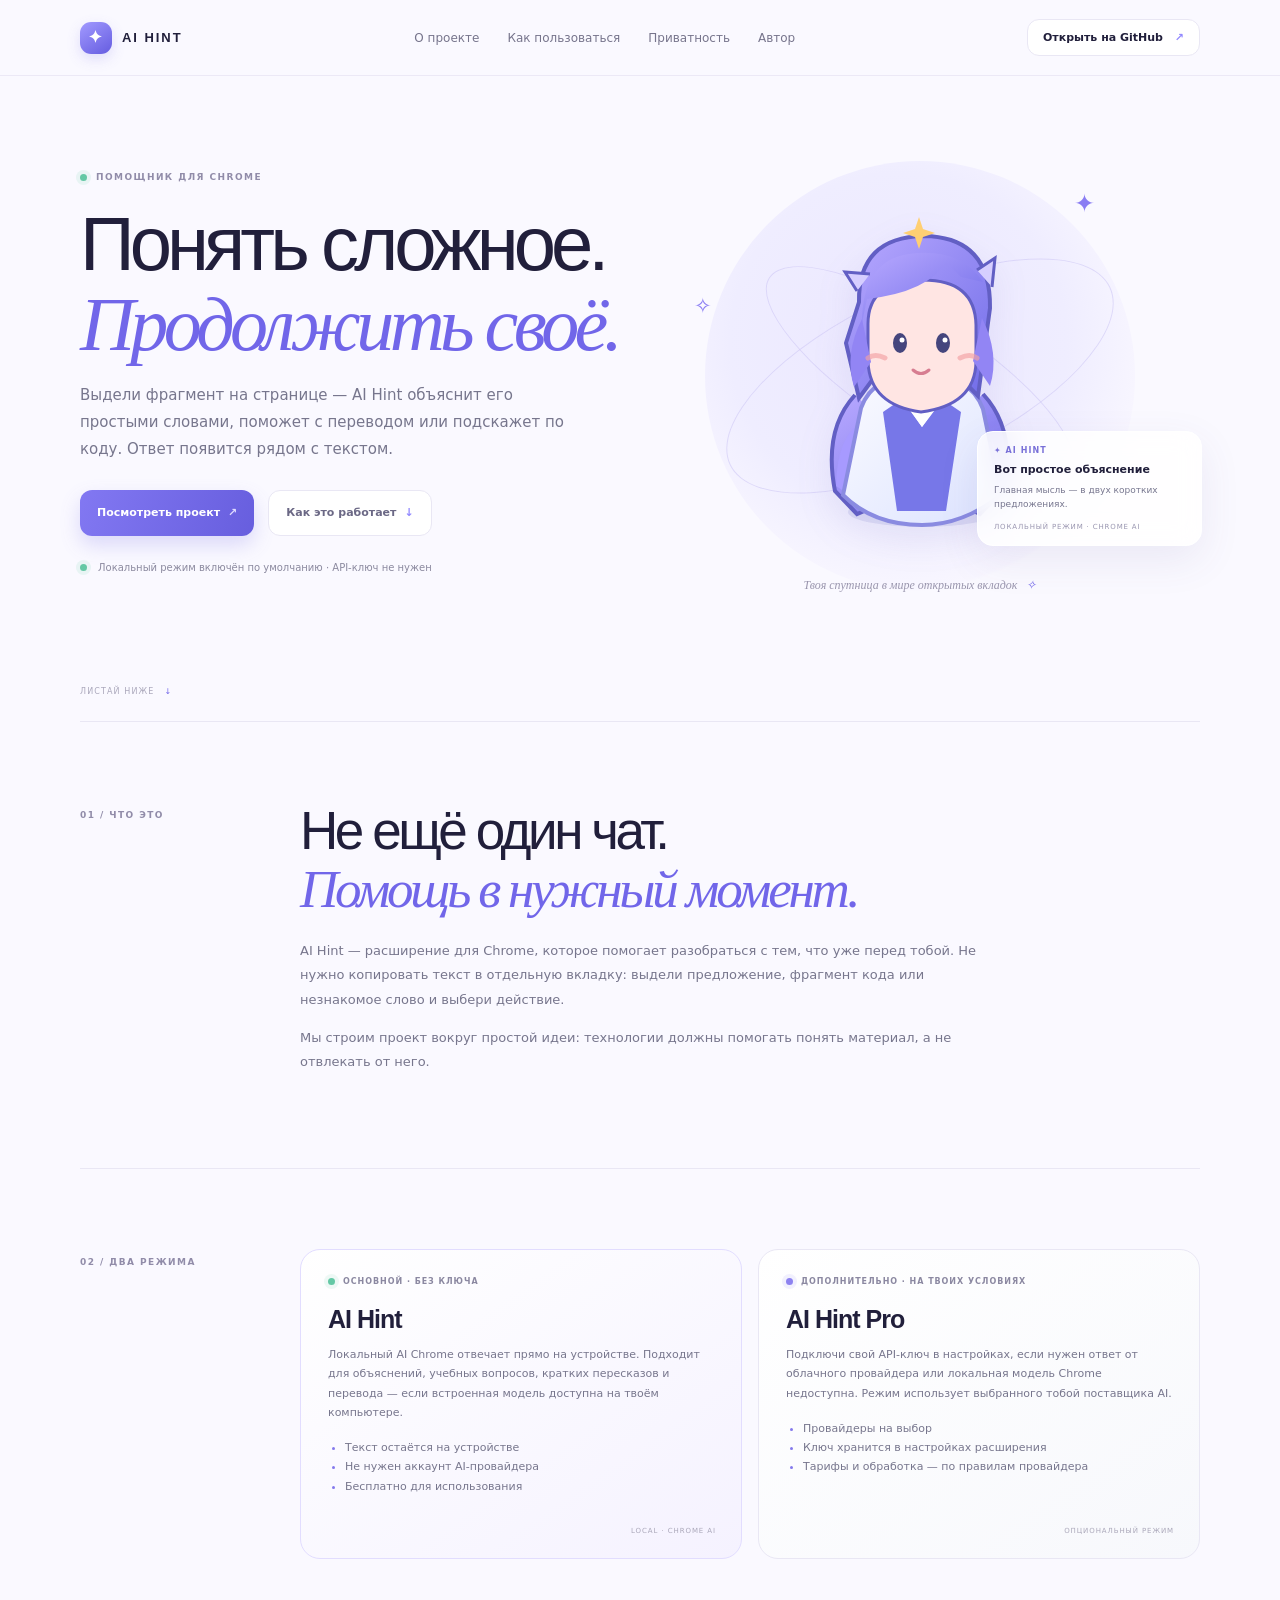
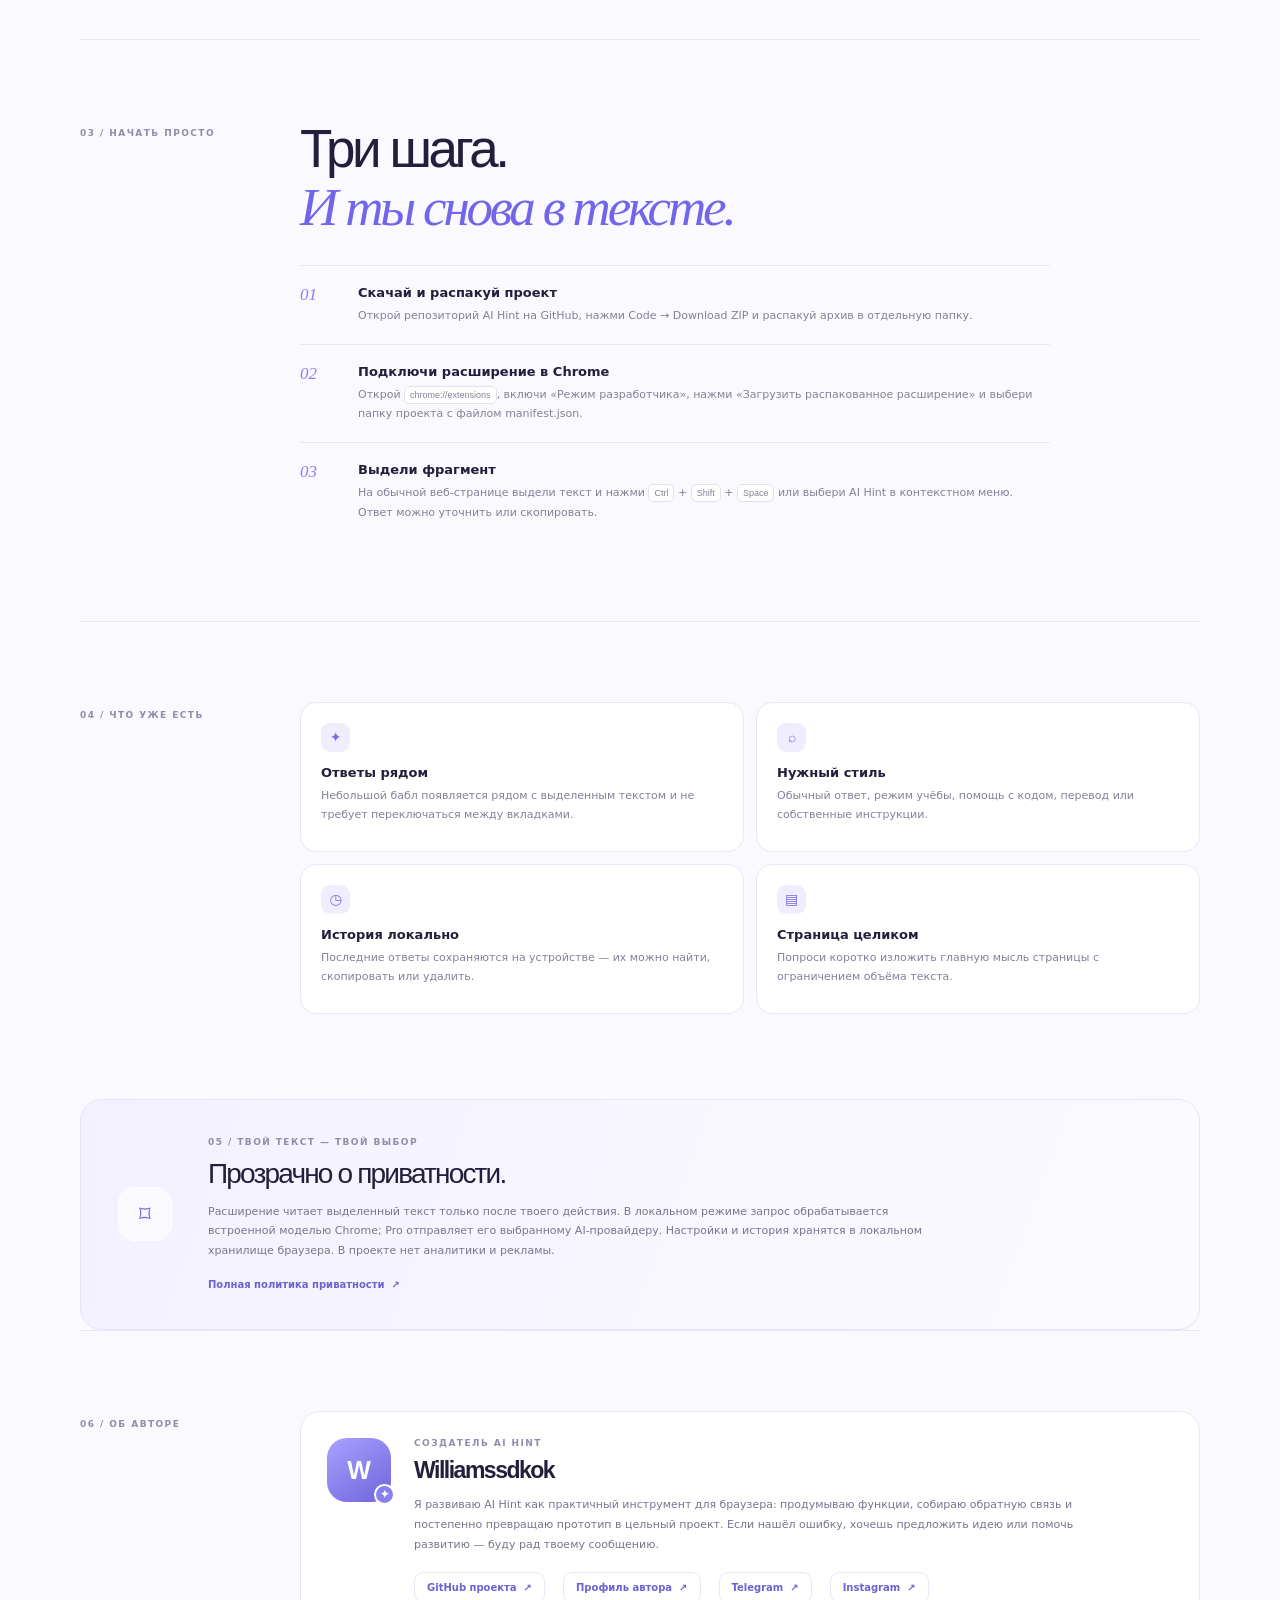
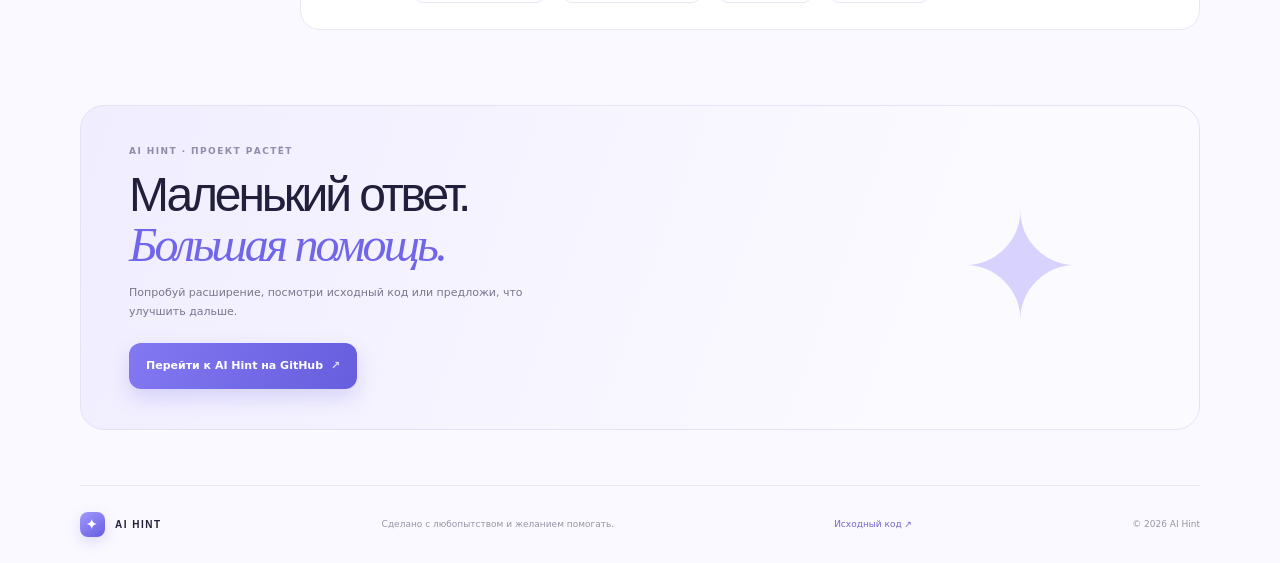
==== site/index.html @ 03ffcf1b "Add AI Hint project landing page" ====
<!doctype html>
<html lang="ru">
<head>
  <meta charset="utf-8">
  <meta name="viewport" content="width=device-width, initial-scale=1">
  <meta name="theme-color" content="#f6f5ff">
  <meta name="description" content="AI Hint — помощник для Chrome. Выдели текст, задай вопрос и получи понятный ответ рядом со страницей.">
  <title>AI Hint — умная помощь прямо в Chrome</title>
  <link rel="icon" href="../icons/icon48.png" type="image/png">
  <link rel="stylesheet" href="styles.css">
</head>
<body>
  <header class="topbar">
    <a class="brand" href="#top" aria-label="AI Hint — на главную"><span class="brand-icon">✦</span><span>AI HINT</span></a>
    <button class="menu-toggle" aria-expanded="false" aria-controls="main-nav">Меню</button>
    <nav id="main-nav" aria-label="Главная навигация">
      <a href="#about">О проекте</a><a href="#how">Как пользоваться</a><a href="#privacy">Приватность</a><a href="#author">Автор</a>
    </nav>
    <a class="nav-cta" href="https://github.com/Williamssdkok/ai-hint-chrome-extension">Открыть на GitHub <span>↗</span></a>
  </header>

  <main id="top">
    <section class="hero wrap">
      <div class="hero-copy">
        <div class="eyebrow"><i></i> ПОМОЩНИК ДЛЯ CHROME</div>
        <h1>Понять сложное.<br><em>Продолжить своё.</em></h1>
        <p class="lead">Выдели фрагмент на странице — AI Hint объяснит его простыми словами, поможет с переводом или подскажет по коду. Ответ появится рядом с текстом.</p>
        <div class="hero-actions"><a class="button primary" href="https://github.com/Williamssdkok/ai-hint-chrome-extension">Посмотреть проект <span>↗</span></a><a class="button quiet" href="#how">Как это работает <span>↓</span></a></div>
        <div class="hero-note"><span class="pulse"></span> Локальный режим включён по умолчанию · API-ключ не нужен</div>
      </div>
      <div class="hero-art" aria-label="Маскот AI Hint рядом с примером ответа" role="img">
        <div class="orbit orbit-one"></div><div class="orbit orbit-two"></div><div class="sparkle s1">✦</div><div class="sparkle s2">✧</div>
        <svg class="character" viewBox="0 0 270 330" xmlns="http://www.w3.org/2000/svg" aria-hidden="true">
          <defs><linearGradient id="hair" x1="0" y1="0" x2="1" y2="1"><stop stop-color="#b8a9ff"/><stop offset="1" stop-color="#706ce8"/></linearGradient><linearGradient id="coat" x1="0" y1="0" x2="1" y2="1"><stop stop-color="#fbfbff"/><stop offset="1" stop-color="#dce3ff"/></linearGradient></defs>
          <ellipse cx="138" cy="301" rx="75" ry="15" fill="#4d53b7" opacity=".12"/>
          <path d="M70 184Q38 219 50 280l22 23 28-12-2-82M198 183q34 37 20 96l-23 24-27-13 4-82" fill="url(#hair)" stroke="#625fc4" stroke-width="4"/>
          <path d="M79 210q-27 13-28 65l26 17 20-14-3-61M187 209q28 14 29 66l-26 17-20-14 3-61" fill="#a79aff"/>
          <path d="M76 197q12-34 61-34 48 0 61 35l18 86q-38 30-79 30-49 0-79-30z" fill="url(#coat)" stroke="#8a8be1" stroke-width="4"/>
          <path d="m117 188 20 28 20-28 19 13-15 99h-49l-14-99z" fill="#7777e8"/><path d="m119 191 18 25 19-25-9-13h-20z" fill="#fff"/>
          <path d="M74 91q-1-65 65-66 67 1 66 72l-12 88-31-32H99l-25 34-13-55z" fill="url(#hair)" stroke="#625fc4" stroke-width="4"/>
          <path d="M83 113q0-44 55-44 52 0 53 45v37q-1 43-55 50-51-7-53-50z" fill="#ffe5e3" stroke="#625fc4" stroke-width="3"/>
          <path d="M77 112q0-67 55-70 45-3 66 29l-22-5-15-15q-18 30-79 37z" fill="url(#hair)"/><path d="M77 108q-18 35-8 68l17-25zM197 107q18 36 8 68l-17-25z" fill="#9285f4"/>
          <ellipse cx="115" cy="132" rx="7" ry="10" fill="#45457d"/><ellipse cx="158" cy="132" rx="7" ry="10" fill="#45457d"/><circle cx="117" cy="129" r="2.5" fill="white"/><circle cx="160" cy="129" r="2.5" fill="white"/>
          <path d="M128 159q8 7 16 0" fill="none" stroke="#d77d91" stroke-width="3" stroke-linecap="round"/><path d="M100 147q-10-5-17 0M175 147q10-5 17 0" stroke="#f3a1a4" stroke-width="5" stroke-linecap="round" opacity=".65"/>
          <path d="m72 80-12-19 25 2M192 59l18-12-3 29" fill="#d6ceff" stroke="#625fc4" stroke-width="3"/>
          <path d="m134 6 4 12 12 4-12 4-4 12-4-12-12-4 12-4z" fill="#ffcf73"/>
        </svg>
        <div class="answer-card"><span class="mini-brand"><i>✦</i> AI HINT</span><b>Вот простое объяснение</b><span>Главная мысль — в двух коротких предложениях.</span><small>ЛОКАЛЬНЫЙ РЕЖИМ · CHROME AI</small></div>
        <div class="art-caption">Твоя спутница в мире открытых вкладок <span>✧</span></div>
      </div>
      <div class="scroll-hint">ЛИСТАЙ НИЖЕ <span>↓</span></div>
    </section>

    <section class="intro section wrap" id="about">
      <div class="section-label">01 / ЧТО ЭТО</div><div class="section-main"><h2>Не ещё один чат.<br><em>Помощь в нужный момент.</em></h2><p>AI Hint — расширение для Chrome, которое помогает разобраться с тем, что уже перед тобой. Не нужно копировать текст в отдельную вкладку: выдели предложение, фрагмент кода или незнакомое слово и выбери действие.</p><p>Мы строим проект вокруг простой идеи: технологии должны помогать понять материал, а не отвлекать от него.</p></div>
    </section>

    <section class="modes section wrap">
      <div class="section-label">02 / ДВА РЕЖИМА</div><div class="mode-grid">
        <article class="mode-card local"><div class="mode-kicker"><span class="status-dot"></span> ОСНОВНОЙ · БЕЗ КЛЮЧА</div><h3>AI Hint</h3><p>Локальный AI Chrome отвечает прямо на устройстве. Подходит для объяснений, учебных вопросов, кратких пересказов и перевода — если встроенная модель доступна на твоём компьютере.</p><ul><li>Текст остаётся на устройстве</li><li>Не нужен аккаунт AI-провайдера</li><li>Бесплатно для использования</li></ul><span class="mode-tag">LOCAL · CHROME AI</span></article>
        <article class="mode-card pro"><div class="mode-kicker"><span class="pro-dot"></span> ДОПОЛНИТЕЛЬНО · НА ТВОИХ УСЛОВИЯХ</div><h3>AI Hint Pro</h3><p>Подключи свой API-ключ в настройках, если нужен ответ от облачного провайдера или локальная модель Chrome недоступна. Режим использует выбранного тобой поставщика AI.</p><ul><li>Провайдеры на выбор</li><li>Ключ хранится в настройках расширения</li><li>Тарифы и обработка — по правилам провайдера</li></ul><span class="mode-tag">ОПЦИОНАЛЬНЫЙ РЕЖИМ</span></article>
      </div>
    </section>

    <section class="how section wrap" id="how">
      <div class="section-label">03 / НАЧАТЬ ПРОСТО</div><div class="section-main"><h2>Три шага.<br><em>И ты снова в тексте.</em></h2>
        <div class="steps"><article><span>01</span><div><h3>Скачай и распакуй проект</h3><p>Открой репозиторий AI Hint на GitHub, нажми Code → Download ZIP и распакуй архив в отдельную папку.</p></div></article><article><span>02</span><div><h3>Подключи расширение в Chrome</h3><p>Открой <kbd>chrome://extensions</kbd>, включи «Режим разработчика», нажми «Загрузить распакованное расширение» и выбери папку проекта с файлом manifest.json.</p></div></article><article><span>03</span><div><h3>Выдели фрагмент</h3><p>На обычной веб-странице выдели текст и нажми <kbd>Ctrl</kbd> + <kbd>Shift</kbd> + <kbd>Space</kbd> или выбери AI Hint в контекстном меню. Ответ можно уточнить или скопировать.</p></div></article></div>
      </div>
    </section>

    <section class="features section wrap">
      <div class="section-label">04 / ЧТО УЖЕ ЕСТЬ</div><div class="feature-grid"><article><span>✦</span><h3>Ответы рядом</h3><p>Небольшой бабл появляется рядом с выделенным текстом и не требует переключаться между вкладками.</p></article><article><span>⌕</span><h3>Нужный стиль</h3><p>Обычный ответ, режим учёбы, помощь с кодом, перевод или собственные инструкции.</p></article><article><span>◷</span><h3>История локально</h3><p>Последние ответы сохраняются на устройстве — их можно найти, скопировать или удалить.</p></article><article><span>▤</span><h3>Страница целиком</h3><p>Попроси коротко изложить главную мысль страницы с ограничением объёма текста.</p></article></div>
    </section>

    <section class="privacy section wrap" id="privacy"><div class="privacy-icon">⌑</div><div><div class="section-label">05 / ТВОЙ ТЕКСТ — ТВОЙ ВЫБОР</div><h2>Прозрачно о приватности.</h2><p>Расширение читает выделенный текст только после твоего действия. В локальном режиме запрос обрабатывается встроенной моделью Chrome; Pro отправляет его выбранному AI-провайдеру. Настройки и история хранятся в локальном хранилище браузера. В проекте нет аналитики и рекламы.</p><a href="https://github.com/Williamssdkok/ai-hint-chrome-extension/blob/main/PRIVACY.md">Полная политика приватности <span>↗</span></a></div></section>

    <section class="author section wrap" id="author"><div class="section-label">06 / ОБ АВТОРЕ</div><div class="author-card"><div class="author-avatar">W<span>✦</span></div><div class="author-copy"><div class="eyebrow">СОЗДАТЕЛЬ AI HINT</div><h2>Williamssdkok</h2><p>Я развиваю AI Hint как практичный инструмент для браузера: продумываю функции, собираю обратную связь и постепенно превращаю прототип в цельный проект. Если нашёл ошибку, хочешь предложить идею или помочь развитию — буду рад твоему сообщению.</p><div class="socials"><a href="https://github.com/Williamssdkok/ai-hint-chrome-extension">GitHub проекта <span>↗</span></a><a href="https://github.com/Williamssdkok">Профиль автора <span>↗</span></a><a href="https://t.me/tasta228" target="_blank" rel="noopener noreferrer">Telegram <span>↗</span></a><a href="https://instagram.com/a1qwns" target="_blank" rel="noopener noreferrer">Instagram <span>↗</span></a></div></div></div></section>

    <section class="closing wrap"><div><span class="eyebrow">AI HINT · ПРОЕКТ РАСТЁТ</span><h2>Маленький ответ.<br><em>Большая помощь.</em></h2><p>Попробуй расширение, посмотри исходный код или предложи, что улучшить дальше.</p><a class="button primary" href="https://github.com/Williamssdkok/ai-hint-chrome-extension">Перейти к AI Hint на GitHub <span>↗</span></a></div><span class="closing-star">✦</span></section>
  </main>
  <footer class="footer wrap"><a class="brand" href="#top"><span class="brand-icon">✦</span><span>AI HINT</span></a><span>Сделано с любопытством и желанием помогать.</span><a href="https://github.com/Williamssdkok/ai-hint-chrome-extension">Исходный код ↗</a><span>© <span id="year"></span> AI Hint</span></footer>
  <script src="script.js"></script>
</body>
</html>
---- site/styles.css ----
:root{--ink:#211f3b;--muted:#74748f;--purple:#7166e9;--violet:#9289ff;--paper:#faf9ff;--line:#e9e7f4;--lav:#f0edff;--mint:#64c8a5;--serif:Georgia,'Times New Roman',serif;scroll-behavior:smooth}*{box-sizing:border-box}body{margin:0;background:var(--paper);color:var(--ink);font-family:'DM Sans',Inter,system-ui,sans-serif;-webkit-font-smoothing:antialiased}a{color:inherit;text-decoration:none}.wrap{width:min(1120px,calc(100% - 64px));margin-inline:auto}.topbar{position:sticky;top:0;z-index:20;height:76px;display:flex;align-items:center;gap:32px;padding:0 max(32px,calc((100vw - 1120px)/2));border-bottom:1px solid rgba(233,231,244,.8);background:rgba(250,249,255,.88);backdrop-filter:blur(18px)}.brand{display:inline-flex;align-items:center;gap:10px;font:800 13px Manrope,sans-serif;letter-spacing:.15em;white-space:nowrap}.brand-icon{display:grid;place-items:center;width:32px;height:32px;border-radius:11px;color:#fff;background:linear-gradient(145deg,#a29aff,#655ce0);box-shadow:0 5px 14px #756be733;font-size:17px}.topbar nav{display:flex;align-items:center;justify-content:center;gap:28px;margin:auto;color:#77758c;font-size:12px}.topbar nav a:hover,.footer a:hover{color:var(--purple)}.nav-cta{padding:11px 15px;border:1px solid var(--line);border-radius:12px;background:#fff;font-size:11px;font-weight:700;white-space:nowrap}.nav-cta span,.button span{margin-left:8px;color:#9289ff}.menu-toggle{display:none}.hero{position:relative;display:grid;grid-template-columns:1fr 1fr;align-items:center;min-height:645px;padding-top:24px;padding-bottom:70px}.hero-copy{position:relative;z-index:2;padding:16px 0 22px}.eyebrow,.section-label{color:#918ca9;font-size:9px;font-weight:700;letter-spacing:.16em}.eyebrow{display:flex;align-items:center;gap:9px}.eyebrow i,.pulse{width:7px;height:7px;border-radius:50%;background:var(--mint);box-shadow:0 0 0 4px #64c8a51f}.hero h1,.section h2,.closing h2{margin:22px 0 18px;font:500 clamp(46px,6vw,76px)/1.04 Manrope,sans-serif;letter-spacing:-.065em}.hero h1 em,.section h2 em,.closing h2 em{color:var(--purple);font-family:var(--serif);font-weight:400;letter-spacing:-.06em}.lead{max-width:490px;color:#77768d;font-size:15px;line-height:1.8}.hero-actions{display:flex;align-items:center;gap:14px;margin-top:27px}.button{display:inline-flex;align-items:center;justify-content:center;min-height:46px;padding:0 17px;border-radius:12px;font-size:11px;font-weight:700;transition:transform .2s,box-shadow .2s}.button:hover{transform:translateY(-2px)}.button.primary{color:white;background:linear-gradient(110deg,#8278f2,#675ede);box-shadow:0 9px 20px #766be53b}.button.primary span{color:#e0dcff}.button.quiet{color:#6b6885;border:1px solid var(--line);background:#fff}.hero-note{display:flex;align-items:center;gap:11px;margin-top:26px;color:#8b899f;font-size:10px}.hero-art{position:relative;min-height:520px;display:grid;place-items:center;isolation:isolate}.hero-art::before{content:"";position:absolute;z-index:-1;width:min(430px,90%);aspect-ratio:1;border-radius:50%;background:radial-gradient(circle at 45% 42%,#ebe7ff 0,#efedff 49%,#f8f6ff 72%,transparent 73%)}.character{position:relative;z-index:1;width:270px;height:330px;filter:drop-shadow(0 14px 17px #6260ac19);animation:float 4s ease-in-out infinite}.orbit{position:absolute;border:1px solid #cfc9f599;border-radius:50%;transform:rotate(-25deg)}.orbit-one{width:420px;height:170px}.orbit-two{width:360px;height:115px;transform:rotate(33deg)}.sparkle{position:absolute;color:#8a7df3}.s1{top:73px;right:105px;font-size:25px;animation:twinkle 2s ease-in-out infinite}.s2{top:178px;left:54px;font-size:21px;animation:twinkle 2.8s ease-in-out infinite .5s}.answer-card{position:absolute;z-index:2;right:-2px;bottom:90px;display:flex;flex-direction:column;gap:8px;width:225px;padding:14px 16px;border:1px solid #fff;border-radius:16px;background:#ffffffd9;box-shadow:0 14px 40px #534d9118;backdrop-filter:blur(14px);animation:float 4s ease-in-out infinite reverse}.mini-brand{color:#7971d8;font-size:8px;font-weight:800;letter-spacing:.13em}.mini-brand i{font-style:normal}.answer-card b{font-size:11px}.answer-card>span:not(.mini-brand){color:#77768f;font-size:9px;line-height:1.55}.answer-card small{margin-top:3px;color:#9995b0;font-size:7px;letter-spacing:.12em}.art-caption{position:absolute;bottom:43px;color:#9995ad;font:italic 12px var(--serif)}.art-caption span{margin-left:6px;color:var(--purple)}.scroll-hint{position:absolute;bottom:25px;left:0;display:flex;gap:10px;color:#aaa7bb;font-size:8px;letter-spacing:.14em}.scroll-hint span{color:var(--purple)}.section{display:grid;grid-template-columns:220px 1fr;padding-top:80px;padding-bottom:80px;border-top:1px solid var(--line)}.section-label{padding-top:8px}.section-main{max-width:790px}.section h2{margin:0 0 20px;font-size:clamp(35px,4.5vw,53px);line-height:1.1}.section-main>p{max-width:700px;color:#77768d;font-size:13px;line-height:1.9}.mode-grid{display:grid;grid-template-columns:1fr 1fr;gap:16px}.mode-card{position:relative;min-height:310px;padding:27px;border:1px solid var(--line);border-radius:20px;background:#fff}.mode-card.local{border-color:#e2ddff;background:linear-gradient(145deg,#fff,#f5f2ff)}.mode-card.pro{background:linear-gradient(145deg,#fff,#f7f8fc)}.mode-kicker{display:flex;align-items:center;gap:8px;color:#8b88a1;font-size:8px;font-weight:700;letter-spacing:.12em}.status-dot,.pro-dot{width:7px;height:7px;border-radius:50%;background:#64c8a5;box-shadow:0 0 0 4px #64c8a51c}.pro-dot{background:#8d82f0;box-shadow:0 0 0 4px #8d82f01c}.mode-card h3{margin:19px 0 9px;font:700 25px Manrope,sans-serif;letter-spacing:-.04em}.mode-card p,.mode-card li{color:#77768d;font-size:11px;line-height:1.75}.mode-card ul{padding-left:17px}.mode-card li::marker{color:#8479ec}.mode-tag{position:absolute;bottom:23px;right:25px;color:#aaa7b9;font-size:7px;letter-spacing:.13em}.how .section-main{max-width:750px}.steps{margin-top:28px}.steps article{display:grid;grid-template-columns:45px 1fr;gap:13px;padding:19px 0;border-top:1px solid var(--line)}.steps article>span{color:#8a80ed;font:italic 17px var(--serif)}.steps h3,.feature-grid h3{margin:0 0 6px;font-size:13px}.steps p,.feature-grid p{margin:0;color:#838197;font-size:11px;line-height:1.75}.steps kbd{padding:3px 5px;border:1px solid #e3e1ee;border-radius:5px;background:white;font:9px 'DM Sans',sans-serif}.feature-grid{display:grid;grid-template-columns:repeat(2,1fr);gap:12px}.feature-grid article{min-height:150px;padding:20px;border:1px solid var(--line);border-radius:16px;background:#fff}.feature-grid article>span{display:inline-grid;place-items:center;width:29px;height:29px;margin-bottom:13px;border-radius:9px;color:#796ee7;background:#f0edff;font-size:14px}.privacy{align-items:center;grid-template-columns:90px 1fr;margin-top:5px;padding:37px;border:1px solid #e6e2fa;border-radius:22px;background:linear-gradient(110deg,#f4f1ff,#fbfaff);}.privacy-icon{display:grid;place-items:center;width:54px;height:54px;border:1px solid #fff;border-radius:17px;color:#776be5;background:#fff9;font-size:23px}.privacy .section-label{padding:0}.privacy h2{margin:12px 0;font-size:28px}.privacy p{max-width:740px;color:#77768d;font-size:11px;line-height:1.8}.privacy a,.socials a{display:inline-flex;gap:7px;align-items:center;margin-top:7px;color:#6c62d1;font-size:10px;font-weight:700}.author{padding-bottom:75px}.author-card{display:flex;gap:23px;align-items:flex-start;padding:26px;border:1px solid var(--line);border-radius:20px;background:#fff}.author-avatar{position:relative;display:grid;place-items:center;flex:0 0 64px;height:64px;border-radius:20px;color:#fff;background:linear-gradient(145deg,#aaa1ff,#6e64db);font:800 25px Manrope,sans-serif}.author-avatar span{position:absolute;right:-4px;bottom:-3px;display:grid;place-items:center;width:21px;height:21px;border:2px solid white;border-radius:50%;background:#8a7ff0;font-size:11px}.author-copy{max-width:700px}.author-copy h2{margin:9px 0;font:700 23px Manrope,sans-serif}.author-copy p{color:#77768d;font-size:11px;line-height:1.8}.socials{display:flex;gap:18px;flex-wrap:wrap}.socials a{padding:9px 12px;border:1px solid var(--line);border-radius:9px;background:#fff}.closing{position:relative;overflow:hidden;display:flex;justify-content:space-between;align-items:center;margin-bottom:55px;padding:40px 48px;border:1px solid #e5e1f7;border-radius:24px;background:linear-gradient(110deg,#f0edff,#fbfaff 75%)}.closing h2{margin:14px 0;font-size:clamp(34px,4vw,48px)}.closing p{max-width:420px;margin-bottom:21px;color:#77768d;font-size:11px;line-height:1.7}.closing-star{margin-right:70px;color:#d8d2ff;font-size:145px;animation:twinkle 4s infinite}.footer{display:flex;align-items:center;justify-content:space-between;gap:20px;min-height:78px;border-top:1px solid var(--line);color:#9794a7;font-size:9px}.footer .brand{color:var(--ink);font-size:10px}.footer .brand-icon{width:25px;height:25px;border-radius:8px;font-size:13px}.footer>a:last-of-type{color:#7166d4}.footer>span:last-child{white-space:nowrap}@keyframes float{0%,100%{transform:translateY(0)}50%{transform:translateY(-9px)}}@keyframes twinkle{0%,100%{opacity:.55;transform:scale(.9) rotate(-8deg)}50%{opacity:1;transform:scale(1.12) rotate(8deg)}}@media(max-width:850px){.topbar{gap:16px}.topbar nav{gap:14px}.wrap{width:min(100% - 44px,700px)}.hero{min-height:570px}.hero-art{transform:scale(.88);transform-origin:center right}.section{grid-template-columns:150px 1fr}.answer-card{right:-15px}}@media(max-width:650px){.topbar{height:64px;padding:0 20px}.brand{font-size:11px}.menu-toggle{display:block;margin-left:auto;padding:8px 11px;border:1px solid var(--line);border-radius:9px;background:#fff;color:var(--ink);font:600 10px 'DM Sans',sans-serif}.topbar nav{position:absolute;top:63px;left:0;right:0;display:none;align-items:stretch;gap:0;padding:8px 20px 15px;border-bottom:1px solid var(--line);background:#faf9fff5}.topbar nav.open{display:flex;flex-direction:column}.topbar nav a{padding:11px 4px}.nav-cta{display:none}.wrap{width:calc(100% - 38px)}.hero{display:flex;flex-direction:column;align-items:stretch;min-height:unset;padding-top:64px;padding-bottom:67px}.hero h1{font-size:52px}.lead{font-size:13px}.hero-art{min-height:410px;margin-top:5px;transform:none}.character{width:225px;height:275px}.answer-card{right:0;bottom:58px;width:190px}.orbit-one{width:330px;height:145px}.orbit-two{width:290px}.art-caption{bottom:21px;font-size:10px}.scroll-hint{bottom:17px}.section{display:block;padding-top:53px;padding-bottom:53px}.section-label{margin-bottom:19px}.section h2{font-size:39px}.mode-grid{grid-template-columns:1fr}.mode-card{min-height:285px}.feature-grid{gap:9px}.feature-grid article{padding:16px;min-height:160px}.privacy{display:grid;grid-template-columns:1fr;padding:22px}.privacy h2{font-size:25px}.author-card{padding:19px;gap:15px}.author-avatar{width:52px;height:52px;flex-basis:52px;border-radius:16px}.closing{padding:29px 24px}.closing-star{position:absolute;right:-15px;top:20px;margin:0;font-size:92px;opacity:.6}.footer{flex-wrap:wrap;justify-content:space-between;padding:17px 0}.footer>span:nth-child(2){order:4;width:100%}}@media(prefers-reduced-motion:reduce){*,*::before,*::after{scroll-behavior:auto!important;animation:none!important;transition:none!important}}
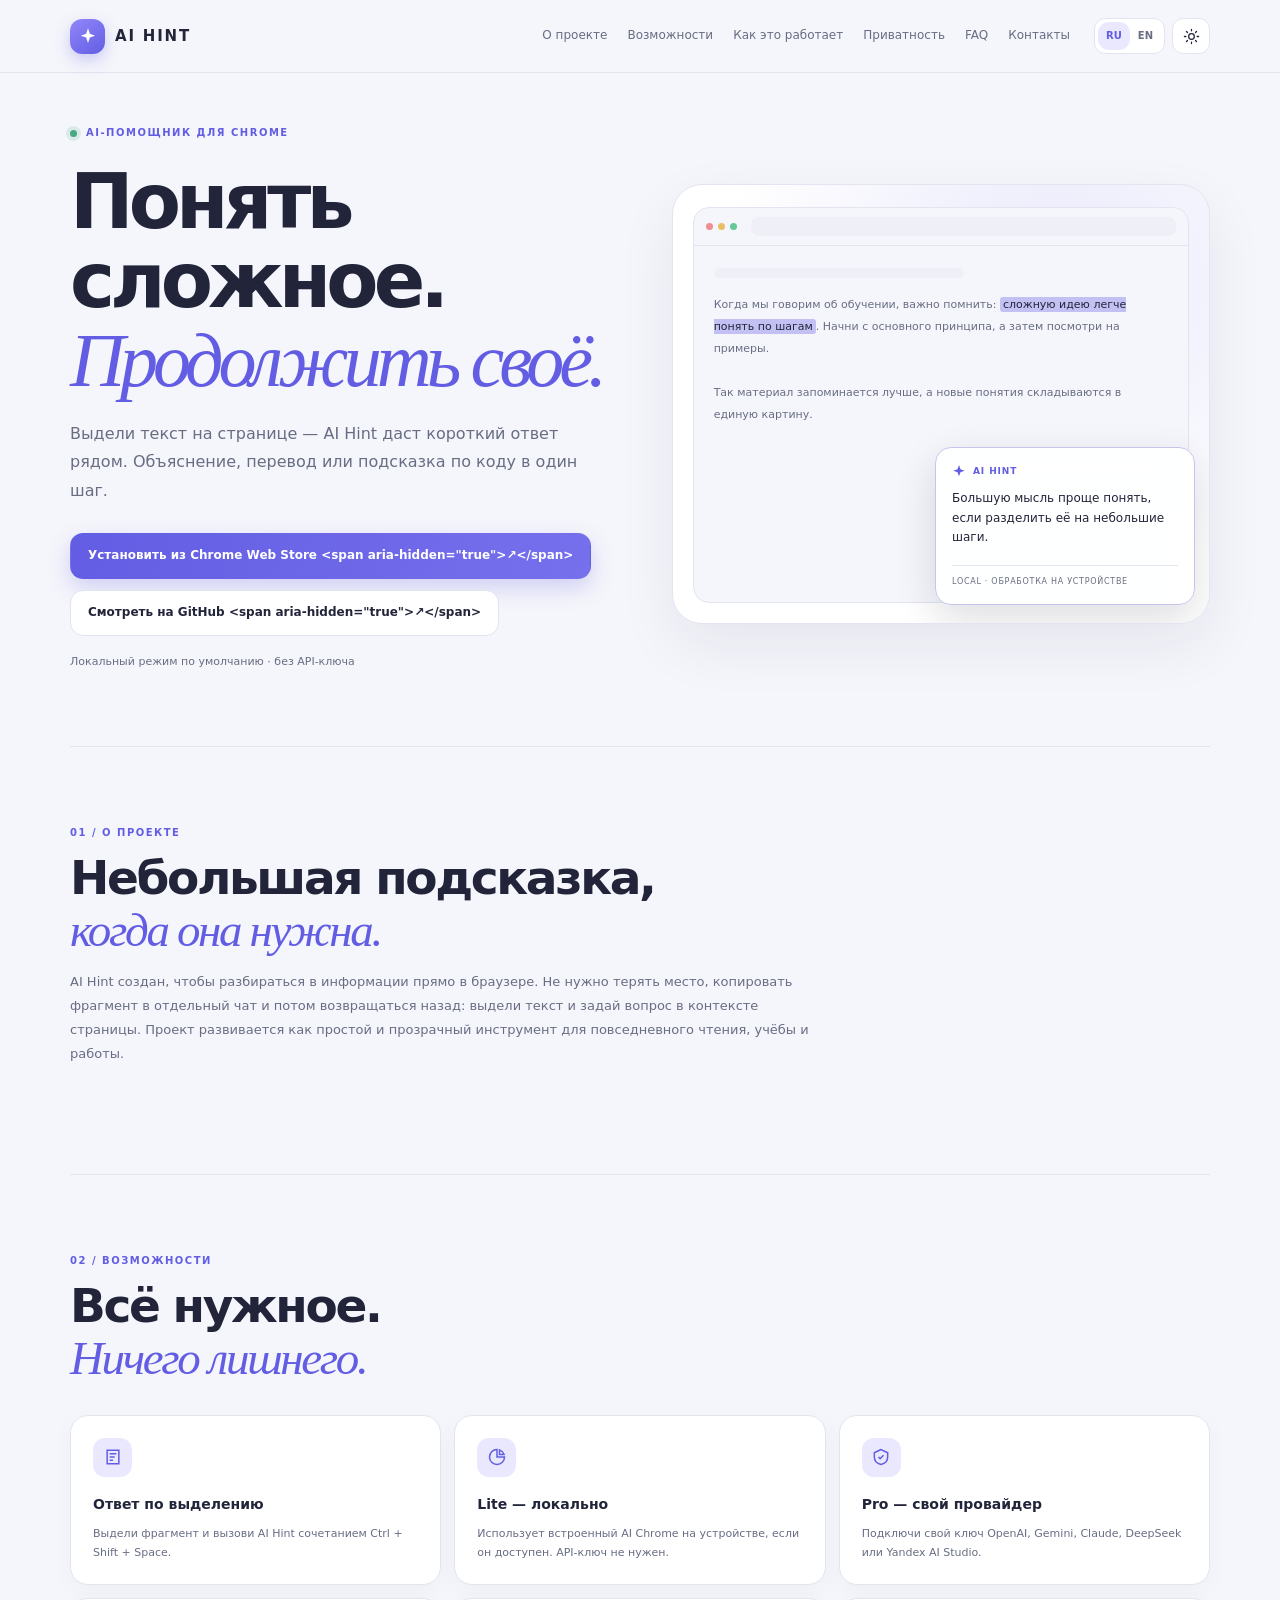
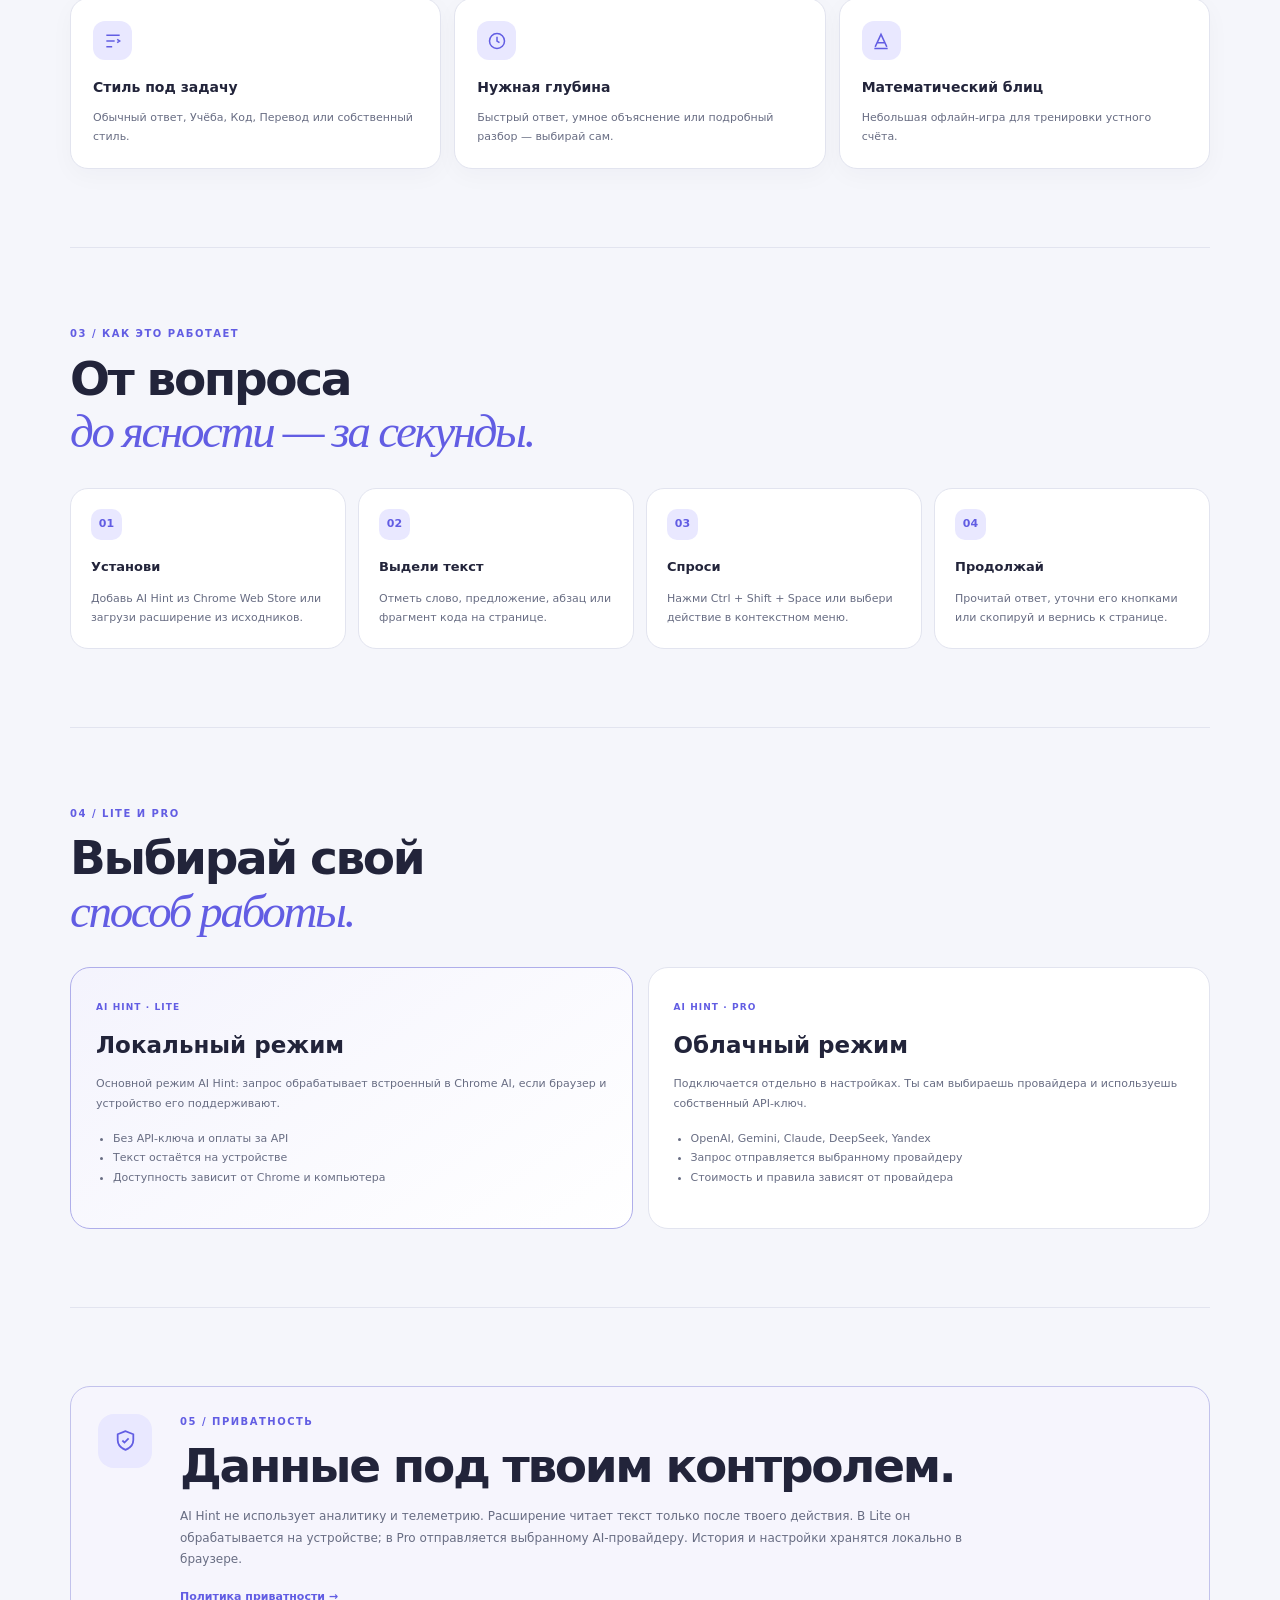
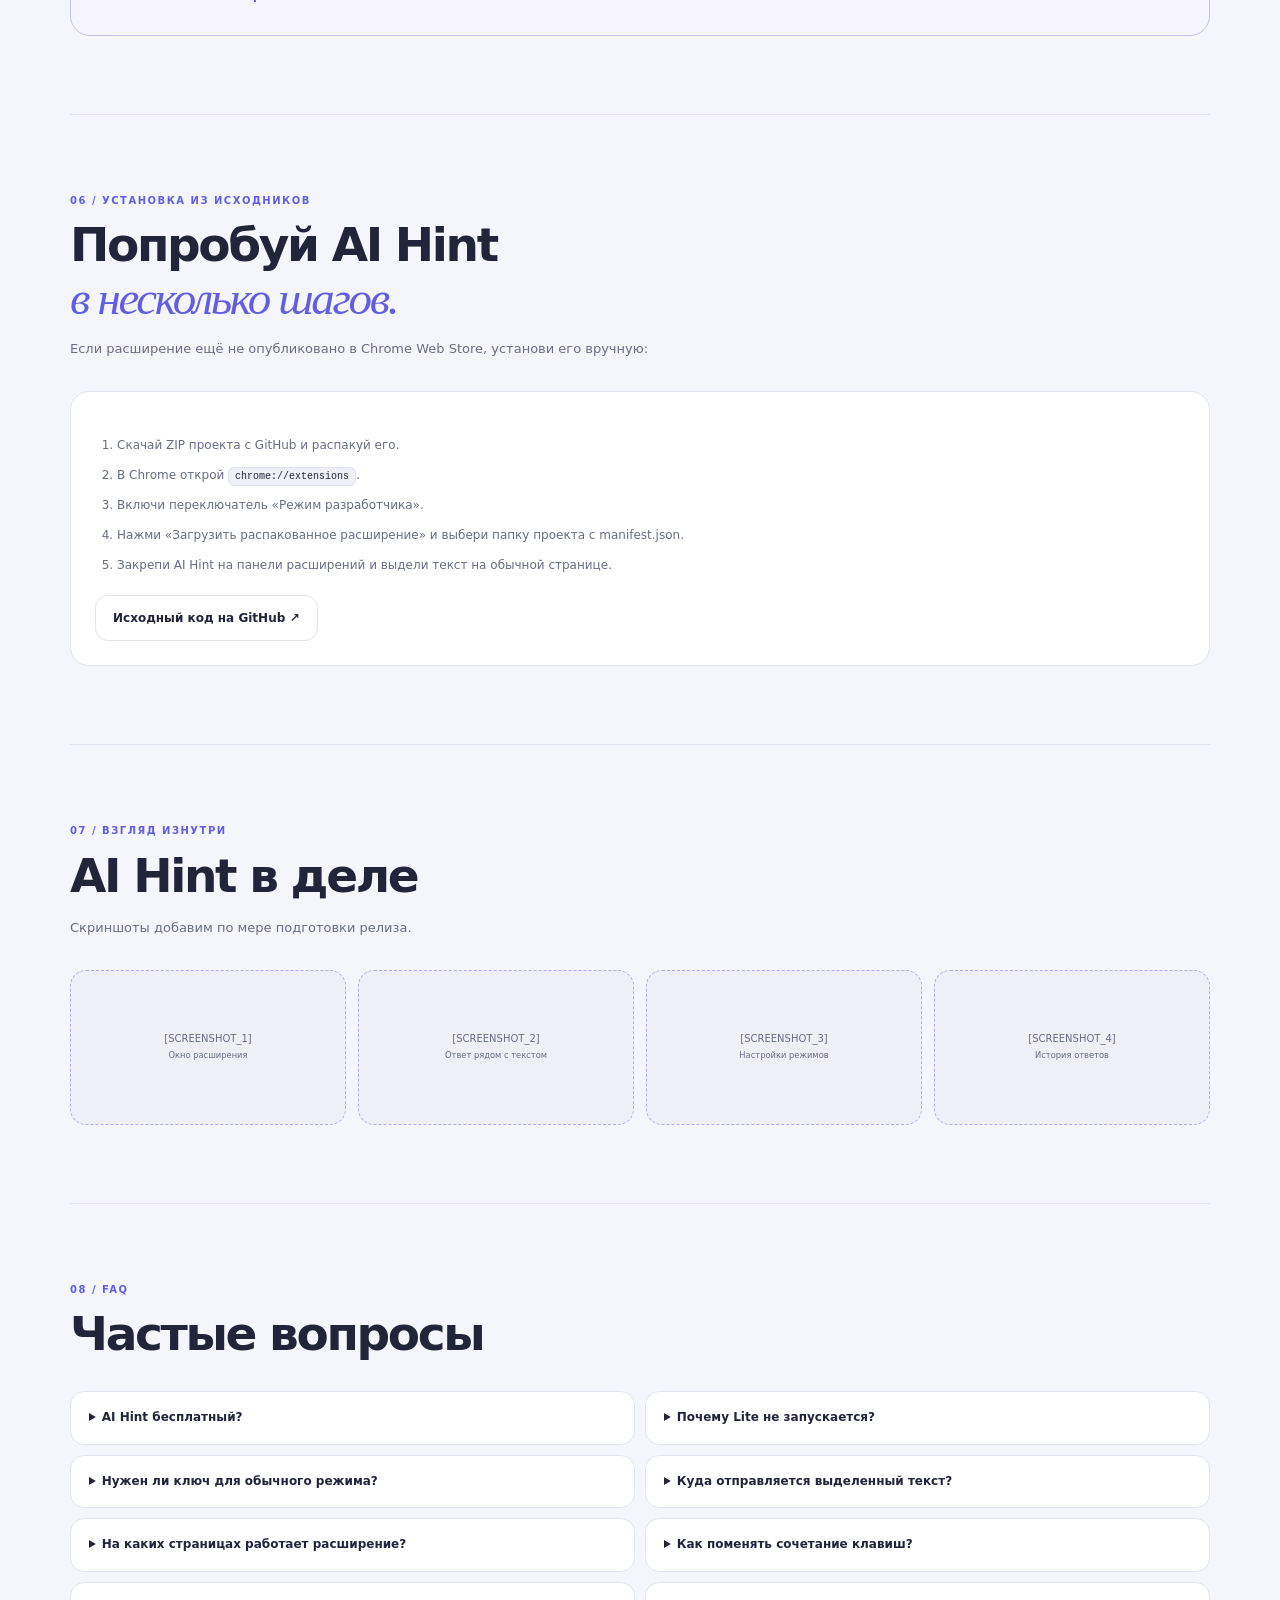
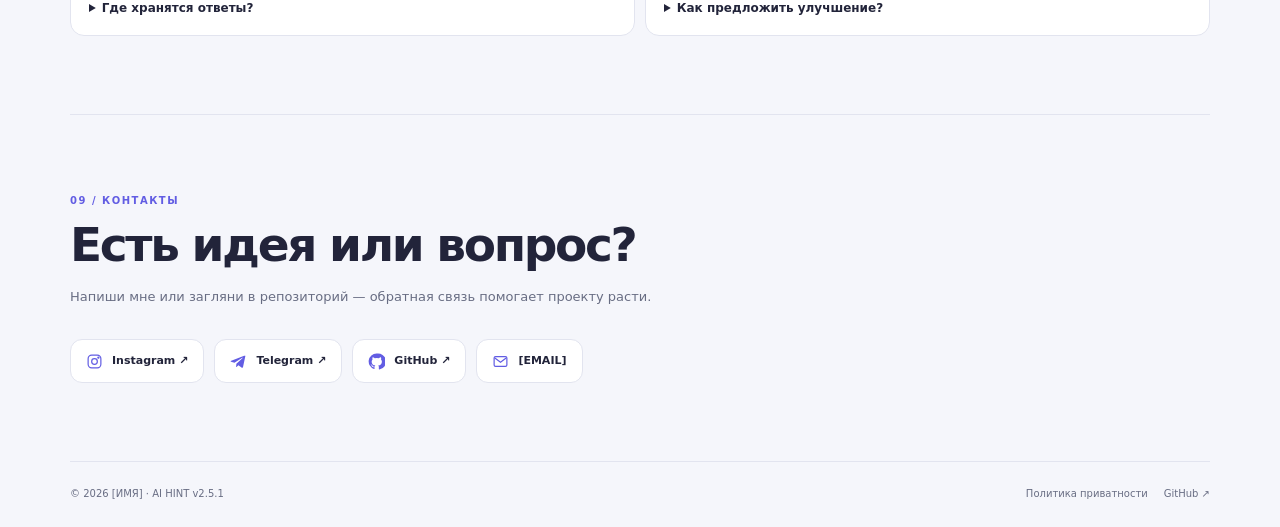
==== commit b611576d: "Make AI Hint Pages a self-contained bilingual landing page" ====
--- a/site/index.html
+++ b/site/index.html
@@ -1,84 +1,109 @@
 <!doctype html>
+<!--
+ЗАМЕНИ ПЕРЕД ПУБЛИКАЦИЕЙ:
+1. [CWS_LINK] — URL расширения в Chrome Web Store.
+2. [EMAIL] — контактная почта (можно удалить кнопку).
+3. [ИМЯ] — имя автора в подвале.
+4. [SCREENSHOT_1] ... [SCREENSHOT_4] — скриншоты расширения (замени src у .shot-placeholder).
+5. --accent в CSS — главный акцентный цвет.
+Тексты обоих языков лежат в объекте COPY в начале скрипта внизу файла.
+-->
 <html lang="ru">
 <head>
-  <meta charset="utf-8">
-  <meta name="viewport" content="width=device-width, initial-scale=1">
-  <meta name="theme-color" content="#f6f5ff">
-  <meta name="description" content="AI Hint — помощник для Chrome. Выдели текст, задай вопрос и получи понятный ответ рядом со страницей.">
-  <title>AI Hint — умная помощь прямо в Chrome</title>
-  <link rel="icon" href="../icons/icon48.png" type="image/png">
-  <link rel="stylesheet" href="styles.css">
+  <meta charset="utf-8"><meta name="viewport" content="width=device-width,initial-scale=1">
+  <meta name="theme-color" content="#f5f6fb"><meta name="description" content="AI Hint — расширение Chrome: выдели текст и получи короткий ответ ИИ рядом с ним.">
+  <meta property="og:type" content="website"><meta property="og:title" content="AI Hint — AI-помощник в Chrome"><meta property="og:description" content="Выдели текст — получи короткий и понятный ответ прямо рядом."><meta property="og:url" content="https://williamssdkok.github.io/ai-hint-chrome-extension/">
+  <meta name="color-scheme" content="light dark"><title>AI Hint — умная подсказка рядом</title>
+  <link rel="icon" href="data:image/svg+xml,%3Csvg xmlns='http://www.w3.org/2000/svg' viewBox='0 0 48 48'%3E%3Crect width='48' height='48' rx='14' fill='%236b63e8'/%3E%3Cpath d='m24 7 4 12 13 5-13 4-4 13-4-13-13-4 13-5z' fill='white'/%3E%3C/svg%3E">
+  <style>
+    :root{color-scheme:light;--bg:#f5f6fb;--surface:#fff;--surface2:#eeeff7;--text:#22243a;--muted:#686d83;--line:#e2e4ef;--accent:#625de3;--accent2:#9287fa;--accent-soft:#e9e8ff;--good:#48a981;--shadow:0 22px 60px #20204b12;--radius:22px;font-family:Inter,Manrope,ui-sans-serif,system-ui,-apple-system,"Segoe UI",sans-serif;scroll-behavior:smooth}
+    :root[data-theme=dark]{color-scheme:dark;--bg:#171720;--surface:#20202c;--surface2:#292936;--text:#f2f0ff;--muted:#b1afc4;--line:#383846;--accent:#aaa0ff;--accent2:#c0b8ff;--accent-soft:#33304e;--good:#75d9b0;--shadow:0 22px 60px #0004}
+    *{box-sizing:border-box}body{margin:0;background:var(--bg);color:var(--text);font-size:15px;line-height:1.65;transition:background .25s,color .25s}a{color:inherit;text-decoration:none}button{font:inherit;color:inherit}svg{display:block}.container{width:min(1140px,calc(100% - 48px));margin-inline:auto}.skip{position:absolute;left:-999px;top:8px;padding:10px;background:var(--surface);z-index:90}.skip:focus{left:8px}.top{position:sticky;z-index:50;top:0;border-bottom:1px solid var(--line);background:color-mix(in srgb,var(--bg) 88%,transparent);backdrop-filter:blur(16px)}.nav{height:72px;display:flex;align-items:center;gap:24px}.brand{display:inline-flex;align-items:center;gap:10px;font-size:15px;font-weight:850;letter-spacing:.12em;white-space:nowrap}.brand-mark{display:grid;place-items:center;width:35px;height:35px;border-radius:12px;color:white;background:linear-gradient(145deg,var(--accent2),var(--accent));box-shadow:0 6px 16px color-mix(in srgb,var(--accent) 30%,transparent)}.brand-mark svg{width:18px}.navlinks{display:flex;align-items:center;gap:20px;margin-left:auto}.navlinks a{color:var(--muted);font-size:12px}.navlinks a:hover{color:var(--accent)}.controls{display:flex;align-items:center;gap:7px}.icon-btn,.lang-btn,.burger{min-height:36px;border:1px solid var(--line);border-radius:11px;background:var(--surface);cursor:pointer}.icon-btn{display:grid;place-items:center;width:38px}.icon-btn svg{width:17px}.lang{display:flex;padding:3px;border:1px solid var(--line);border-radius:11px;background:var(--surface)}.lang-btn{min-height:28px;padding:0 8px;border:0;background:transparent;color:var(--muted);font-size:10px;font-weight:750}.lang-btn[aria-pressed=true]{background:var(--accent-soft);color:var(--accent)}.burger{display:none;padding:0 11px;font-size:12px}.btn{display:inline-flex;align-items:center;justify-content:center;gap:9px;min-height:46px;padding:0 17px;border:1px solid transparent;border-radius:13px;font-size:12px;font-weight:750;transition:transform .18s,box-shadow .18s,background .18s}.btn:hover{transform:translateY(-2px)}.btn:focus-visible,.icon-btn:focus-visible,.lang-btn:focus-visible,.burger:focus-visible,a:focus-visible,summary:focus-visible{outline:3px solid color-mix(in srgb,var(--accent) 48%,transparent);outline-offset:3px}.primary{background:linear-gradient(110deg,var(--accent),#7770ed);color:#fff;box-shadow:0 9px 22px color-mix(in srgb,var(--accent) 25%,transparent)}.primary:hover{box-shadow:0 12px 28px color-mix(in srgb,var(--accent) 34%,transparent)}.secondary{border-color:var(--line);background:var(--surface)}.hero{display:grid;grid-template-columns:1.03fr .97fr;align-items:center;gap:30px;min-height:650px;padding-top:52px;padding-bottom:64px}.eyebrow{display:flex;align-items:center;gap:9px;color:var(--accent);font-size:10px;font-weight:800;letter-spacing:.15em}.eyebrow i{width:7px;height:7px;border-radius:50%;background:var(--good);box-shadow:0 0 0 4px color-mix(in srgb,var(--good) 15%,transparent)}h1,h2,h3,p{margin-top:0}h1{margin:20px 0;font-size:clamp(45px,6.8vw,76px);line-height:1.04;letter-spacing:-.065em}h1 em,.section-title em{color:var(--accent);font-family:Georgia,serif;font-weight:400}.lead{max-width:520px;color:var(--muted);font-size:16px;line-height:1.8}.hero-actions{display:flex;flex-wrap:wrap;gap:11px;margin-top:27px}.tiny{margin-top:17px;color:var(--muted);font-size:11px}.demo{position:relative;min-height:440px;overflow:hidden;border:1px solid var(--line);border-radius:30px;background:radial-gradient(ellipse at 72% 22%,color-mix(in srgb,var(--accent) 14%,var(--surface)),var(--surface) 62%);box-shadow:var(--shadow)}.demo-browser{position:absolute;inset:22px 20px 20px;border:1px solid var(--line);border-radius:16px;background:var(--bg);overflow:hidden}.browserbar{height:38px;display:flex;align-items:center;gap:5px;padding:0 12px;border-bottom:1px solid var(--line)}.browserbar i{width:7px;height:7px;border-radius:50%;background:#f08d93}.browserbar i:nth-child(2){background:#e9bf64}.browserbar i:nth-child(3){background:#68c89a}.address{height:19px;flex:1;margin-left:9px;border-radius:8px;background:var(--surface2)}.webtext{padding:22px 20px;color:var(--muted);font-size:11px;line-height:2}.fake-heading{height:10px;width:55%;margin-bottom:16px;border-radius:6px;background:var(--surface2)}.selected{padding:1px 3px;border-radius:3px;background:color-mix(in srgb,var(--accent) 34%,transparent);color:var(--text)}.demo-bubble{position:absolute;right:14px;bottom:18px;width:min(260px,75%);padding:16px;border:1px solid color-mix(in srgb,var(--accent) 23%,var(--line));border-radius:16px;background:color-mix(in srgb,var(--surface) 91%,transparent);box-shadow:0 15px 40px #17162c24;backdrop-filter:blur(14px);animation:bubble-in .7s .3s both}.bubble-brand{display:flex;align-items:center;gap:7px;margin-bottom:10px;color:var(--accent);font-size:9px;font-weight:850;letter-spacing:.1em}.bubble-brand svg{width:14px}.bubble-answer{min-height:65px;font-size:12px;line-height:1.65}.cursor{display:inline-block;width:2px;height:13px;margin-left:2px;vertical-align:-2px;background:var(--accent);animation:blink .8s steps(2) infinite}.bubble-foot{margin-top:11px;padding-top:9px;border-top:1px solid var(--line);color:var(--muted);font-size:8px;letter-spacing:.09em}.demo-label{position:absolute;right:28px;top:29px;color:var(--muted);font-size:9px;letter-spacing:.12em}.float-shape{position:absolute;top:31px;left:29px;width:35px;height:35px;border:1px solid color-mix(in srgb,var(--accent) 30%,transparent);border-radius:12px;transform:rotate(18deg);animation:float 5s ease-in-out infinite}.section{padding-block:78px;border-top:1px solid var(--line)}.section-head{max-width:740px;margin-bottom:30px}.section-kicker{margin-bottom:10px;color:var(--accent);font-size:10px;font-weight:800;letter-spacing:.15em}.section-title{margin-bottom:13px;font-size:clamp(31px,4.3vw,47px);line-height:1.12;letter-spacing:-.05em}.section-copy{color:var(--muted);font-size:13px;line-height:1.85}.grid{display:grid;grid-template-columns:repeat(3,1fr);gap:13px}.card{padding:22px;border:1px solid var(--line);border-radius:18px;background:var(--surface);box-shadow:0 7px 24px #24234108}.card-icon{display:grid;place-items:center;width:39px;height:39px;margin-bottom:16px;border-radius:12px;color:var(--accent);background:var(--accent-soft)}.card-icon svg{width:20px;height:20px}.card h3{margin-bottom:8px;font-size:14px}.card p{margin:0;color:var(--muted);font-size:11px;line-height:1.75}.steps{display:grid;grid-template-columns:repeat(4,1fr);gap:12px}.step{padding:20px;border:1px solid var(--line);border-radius:18px;background:var(--surface)}.step-no{display:grid;place-items:center;width:31px;height:31px;margin-bottom:16px;border-radius:10px;color:var(--accent);background:var(--accent-soft);font-size:11px;font-weight:850}.step h3{font-size:13px}.step p{margin:0;color:var(--muted);font-size:11px;line-height:1.7}.compare{display:grid;grid-template-columns:1fr 1fr;gap:15px}.plan{padding:25px;border:1px solid var(--line);border-radius:20px;background:var(--surface)}.plan.featured{border-color:color-mix(in srgb,var(--accent) 40%,var(--line));background:linear-gradient(145deg,color-mix(in srgb,var(--accent) 7%,var(--surface)),var(--surface))}.plan-tag{color:var(--accent);font-size:9px;font-weight:850;letter-spacing:.12em}.plan h3{margin:9px 0;font-size:23px}.plan p,.plan li{color:var(--muted);font-size:11px;line-height:1.8}.plan ul{padding-left:17px}.privacy{display:grid;grid-template-columns:62px 1fr;align-items:start;gap:20px;padding:27px;border:1px solid color-mix(in srgb,var(--accent) 25%,var(--line));border-radius:20px;background:color-mix(in srgb,var(--accent) 6%,var(--surface))}.privacy-mark{display:grid;place-items:center;width:54px;height:54px;border-radius:16px;color:var(--accent);background:var(--accent-soft)}.privacy-mark svg{width:25px}.privacy p{max-width:800px;color:var(--muted);font-size:12px;line-height:1.8}.text-link{color:var(--accent);font-size:11px;font-weight:750}.install{padding:24px;border:1px solid var(--line);border-radius:19px;background:var(--surface)}.install ol{padding-left:22px}.install li{padding:5px 0;color:var(--muted);font-size:12px}.install code{padding:3px 6px;border:1px solid var(--line);border-radius:6px;background:var(--surface2);color:var(--text);font-size:10px}.shots{display:grid;grid-template-columns:repeat(4,1fr);gap:12px}.shot{min-height:155px;display:grid;place-items:center;padding:13px;border:1px dashed color-mix(in srgb,var(--accent) 40%,var(--line));border-radius:16px;background:var(--surface2);text-align:center}.shot img{max-width:100%;max-height:150px;object-fit:contain}.shot span{color:var(--muted);font-size:10px}.faq{display:grid;grid-template-columns:1fr 1fr;gap:10px}.faq details{padding:16px 18px;border:1px solid var(--line);border-radius:14px;background:var(--surface)}.faq summary{cursor:pointer;font-size:12px;font-weight:750}.faq details p{margin:12px 0 0;color:var(--muted);font-size:11px;line-height:1.75}.contact-grid{display:flex;flex-wrap:wrap;gap:10px}.contact{display:inline-flex;align-items:center;gap:9px;min-height:44px;padding:0 15px;border:1px solid var(--line);border-radius:12px;background:var(--surface);font-size:11px;font-weight:750}.contact svg{width:17px;height:17px;color:var(--accent)}.footer{display:flex;flex-wrap:wrap;align-items:center;justify-content:space-between;gap:15px;padding-block:24px;border-top:1px solid var(--line);color:var(--muted);font-size:10px}.footer-links{display:flex;gap:16px}.footer a:hover{color:var(--accent)}.reveal{opacity:0;transform:translateY(14px);transition:opacity .55s ease,transform .55s ease}.reveal.visible{opacity:1;transform:none}
+    @keyframes blink{50%{opacity:0}}@keyframes bubble-in{from{opacity:0;transform:translateY(12px) scale(.98)}to{opacity:1;transform:none}}@keyframes float{50%{transform:rotate(18deg) translateY(-8px)}}
+    @media(max-width:900px){.nav{gap:13px}.navlinks{gap:12px}.navlinks a{font-size:10px}.hero{min-height:570px}.grid{grid-template-columns:repeat(2,1fr)}.steps{grid-template-columns:repeat(2,1fr)}}
+    @media(max-width:680px){.container{width:calc(100% - 34px)}.nav{height:64px}.burger{display:block;margin-left:auto}.navlinks{position:absolute;top:63px;left:0;right:0;display:none;align-items:stretch;gap:0;padding:8px 17px 14px;border-bottom:1px solid var(--line);background:var(--bg)}.navlinks.open{display:flex;flex-direction:column}.navlinks a{padding:10px 4px;font-size:12px}.controls{gap:5px}.hero{grid-template-columns:1fr;gap:24px;min-height:auto;padding-top:57px;padding-bottom:48px}.hero-copy{order:0}.hero h1{font-size:clamp(43px,13vw,61px)}.lead{font-size:14px}.demo{min-height:360px}.section{padding-block:55px}.grid{grid-template-columns:1fr 1fr;gap:9px}.card{padding:16px}.steps,.compare,.faq{grid-template-columns:1fr}.privacy{grid-template-columns:42px 1fr;gap:12px;padding:18px}.privacy-mark{width:40px;height:40px;border-radius:12px}.shots{grid-template-columns:1fr 1fr}.shot{min-height:120px}.footer{align-items:flex-start;flex-direction:column}.footer-links{flex-wrap:wrap}}
+    @media(max-width:390px){.brand{font-size:12px}.icon-btn{width:34px;min-height:34px}.lang-btn{padding-inline:6px}.grid{grid-template-columns:1fr}.hero-actions .btn{width:100%}}
+    @media(prefers-reduced-motion:reduce){*,*::before,*::after{scroll-behavior:auto!important;animation-duration:.01ms!important;animation-iteration-count:1!important;transition-duration:.01ms!important}.reveal{opacity:1;transform:none}}
+  </style>
 </head>
 <body>
-  <header class="topbar">
-    <a class="brand" href="#top" aria-label="AI Hint — на главную"><span class="brand-icon">✦</span><span>AI HINT</span></a>
-    <button class="menu-toggle" aria-expanded="false" aria-controls="main-nav">Меню</button>
-    <nav id="main-nav" aria-label="Главная навигация">
-      <a href="#about">О проекте</a><a href="#how">Как пользоваться</a><a href="#privacy">Приватность</a><a href="#author">Автор</a>
+  <a class="skip" href="#main" data-i="skip">Перейти к содержимому</a>
+  <header class="top"><div class="nav container">
+    <a class="brand" href="#home" aria-label="AI Hint"><span class="brand-mark"><svg viewBox="0 0 24 24" fill="currentColor" aria-hidden="true"><path d="m12 1.8 2.5 7.1 7.1 2.7-7.1 2.5-2.5 7.1-2.5-7.1-7.1-2.5 7.1-2.7z"/></svg></span>AI HINT</a>
+    <button class="burger" aria-expanded="false" aria-controls="navlinks" data-i="menu">Меню</button>
+    <nav class="navlinks" id="navlinks" aria-label="Навигация">
+      <a href="#about" data-i="navAbout">О проекте</a><a href="#features" data-i="navFeatures">Возможности</a><a href="#how" data-i="navHow">Как это работает</a><a href="#privacy" data-i="navPrivacy">Приватность</a><a href="#faq" data-i="navFaq">FAQ</a><a href="#contacts" data-i="navContacts">Контакты</a>
     </nav>
-    <a class="nav-cta" href="https://github.com/Williamssdkok/ai-hint-chrome-extension">Открыть на GitHub <span>↗</span></a>
-  </header>
-
-  <main id="top">
-    <section class="hero wrap">
-      <div class="hero-copy">
-        <div class="eyebrow"><i></i> ПОМОЩНИК ДЛЯ CHROME</div>
-        <h1>Понять сложное.<br><em>Продолжить своё.</em></h1>
-        <p class="lead">Выдели фрагмент на странице — AI Hint объяснит его простыми словами, поможет с переводом или подскажет по коду. Ответ появится рядом с текстом.</p>
-        <div class="hero-actions"><a class="button primary" href="https://github.com/Williamssdkok/ai-hint-chrome-extension">Посмотреть проект <span>↗</span></a><a class="button quiet" href="#how">Как это работает <span>↓</span></a></div>
-        <div class="hero-note"><span class="pulse"></span> Локальный режим включён по умолчанию · API-ключ не нужен</div>
-      </div>
-      <div class="hero-art" aria-label="Маскот AI Hint рядом с примером ответа" role="img">
-        <div class="orbit orbit-one"></div><div class="orbit orbit-two"></div><div class="sparkle s1">✦</div><div class="sparkle s2">✧</div>
-        <svg class="character" viewBox="0 0 270 330" xmlns="http://www.w3.org/2000/svg" aria-hidden="true">
-          <defs><linearGradient id="hair" x1="0" y1="0" x2="1" y2="1"><stop stop-color="#b8a9ff"/><stop offset="1" stop-color="#706ce8"/></linearGradient><linearGradient id="coat" x1="0" y1="0" x2="1" y2="1"><stop stop-color="#fbfbff"/><stop offset="1" stop-color="#dce3ff"/></linearGradient></defs>
-          <ellipse cx="138" cy="301" rx="75" ry="15" fill="#4d53b7" opacity=".12"/>
-          <path d="M70 184Q38 219 50 280l22 23 28-12-2-82M198 183q34 37 20 96l-23 24-27-13 4-82" fill="url(#hair)" stroke="#625fc4" stroke-width="4"/>
-          <path d="M79 210q-27 13-28 65l26 17 20-14-3-61M187 209q28 14 29 66l-26 17-20-14 3-61" fill="#a79aff"/>
-          <path d="M76 197q12-34 61-34 48 0 61 35l18 86q-38 30-79 30-49 0-79-30z" fill="url(#coat)" stroke="#8a8be1" stroke-width="4"/>
-          <path d="m117 188 20 28 20-28 19 13-15 99h-49l-14-99z" fill="#7777e8"/><path d="m119 191 18 25 19-25-9-13h-20z" fill="#fff"/>
-          <path d="M74 91q-1-65 65-66 67 1 66 72l-12 88-31-32H99l-25 34-13-55z" fill="url(#hair)" stroke="#625fc4" stroke-width="4"/>
-          <path d="M83 113q0-44 55-44 52 0 53 45v37q-1 43-55 50-51-7-53-50z" fill="#ffe5e3" stroke="#625fc4" stroke-width="3"/>
-          <path d="M77 112q0-67 55-70 45-3 66 29l-22-5-15-15q-18 30-79 37z" fill="url(#hair)"/><path d="M77 108q-18 35-8 68l17-25zM197 107q18 36 8 68l-17-25z" fill="#9285f4"/>
-          <ellipse cx="115" cy="132" rx="7" ry="10" fill="#45457d"/><ellipse cx="158" cy="132" rx="7" ry="10" fill="#45457d"/><circle cx="117" cy="129" r="2.5" fill="white"/><circle cx="160" cy="129" r="2.5" fill="white"/>
-          <path d="M128 159q8 7 16 0" fill="none" stroke="#d77d91" stroke-width="3" stroke-linecap="round"/><path d="M100 147q-10-5-17 0M175 147q10-5 17 0" stroke="#f3a1a4" stroke-width="5" stroke-linecap="round" opacity=".65"/>
-          <path d="m72 80-12-19 25 2M192 59l18-12-3 29" fill="#d6ceff" stroke="#625fc4" stroke-width="3"/>
-          <path d="m134 6 4 12 12 4-12 4-4 12-4-12-12-4 12-4z" fill="#ffcf73"/>
-        </svg>
-        <div class="answer-card"><span class="mini-brand"><i>✦</i> AI HINT</span><b>Вот простое объяснение</b><span>Главная мысль — в двух коротких предложениях.</span><small>ЛОКАЛЬНЫЙ РЕЖИМ · CHROME AI</small></div>
-        <div class="art-caption">Твоя спутница в мире открытых вкладок <span>✧</span></div>
-      </div>
-      <div class="scroll-hint">ЛИСТАЙ НИЖЕ <span>↓</span></div>
+    <div class="controls">
+      <div class="lang" aria-label="Language"><button class="lang-btn" data-lang="ru" aria-pressed="true">RU</button><button class="lang-btn" data-lang="en" aria-pressed="false">EN</button></div>
+      <button class="icon-btn" id="themeToggle" type="button" aria-label="Переключить тему" title="Переключить тему"><svg id="themeIcon" viewBox="0 0 24 24" fill="none" stroke="currentColor" stroke-width="1.8" stroke-linecap="round" aria-hidden="true"><circle cx="12" cy="12" r="4"/><path d="M12 2v2m0 16v2M4.93 4.93l1.42 1.42m11.3 11.3 1.42 1.42M2 12h2m16 0h2M4.93 19.07l1.42-1.42m11.3-11.3 1.42-1.42"/></svg></button>
+    </div>
+  </div></header>
+  <main id="main">
+    <section class="hero container" id="home">
+      <div class="hero-copy reveal"><div class="eyebrow"><i></i><span data-i="eyebrow">AI-ПОМОЩНИК ДЛЯ CHROME</span></div><h1 data-i-html="heroTitle">Понять сложное.<br><em>Продолжить своё.</em></h1><p class="lead" data-i="heroText">Выдели текст на странице — AI Hint даст короткий ответ рядом. Объяснение, перевод или подсказка по коду в один шаг.</p><div class="hero-actions"><a class="btn primary" href="[CWS_LINK]" data-i="installBtn">Установить из Chrome Web Store <span aria-hidden="true">↗</span></a><a class="btn secondary" href="https://github.com/Williamssdkok/ai-hint-chrome-extension" target="_blank" rel="noopener noreferrer" data-i="githubBtn">Смотреть на GitHub <span aria-hidden="true">↗</span></a></div><p class="tiny" data-i="heroNote">Локальный режим по умолчанию · без API-ключа</p></div>
+      <div class="demo reveal" role="img" aria-label="Анимированная демонстрация AI Hint"><div class="float-shape"></div><span class="demo-label" data-i="demoLabel">ЖИВОЙ ПРИМЕР</span><div class="demo-browser"><div class="browserbar"><i></i><i></i><i></i><span class="address"></span></div><div class="webtext"><div class="fake-heading"></div><span data-i="demoText">Когда мы говорим об обучении, важно помнить: </span><span class="selected" data-i="selectedText">сложную идею легче понять по шагам</span><span data-i="demoTail">. Начни с основного принципа, а затем посмотри на примеры.</span><br><br><span data-i="demoFiller">Так материал запоминается лучше, а новые понятия складываются в единую картину.</span></div></div><div class="demo-bubble"><div class="bubble-brand"><svg viewBox="0 0 24 24" fill="currentColor" aria-hidden="true"><path d="m12 1.8 2.5 7.1 7.1 2.7-7.1 2.5-2.5 7.1-2.5-7.1-7.1-2.5 7.1-2.7z"/></svg>AI HINT</div><div class="bubble-answer" id="typedAnswer" data-i="typedAnswer">Большую мысль проще понять, если разделить её на небольшие шаги.<span class="cursor"></span></div><div class="bubble-foot" data-i="bubbleFoot">LOCAL · ОБРАБОТКА НА УСТРОЙСТВЕ</div></div></div>
     </section>
 
-    <section class="intro section wrap" id="about">
-      <div class="section-label">01 / ЧТО ЭТО</div><div class="section-main"><h2>Не ещё один чат.<br><em>Помощь в нужный момент.</em></h2><p>AI Hint — расширение для Chrome, которое помогает разобраться с тем, что уже перед тобой. Не нужно копировать текст в отдельную вкладку: выдели предложение, фрагмент кода или незнакомое слово и выбери действие.</p><p>Мы строим проект вокруг простой идеи: технологии должны помогать понять материал, а не отвлекать от него.</p></div>
-    </section>
+    <section class="section container reveal" id="about"><div class="section-head"><div class="section-kicker" data-i="aboutKicker">01 / О ПРОЕКТЕ</div><h2 class="section-title" data-i-html="aboutTitle">Небольшая подсказка,<br><em>когда она нужна.</em></h2><p class="section-copy" data-i="aboutText">AI Hint создан, чтобы разбираться в информации прямо в браузере. Не нужно терять место, копировать фрагмент в отдельный чат и потом возвращаться назад: выдели текст и задай вопрос в контексте страницы. Проект развивается как простой и прозрачный инструмент для повседневного чтения, учёбы и работы.</p></div></section>
 
-    <section class="modes section wrap">
-      <div class="section-label">02 / ДВА РЕЖИМА</div><div class="mode-grid">
-        <article class="mode-card local"><div class="mode-kicker"><span class="status-dot"></span> ОСНОВНОЙ · БЕЗ КЛЮЧА</div><h3>AI Hint</h3><p>Локальный AI Chrome отвечает прямо на устройстве. Подходит для объяснений, учебных вопросов, кратких пересказов и перевода — если встроенная модель доступна на твоём компьютере.</p><ul><li>Текст остаётся на устройстве</li><li>Не нужен аккаунт AI-провайдера</li><li>Бесплатно для использования</li></ul><span class="mode-tag">LOCAL · CHROME AI</span></article>
-        <article class="mode-card pro"><div class="mode-kicker"><span class="pro-dot"></span> ДОПОЛНИТЕЛЬНО · НА ТВОИХ УСЛОВИЯХ</div><h3>AI Hint Pro</h3><p>Подключи свой API-ключ в настройках, если нужен ответ от облачного провайдера или локальная модель Chrome недоступна. Режим использует выбранного тобой поставщика AI.</p><ul><li>Провайдеры на выбор</li><li>Ключ хранится в настройках расширения</li><li>Тарифы и обработка — по правилам провайдера</li></ul><span class="mode-tag">ОПЦИОНАЛЬНЫЙ РЕЖИМ</span></article>
-      </div>
-    </section>
+    <section class="section container reveal" id="features"><div class="section-head"><div class="section-kicker" data-i="featuresKicker">02 / ВОЗМОЖНОСТИ</div><h2 class="section-title" data-i-html="featuresTitle">Всё нужное.<br><em>Ничего лишнего.</em></h2></div><div class="grid">
+      <article class="card"><span class="card-icon"><svg viewBox="0 0 24 24" fill="none" stroke="currentColor" stroke-width="1.8"><path d="M5 4h14v16H5zM8 8h8M8 12h6M8 16h4"/></svg></span><h3 data-i="f1Title">Ответ по выделению</h3><p data-i="f1Text">Выдели фрагмент и вызови AI Hint сочетанием Ctrl + Shift + Space.</p></article>
+      <article class="card"><span class="card-icon"><svg viewBox="0 0 24 24" fill="none" stroke="currentColor" stroke-width="1.8"><path d="M12 3a9 9 0 1 0 9 9h-9zM15 3.5A9 9 0 0 1 20.5 9H15z"/></svg></span><h3 data-i="f2Title">Lite — локально</h3><p data-i="f2Text">Использует встроенный AI Chrome на устройстве, если он доступен. API-ключ не нужен.</p></article>
+      <article class="card"><span class="card-icon"><svg viewBox="0 0 24 24" fill="none" stroke="currentColor" stroke-width="1.8"><path d="M12 3 4 7v5c0 5 3.5 8 8 9 4.5-1 8-4 8-9V7zM9 12l2 2 4-4"/></svg></span><h3 data-i="f3Title">Pro — свой провайдер</h3><p data-i="f3Text">Подключи свой ключ OpenAI, Gemini, Claude, DeepSeek или Yandex AI Studio.</p></article>
+      <article class="card"><span class="card-icon"><svg viewBox="0 0 24 24" fill="none" stroke="currentColor" stroke-width="1.8"><path d="M4 5h16M4 12h10M4 19h7M17 10l3 2-3 2"/></svg></span><h3 data-i="f4Title">Стиль под задачу</h3><p data-i="f4Text">Обычный ответ, Учёба, Код, Перевод или собственный стиль.</p></article>
+      <article class="card"><span class="card-icon"><svg viewBox="0 0 24 24" fill="none" stroke="currentColor" stroke-width="1.8"><circle cx="12" cy="12" r="9"/><path d="M12 7v5l3 2"/></svg></span><h3 data-i="f5Title">Нужная глубина</h3><p data-i="f5Text">Быстрый ответ, умное объяснение или подробный разбор — выбирай сам.</p></article>
+      <article class="card"><span class="card-icon"><svg viewBox="0 0 24 24" fill="none" stroke="currentColor" stroke-width="1.8"><path d="M5 19 12 4l7 15M8 14h8M4 21h16"/></svg></span><h3 data-i="f6Title">Математический блиц</h3><p data-i="f6Text">Небольшая офлайн-игра для тренировки устного счёта.</p></article>
+    </div></section>
 
-    <section class="how section wrap" id="how">
-      <div class="section-label">03 / НАЧАТЬ ПРОСТО</div><div class="section-main"><h2>Три шага.<br><em>И ты снова в тексте.</em></h2>
-        <div class="steps"><article><span>01</span><div><h3>Скачай и распакуй проект</h3><p>Открой репозиторий AI Hint на GitHub, нажми Code → Download ZIP и распакуй архив в отдельную папку.</p></div></article><article><span>02</span><div><h3>Подключи расширение в Chrome</h3><p>Открой <kbd>chrome://extensions</kbd>, включи «Режим разработчика», нажми «Загрузить распакованное расширение» и выбери папку проекта с файлом manifest.json.</p></div></article><article><span>03</span><div><h3>Выдели фрагмент</h3><p>На обычной веб-странице выдели текст и нажми <kbd>Ctrl</kbd> + <kbd>Shift</kbd> + <kbd>Space</kbd> или выбери AI Hint в контекстном меню. Ответ можно уточнить или скопировать.</p></div></article></div>
-      </div>
-    </section>
+    <section class="section container reveal" id="how"><div class="section-head"><div class="section-kicker" data-i="howKicker">03 / КАК ЭТО РАБОТАЕТ</div><h2 class="section-title" data-i-html="howTitle">От вопроса<br><em>до ясности — за секунды.</em></h2></div><div class="steps">
+      <article class="step"><span class="step-no">01</span><h3 data-i="step1Title">Установи</h3><p data-i="step1Text">Добавь AI Hint из Chrome Web Store или загрузи расширение из исходников.</p></article>
+      <article class="step"><span class="step-no">02</span><h3 data-i="step2Title">Выдели текст</h3><p data-i="step2Text">Отметь слово, предложение, абзац или фрагмент кода на странице.</p></article>
+      <article class="step"><span class="step-no">03</span><h3 data-i="step3Title">Спроси</h3><p data-i="step3Text">Нажми Ctrl + Shift + Space или выбери действие в контекстном меню.</p></article>
+      <article class="step"><span class="step-no">04</span><h3 data-i="step4Title">Продолжай</h3><p data-i="step4Text">Прочитай ответ, уточни его кнопками или скопируй и вернись к странице.</p></article>
+    </div></section>
 
-    <section class="features section wrap">
-      <div class="section-label">04 / ЧТО УЖЕ ЕСТЬ</div><div class="feature-grid"><article><span>✦</span><h3>Ответы рядом</h3><p>Небольшой бабл появляется рядом с выделенным текстом и не требует переключаться между вкладками.</p></article><article><span>⌕</span><h3>Нужный стиль</h3><p>Обычный ответ, режим учёбы, помощь с кодом, перевод или собственные инструкции.</p></article><article><span>◷</span><h3>История локально</h3><p>Последние ответы сохраняются на устройстве — их можно найти, скопировать или удалить.</p></article><article><span>▤</span><h3>Страница целиком</h3><p>Попроси коротко изложить главную мысль страницы с ограничением объёма текста.</p></article></div>
-    </section>
+    <section class="section container reveal"><div class="section-head"><div class="section-kicker" data-i="compareKicker">04 / LITE И PRO</div><h2 class="section-title" data-i-html="compareTitle">Выбирай свой<br><em>способ работы.</em></h2></div><div class="compare">
+      <article class="plan featured"><span class="plan-tag">AI HINT · LITE</span><h3 data-i="liteTitle">Локальный режим</h3><p data-i="liteText">Основной режим AI Hint: запрос обрабатывает встроенный в Chrome AI, если браузер и устройство его поддерживают.</p><ul><li data-i="liteLi1">Без API-ключа и оплаты за API</li><li data-i="liteLi2">Текст остаётся на устройстве</li><li data-i="liteLi3">Доступность зависит от Chrome и компьютера</li></ul></article>
+      <article class="plan"><span class="plan-tag">AI HINT · PRO</span><h3 data-i="proTitle">Облачный режим</h3><p data-i="proText">Подключается отдельно в настройках. Ты сам выбираешь провайдера и используешь собственный API-ключ.</p><ul><li data-i="proLi1">OpenAI, Gemini, Claude, DeepSeek, Yandex</li><li data-i="proLi2">Запрос отправляется выбранному провайдеру</li><li data-i="proLi3">Стоимость и правила зависят от провайдера</li></ul></article>
+    </div></section>
 
-    <section class="privacy section wrap" id="privacy"><div class="privacy-icon">⌑</div><div><div class="section-label">05 / ТВОЙ ТЕКСТ — ТВОЙ ВЫБОР</div><h2>Прозрачно о приватности.</h2><p>Расширение читает выделенный текст только после твоего действия. В локальном режиме запрос обрабатывается встроенной моделью Chrome; Pro отправляет его выбранному AI-провайдеру. Настройки и история хранятся в локальном хранилище браузера. В проекте нет аналитики и рекламы.</p><a href="https://github.com/Williamssdkok/ai-hint-chrome-extension/blob/main/PRIVACY.md">Полная политика приватности <span>↗</span></a></div></section>
+    <section class="section container reveal" id="privacy"><div class="privacy"><span class="privacy-mark"><svg viewBox="0 0 24 24" fill="none" stroke="currentColor" stroke-width="1.7"><path d="M12 3 4.5 6v5.5c0 4.8 3.2 7.8 7.5 9.5 4.3-1.7 7.5-4.7 7.5-9.5V6zM9 12l2 2 4-4"/></svg></span><div><div class="section-kicker" data-i="privacyKicker">05 / ПРИВАТНОСТЬ</div><h2 class="section-title" data-i="privacyTitle">Данные под твоим контролем.</h2><p data-i="privacyText">AI Hint не использует аналитику и телеметрию. Расширение читает текст только после твоего действия. В Lite он обрабатывается на устройстве; в Pro отправляется выбранному AI-провайдеру. История и настройки хранятся локально в браузере.</p><a class="text-link" href="https://github.com/Williamssdkok/ai-hint-chrome-extension/blob/main/PRIVACY.md" target="_blank" rel="noopener noreferrer" data-i="privacyLink">Политика приватности →</a></div></div></section>
 
-    <section class="author section wrap" id="author"><div class="section-label">06 / ОБ АВТОРЕ</div><div class="author-card"><div class="author-avatar">W<span>✦</span></div><div class="author-copy"><div class="eyebrow">СОЗДАТЕЛЬ AI HINT</div><h2>Williamssdkok</h2><p>Я развиваю AI Hint как практичный инструмент для браузера: продумываю функции, собираю обратную связь и постепенно превращаю прототип в цельный проект. Если нашёл ошибку, хочешь предложить идею или помочь развитию — буду рад твоему сообщению.</p><div class="socials"><a href="https://github.com/Williamssdkok/ai-hint-chrome-extension">GitHub проекта <span>↗</span></a><a href="https://github.com/Williamssdkok">Профиль автора <span>↗</span></a><a href="https://t.me/tasta228" target="_blank" rel="noopener noreferrer">Telegram <span>↗</span></a><a href="https://instagram.com/a1qwns" target="_blank" rel="noopener noreferrer">Instagram <span>↗</span></a></div></div></div></section>
+    <section class="section container reveal" id="source-install"><div class="section-head"><div class="section-kicker" data-i="sourceKicker">06 / УСТАНОВКА ИЗ ИСХОДНИКОВ</div><h2 class="section-title" data-i-html="sourceTitle">Попробуй AI Hint<br><em>в несколько шагов.</em></h2><p class="section-copy" data-i="sourceText">Если расширение ещё не опубликовано в Chrome Web Store, установи его вручную:</p></div><div class="install"><ol><li data-i="install1">Скачай ZIP проекта с GitHub и распакуй его.</li><li data-i-html="install2">В Chrome открой <code>chrome://extensions</code>.</li><li data-i="install3">Включи переключатель «Режим разработчика».</li><li data-i="install4">Нажми «Загрузить распакованное расширение» и выбери папку проекта с manifest.json.</li><li data-i="install5">Закрепи AI Hint на панели расширений и выдели текст на обычной странице.</li></ol><a class="btn secondary" href="https://github.com/Williamssdkok/ai-hint-chrome-extension" target="_blank" rel="noopener noreferrer" data-i="sourceBtn">Исходный код на GitHub ↗</a></div></section>
 
-    <section class="closing wrap"><div><span class="eyebrow">AI HINT · ПРОЕКТ РАСТЁТ</span><h2>Маленький ответ.<br><em>Большая помощь.</em></h2><p>Попробуй расширение, посмотри исходный код или предложи, что улучшить дальше.</p><a class="button primary" href="https://github.com/Williamssdkok/ai-hint-chrome-extension">Перейти к AI Hint на GitHub <span>↗</span></a></div><span class="closing-star">✦</span></section>
+    <section class="section container reveal" id="screenshots"><div class="section-head"><div class="section-kicker" data-i="shotsKicker">07 / ВЗГЛЯД ИЗНУТРИ</div><h2 class="section-title" data-i="shotsTitle">AI Hint в деле</h2><p class="section-copy" data-i="shotsText">Скриншоты добавим по мере подготовки релиза.</p></div><div class="shots"><div class="shot"><span>[SCREENSHOT_1]<br><small data-i="shot1">Окно расширения</small></span></div><div class="shot"><span>[SCREENSHOT_2]<br><small data-i="shot2">Ответ рядом с текстом</small></span></div><div class="shot"><span>[SCREENSHOT_3]<br><small data-i="shot3">Настройки режимов</small></span></div><div class="shot"><span>[SCREENSHOT_4]<br><small data-i="shot4">История ответов</small></span></div></div></section>
+
+    <section class="section container reveal" id="faq"><div class="section-head"><div class="section-kicker">08 / FAQ</div><h2 class="section-title" data-i="faqTitle">Частые вопросы</h2></div><div class="faq">
+      <details><summary data-i="q1">AI Hint бесплатный?</summary><p data-i="a1">Локальный режим не требует API-ключа и оплаты за API. Pro использует твой ключ, и провайдер может тарифицировать запросы.</p></details>
+      <details><summary data-i="q2">Почему Lite не запускается?</summary><p data-i="a2">Встроенный AI доступен не во всех версиях Chrome и не на всех устройствах. Проверь Chrome и диагностику в настройках расширения.</p></details>
+      <details><summary data-i="q3">Нужен ли ключ для обычного режима?</summary><p data-i="a3">Нет. Ключ нужен только если сам включишь Pro и подключишь провайдера.</p></details>
+      <details><summary data-i="q4">Куда отправляется выделенный текст?</summary><p data-i="a4">В Lite текст обрабатывается локально. В Pro он уходит только провайдеру, которого ты выбрал.</p></details>
+      <details><summary data-i="q5">На каких страницах работает расширение?</summary><p data-i="a5">На обычных веб-страницах. Chrome ограничивает работу расширений на внутренних страницах браузера и некоторых защищённых сайтах.</p></details>
+      <details><summary data-i="q6">Как поменять сочетание клавиш?</summary><p data-i="a6">Открой chrome://extensions/shortcuts и назначь удобное сочетание для AI Hint.</p></details>
+      <details><summary data-i="q7">Где хранятся ответы?</summary><p data-i="a7">Последние ответы сохраняются в локальном хранилище расширения. Историю можно искать, копировать и очищать.</p></details>
+      <details><summary data-i="q8">Как предложить улучшение?</summary><p data-i="a8">Напиши автору в Telegram или создай issue в репозитории GitHub.</p></details>
+    </div></section>
+
+    <section class="section container reveal" id="contacts"><div class="section-head"><div class="section-kicker" data-i="contactsKicker">09 / КОНТАКТЫ</div><h2 class="section-title" data-i="contactsTitle">Есть идея или вопрос?</h2><p class="section-copy" data-i="contactsText">Напиши мне или загляни в репозиторий — обратная связь помогает проекту расти.</p></div><div class="contact-grid">
+      <a class="contact" href="https://instagram.com/a1qwns" target="_blank" rel="noopener noreferrer"><svg viewBox="0 0 24 24" fill="none" stroke="currentColor" stroke-width="1.7"><rect x="3" y="3" width="18" height="18" rx="5"/><circle cx="12" cy="12" r="4"/><circle cx="17.5" cy="6.5" r=".8" fill="currentColor"/></svg>Instagram ↗</a>
+      <a class="contact" href="https://t.me/tasta228" target="_blank" rel="noopener noreferrer"><svg viewBox="0 0 24 24" fill="currentColor"><path d="m21.7 4.4-3.3 15.5c-.2 1.1-.8 1.3-1.7.8l-4.8-3.5-2.3 2.2c-.3.3-.5.5-1 .5l.4-4.9 8.9-8c.4-.4-.1-.6-.6-.2L6.3 13.8l-4.7-1.5c-1-.3-1-1 .2-1.5L20 3.9c.9-.3 2-.3 1.7.5Z"/></svg>Telegram ↗</a>
+      <a class="contact" href="https://github.com/Williamssdkok/ai-hint-chrome-extension" target="_blank" rel="noopener noreferrer"><svg viewBox="0 0 24 24" fill="currentColor"><path d="M12 .8a11.2 11.2 0 0 0-3.5 21.8c.6.1.8-.2.8-.6v-2c-3.1.7-3.8-1.3-3.8-1.3-.5-1.3-1.2-1.6-1.2-1.6-1-.7.1-.7.1-.7 1.1.1 1.7 1.2 1.7 1.2 1 .1.8 2.2 3.5 1.6.1-.7.4-1.2.7-1.5-2.5-.3-5.1-1.3-5.1-5.6 0-1.2.4-2.2 1.2-3-.1-.3-.5-1.4.1-2.9 0 0 1-.3 3.1 1.2a10.7 10.7 0 0 1 5.6 0c2.1-1.5 3.1-1.2 3.1-1.2.6 1.5.2 2.6.1 2.9.8.8 1.2 1.8 1.2 3 0 4.3-2.6 5.3-5.1 5.6.4.3.8 1 .8 2v3c0 .4.2.7.8.6A11.2 11.2 0 0 0 12 .8Z"/></svg>GitHub ↗</a>
+      <a class="contact" href="mailto:[EMAIL]"><svg viewBox="0 0 24 24" fill="none" stroke="currentColor" stroke-width="1.7"><rect x="3" y="5" width="18" height="14" rx="2"/><path d="m4 7 8 6 8-6"/></svg>[EMAIL]</a>
+    </div></section>
   </main>
-  <footer class="footer wrap"><a class="brand" href="#top"><span class="brand-icon">✦</span><span>AI HINT</span></a><span>Сделано с любопытством и желанием помогать.</span><a href="https://github.com/Williamssdkok/ai-hint-chrome-extension">Исходный код ↗</a><span>© <span id="year"></span> AI Hint</span></footer>
-  <script src="script.js"></script>
+  <footer class="footer container"><span>© <span id="year"></span> [ИМЯ] · AI HINT v2.5.1</span><div class="footer-links"><a href="https://github.com/Williamssdkok/ai-hint-chrome-extension/blob/main/PRIVACY.md" data-i="footerPrivacy">Политика приватности</a><a href="https://github.com/Williamssdkok/ai-hint-chrome-extension" target="_blank" rel="noopener noreferrer">GitHub ↗</a></div></footer>
+
+  <script>
+    // Все тексты RU/EN собраны здесь; редактируй значения без изменения разметки.
+    const COPY={
+      ru:{skip:'Перейти к содержимому',menu:'Меню',navAbout:'О проекте',navFeatures:'Возможности',navHow:'Как это работает',navPrivacy:'Приватность',navFaq:'FAQ',navContacts:'Контакты',eyebrow:'AI-ПОМОЩНИК ДЛЯ CHROME',heroTitle:'Понять сложное.<br><em>Продолжить своё.</em>',heroText:'Выдели текст на странице — AI Hint даст короткий ответ рядом. Объяснение, перевод или подсказка по коду в один шаг.',installBtn:'Установить из Chrome Web Store <span aria-hidden="true">↗</span>',githubBtn:'Смотреть на GitHub <span aria-hidden="true">↗</span>',heroNote:'Локальный режим по умолчанию · без API-ключа',demoLabel:'ЖИВАЯ ДЕМОНСТРАЦИЯ',demoText:'Когда мы говорим об обучении, важно помнить: ',selectedText:'сложную идею легче понять по шагам',demoTail:'. Начни с основного принципа, а затем посмотри на примеры.',demoFiller:'Так материал запоминается лучше, а новые понятия складываются в единую картину.',typedAnswer:'Большую мысль проще понять, если разделить её на небольшие шаги.',bubbleFoot:'LOCAL · ОБРАБОТКА НА УСТРОЙСТВЕ',aboutKicker:'01 / О ПРОЕКТЕ',aboutTitle:'Небольшая подсказка,<br><em>когда она нужна.</em>',aboutText:'AI Hint создан, чтобы разбираться в информации прямо в браузере. Не нужно терять место, копировать фрагмент в отдельный чат и потом возвращаться назад: выдели текст и задай вопрос в контексте страницы. Проект развивается как простой и прозрачный инструмент для повседневного чтения, учёбы и работы.',featuresKicker:'02 / ВОЗМОЖНОСТИ',featuresTitle:'Всё нужное.<br><em>Ничего лишнего.</em>',f1Title:'Ответ по выделению',f1Text:'Выдели фрагмент и вызови AI Hint сочетанием Ctrl + Shift + Space.',f2Title:'Lite — локально',f2Text:'Использует встроенный AI Chrome на устройстве, если он доступен. API-ключ не нужен.',f3Title:'Pro — свой провайдер',f3Text:'Подключи свой ключ OpenAI, Gemini, Claude, DeepSeek или Yandex AI Studio.',f4Title:'Стиль под задачу',f4Text:'Обычный ответ, Учёба, Код, Перевод или собственный стиль.',f5Title:'Нужная глубина',f5Text:'Быстрый ответ, умное объяснение или подробный разбор — выбирай сам.',f6Title:'Математический блиц',f6Text:'Небольшая офлайн-игра для тренировки устного счёта.',howKicker:'03 / КАК ЭТО РАБОТАЕТ',howTitle:'От вопроса<br><em>до ясности — за секунды.</em>',step1Title:'Установи',step1Text:'Добавь AI Hint из Chrome Web Store или загрузи расширение из исходников.',step2Title:'Выдели текст',step2Text:'Отметь слово, предложение, абзац или фрагмент кода на странице.',step3Title:'Спроси',step3Text:'Нажми Ctrl + Shift + Space или выбери действие в контекстном меню.',step4Title:'Продолжай',step4Text:'Прочитай ответ, уточни его кнопками или скопируй и вернись к странице.',compareKicker:'04 / LITE И PRO',compareTitle:'Выбирай свой<br><em>способ работы.</em>',liteTitle:'Локальный режим',liteText:'Основной режим AI Hint: запрос обрабатывает встроенный в Chrome AI, если браузер и устройство его поддерживают.',liteLi1:'Без API-ключа и оплаты за API',liteLi2:'Текст остаётся на устройстве',liteLi3:'Доступность зависит от Chrome и компьютера',proTitle:'Облачный режим',proText:'Подключается отдельно в настройках. Ты сам выбираешь провайдера и используешь собственный API-ключ.',proLi1:'OpenAI, Gemini, Claude, DeepSeek, Yandex',proLi2:'Запрос отправляется выбранному провайдеру',proLi3:'Стоимость и правила зависят от провайдера',privacyKicker:'05 / ПРИВАТНОСТЬ',privacyTitle:'Данные под твоим контролем.',privacyText:'AI Hint не использует аналитику и телеметрию. Расширение читает текст только после твоего действия. В Lite он обрабатывается на устройстве; в Pro отправляется выбранному AI-провайдеру. История и настройки хранятся локально в браузере.',privacyLink:'Политика приватности →',sourceKicker:'06 / УСТАНОВКА ИЗ ИСХОДНИКОВ',sourceTitle:'Попробуй AI Hint<br><em>в несколько шагов.</em>',sourceText:'Если расширение ещё не опубликовано в Chrome Web Store, установи его вручную:',install1:'Скачай ZIP проекта с GitHub и распакуй его.',install2:'В Chrome открой <code>chrome://extensions</code>.',install3:'Включи переключатель «Режим разработчика».',install4:'Нажми «Загрузить распакованное расширение» и выбери папку проекта с manifest.json.',install5:'Закрепи AI Hint на панели расширений и выдели текст на обычной странице.',sourceBtn:'Исходный код на GitHub ↗',shotsKicker:'07 / ВЗГЛЯД ИЗНУТРИ',shotsTitle:'AI Hint в деле',shotsText:'Скриншоты добавим по мере подготовки релиза.',shot1:'Окно расширения',shot2:'Ответ рядом с текстом',shot3:'Настройки режимов',shot4:'История ответов',faqTitle:'Частые вопросы',q1:'AI Hint бесплатный?',a1:'Локальный режим не требует API-ключа и оплаты за API. Pro использует твой ключ, и провайдер может тарифицировать запросы.',q2:'Почему Lite не запускается?',a2:'Встроенный AI доступен не во всех версиях Chrome и не на всех устройствах. Проверь Chrome и диагностику в настройках расширения.',q3:'Нужен ли ключ для обычного режима?',a3:'Нет. Ключ нужен только если сам включишь Pro и подключишь провайдера.',q4:'Куда отправляется выделенный текст?',a4:'В Lite текст обрабатывается локально. В Pro он уходит только провайдеру, которого ты выбрал.',q5:'На каких страницах работает расширение?',a5:'На обычных веб-страницах. Chrome ограничивает работу расширений на внутренних страницах браузера и некоторых защищённых сайтах.',q6:'Как поменять сочетание клавиш?',a6:'Открой chrome://extensions/shortcuts и назначь удобное сочетание для AI Hint.',q7:'Где хранятся ответы?',a7:'Последние ответы сохраняются в локальном хранилище расширения. Историю можно искать, копировать и очищать.',q8:'Как предложить улучшение?',a8:'Напиши автору в Telegram или создай issue в репозитории GitHub.',contactsKicker:'09 / КОНТАКТЫ',contactsTitle:'Есть идея или вопрос?',contactsText:'Напиши мне или загляни в репозиторий — обратная связь помогает проекту расти.',footerPrivacy:'Политика приватности'},
+      en:{skip:'Skip to content',menu:'Menu',navAbout:'About',navFeatures:'Features',navHow:'How it works',navPrivacy:'Privacy',navFaq:'FAQ',navContacts:'Contacts',eyebrow:'AI HELPER FOR CHROME',heroTitle:'Understand more.<br><em>Stay in your flow.</em>',heroText:'Select text on a page and AI Hint gives you a short answer right beside it. Get an explanation, translation, or coding hint in one step.',installBtn:'Get it on Chrome Web Store <span aria-hidden="true">↗</span>',githubBtn:'View on GitHub <span aria-hidden="true">↗</span>',heroNote:'Local mode by default · no API key',demoLabel:'LIVE DEMO',demoText:'When learning something new, remember: ',selectedText:'a complex idea is easier to understand step by step',demoTail:'. Start with the main principle, then look at examples.',demoFiller:'This helps new concepts stick and connect into a bigger picture.',typedAnswer:'Big ideas are easier to understand when broken into smaller steps.',bubbleFoot:'LOCAL · ON-DEVICE PROCESSING',aboutKicker:'01 / ABOUT',aboutTitle:'A small hint,<br><em>right when you need it.</em>',aboutText:'AI Hint helps you understand information without leaving your browser. No copying fragments into a separate chat and finding your way back: select text and ask in the context of the page. The project is designed as a simple, transparent companion for reading, learning, and everyday work.',featuresKicker:'02 / FEATURES',featuresTitle:'The useful things.<br><em>Nothing extra.</em>',f1Title:'Answers for selected text',f1Text:'Select a fragment and invoke AI Hint with Ctrl + Shift + Space.',f2Title:'Lite — on device',f2Text:'Uses Chrome built-in AI when available on your device. No API key required.',f3Title:'Pro — your provider',f3Text:'Connect your own OpenAI, Gemini, Claude, DeepSeek, or Yandex AI Studio key.',f4Title:'Styles for the task',f4Text:'Ordinary, Study, Code, Translate, or your own custom style.',f5Title:'Choose answer depth',f5Text:'Pick a quick answer, smart explanation, or deeper breakdown.',f6Title:'Math Blitz',f6Text:'A small offline game for mental math practice.',howKicker:'03 / HOW IT WORKS',howTitle:'From question<br><em>to clarity in seconds.</em>',step1Title:'Install',step1Text:'Get AI Hint from the Chrome Web Store or load it from source.',step2Title:'Select text',step2Text:'Highlight a word, sentence, paragraph, or code fragment.',step3Title:'Ask',step3Text:'Press Ctrl + Shift + Space or choose an action from the context menu.',step4Title:'Keep going',step4Text:'Read the answer, ask a follow-up, or copy it and return to your page.',compareKicker:'04 / LITE AND PRO',compareTitle:'Choose how<br><em>you want to work.</em>',liteTitle:'Local mode',liteText:'The default AI Hint mode uses Chrome built-in AI when supported by your browser and device.',liteLi1:'No API key or API usage bill',liteLi2:'Text stays on your device',liteLi3:'Availability depends on Chrome and your computer',proTitle:'Cloud mode',proText:'Enable Pro in settings, choose a provider, and use your own API key.',proLi1:'OpenAI, Gemini, Claude, DeepSeek, Yandex',proLi2:'Requests go to your selected provider',proLi3:'Provider terms and pricing apply',privacyKicker:'05 / PRIVACY',privacyTitle:'Your data, your choice.',privacyText:'AI Hint does not use analytics or telemetry. It reads text only after you invoke it. Lite processes text on-device; Pro sends it to the AI provider you select. History and settings stay in your browser storage.',privacyLink:'Privacy policy →',sourceKicker:'06 / INSTALL FROM SOURCE',sourceTitle:'Try AI Hint<br><em>in a few steps.</em>',sourceText:'If the extension is not yet listed on the Chrome Web Store, install it manually:',install1:'Download the project ZIP from GitHub and extract it.',install2:'In Chrome, open <code>chrome://extensions</code>.',install3:'Turn on Developer mode.',install4:'Choose Load unpacked and select the project folder containing manifest.json.',install5:'Pin AI Hint and select text on a regular webpage.',sourceBtn:'Source code on GitHub ↗',shotsKicker:'07 / PREVIEW',shotsTitle:'AI Hint in action',shotsText:'Screenshots will be added as the release comes together.',shot1:'Extension popup',shot2:'Answer beside the text',shot3:'Mode settings',shot4:'Answer history',faqTitle:'Frequently asked questions',q1:'Is AI Hint free?',a1:'Local mode needs no API key or API payment. Pro uses your key, and the provider may charge for requests.',q2:'Why is Lite unavailable?',a2:'Built-in AI is not available in every Chrome version or on every device. Check Chrome and the extension diagnostics.',q3:'Do I need a key for the regular mode?',a3:'No. A key is only needed if you enable Pro and connect a provider.',q4:'Where does selected text go?',a4:'Lite processes text locally. Pro sends it only to the provider you choose.',q5:'Which pages are supported?',a5:'Regular webpages. Chrome restricts extensions on internal browser pages and some protected sites.',q6:'How can I change the shortcut?',a6:'Open chrome://extensions/shortcuts and assign a shortcut to AI Hint.',q7:'Where are my answers stored?',a7:'Recent answers stay in extension-local storage. Search, copy, or clear the history anytime.',q8:'How can I suggest an improvement?',a8:'Message me on Telegram or open an issue in the GitHub repository.',contactsKicker:'09 / CONTACTS',contactsTitle:'Have a question or idea?',contactsText:'Send me a message or visit the repository — feedback helps the project grow.',footerPrivacy:'Privacy policy'}
+    };
+    const root=document.documentElement;let theme=localStorage.getItem('aihint-theme')||'auto';function applyTheme(){const dark=theme==='auto'?matchMedia('(prefers-color-scheme: dark)').matches:theme==='dark';root.dataset.theme=dark?'dark':'light';document.querySelector('#themeToggle').setAttribute('aria-label',dark?'Switch to light theme':'Switch to dark theme');document.querySelector('meta[name="theme-color"]').content=dark?'#171720':'#f5f6fb'}applyTheme();matchMedia('(prefers-color-scheme: dark)').addEventListener?.('change',()=>{if(theme==='auto')applyTheme()});document.querySelector('#themeToggle').addEventListener('click',()=>{theme=(root.dataset.theme==='dark'?'light':'dark');localStorage.setItem('aihint-theme',theme);applyTheme()});
+    function setLanguage(lang){const copy=COPY[lang]||COPY.ru;root.lang=lang;document.querySelectorAll('[data-lang]').forEach(b=>b.setAttribute('aria-pressed',String(b.dataset.lang===lang)));document.querySelectorAll('[data-i]').forEach(el=>{const value=copy[el.dataset.i];if(value!==undefined)el.textContent=value});document.querySelectorAll('[data-i-html]').forEach(el=>{const value=copy[el.dataset.iHtml];if(value!==undefined)el.innerHTML=value});document.querySelector('meta[name="description"]').content=lang==='ru'?'AI Hint — расширение Chrome: выдели текст и получи короткий ответ ИИ рядом с ним.':'AI Hint is a Chrome extension: select text and get a short AI answer beside it.';document.title=lang==='ru'?'AI Hint — умная подсказка рядом':'AI Hint — a helpful hint beside your text';localStorage.setItem('aihint-lang',lang)}document.querySelectorAll('[data-lang]').forEach(b=>b.addEventListener('click',()=>setLanguage(b.dataset.lang)));setLanguage(localStorage.getItem('aihint-lang')||'ru');
+    const burger=document.querySelector('.burger'),nav=document.querySelector('#navlinks');burger.addEventListener('click',()=>{const open=burger.getAttribute('aria-expanded')!=='true';burger.setAttribute('aria-expanded',String(open));nav.classList.toggle('open',open)});nav.querySelectorAll('a').forEach(a=>a.addEventListener('click',()=>{nav.classList.remove('open');burger.setAttribute('aria-expanded','false')}));document.querySelector('#year').textContent=new Date().getFullYear();
+    const observer=new IntersectionObserver(entries=>entries.forEach(entry=>{if(entry.isIntersecting){entry.target.classList.add('visible');observer.unobserve(entry.target)}}),{threshold:.12});document.querySelectorAll('.reveal').forEach(el=>observer.observe(el));
+  </script>
 </body>
 </html>
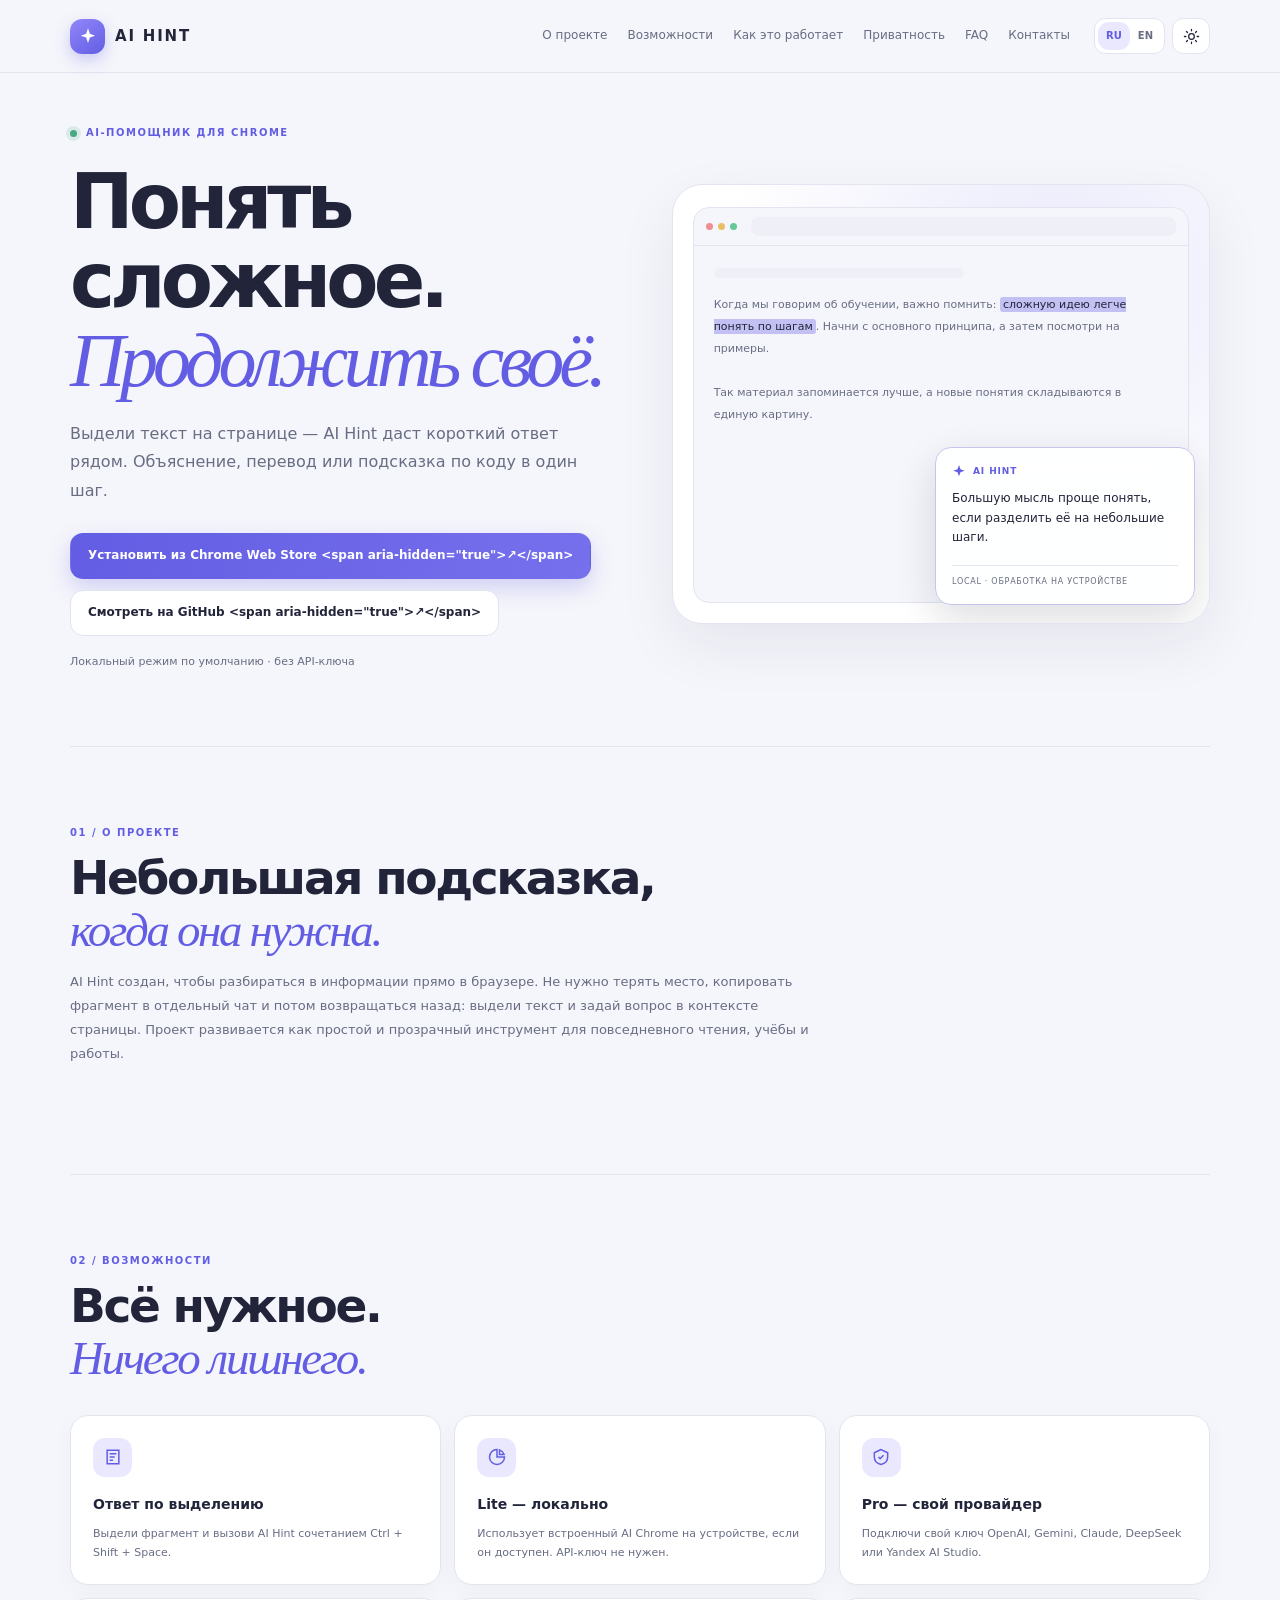
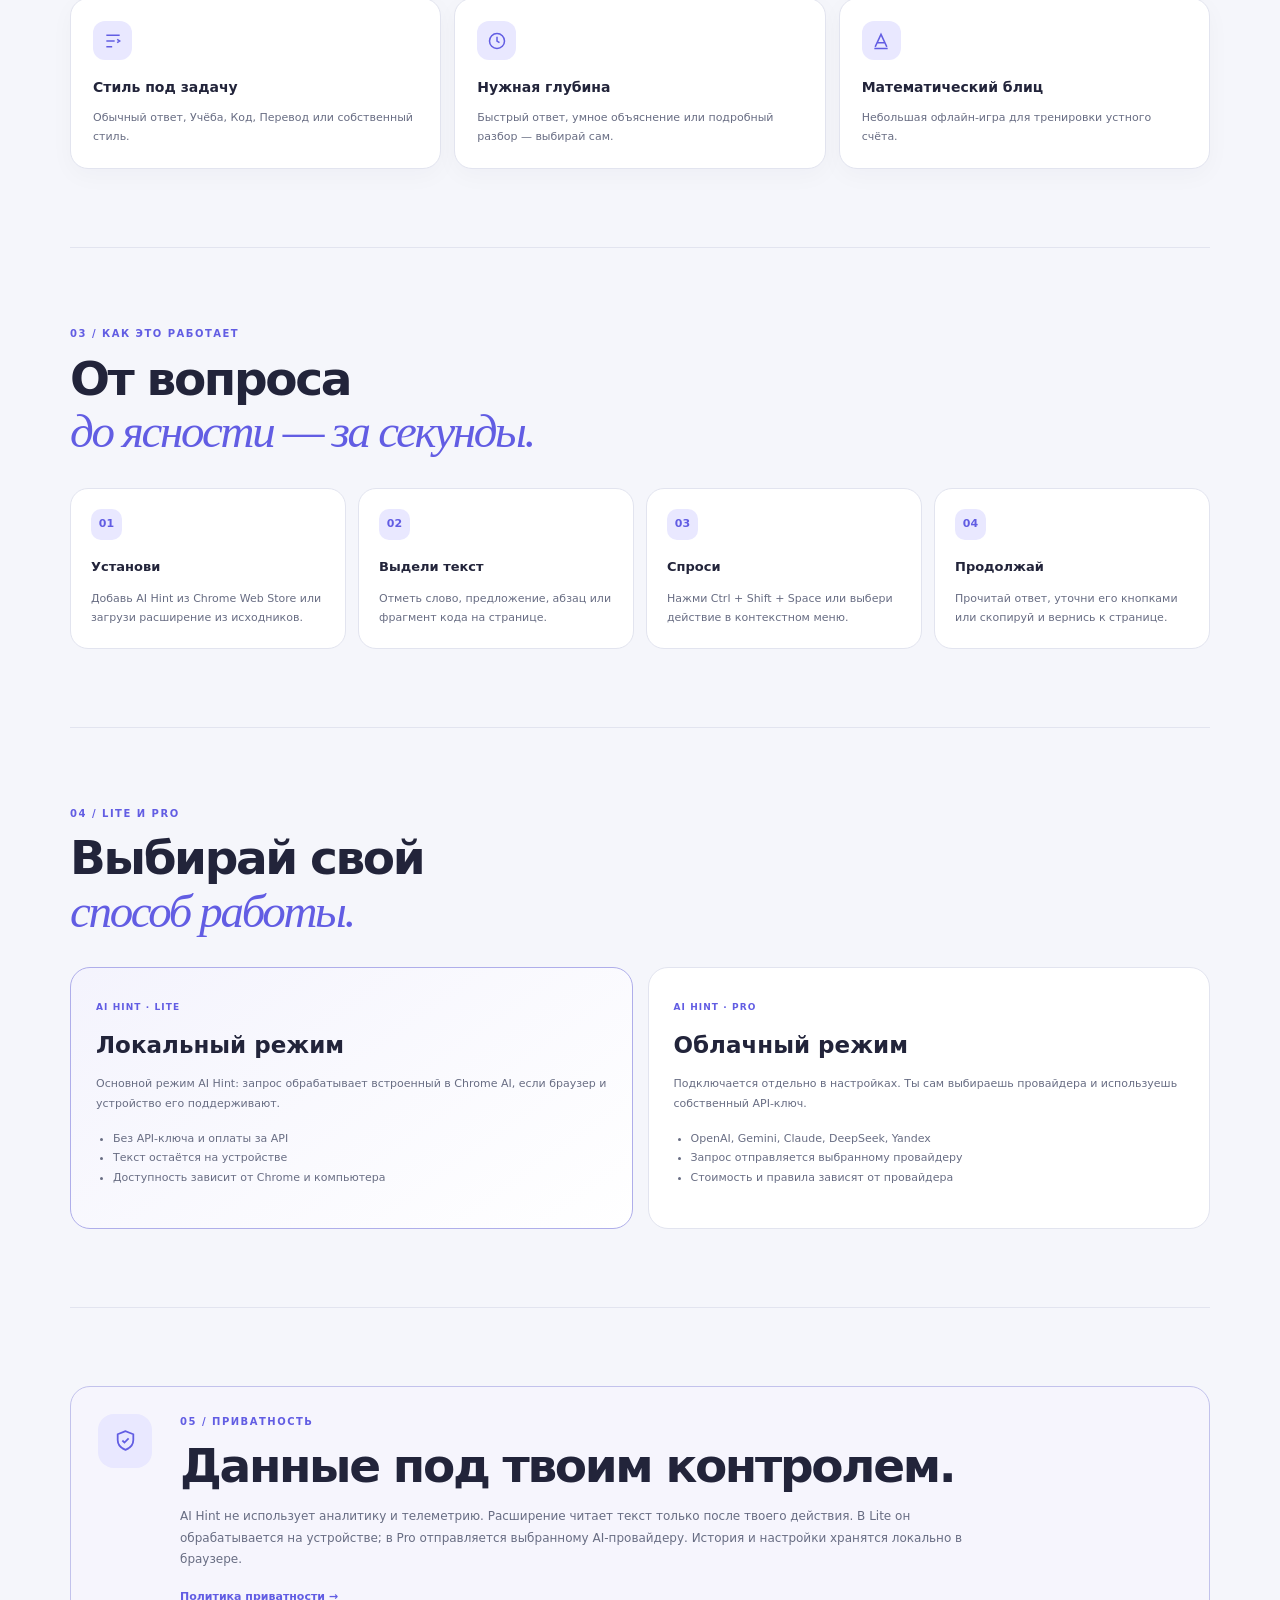
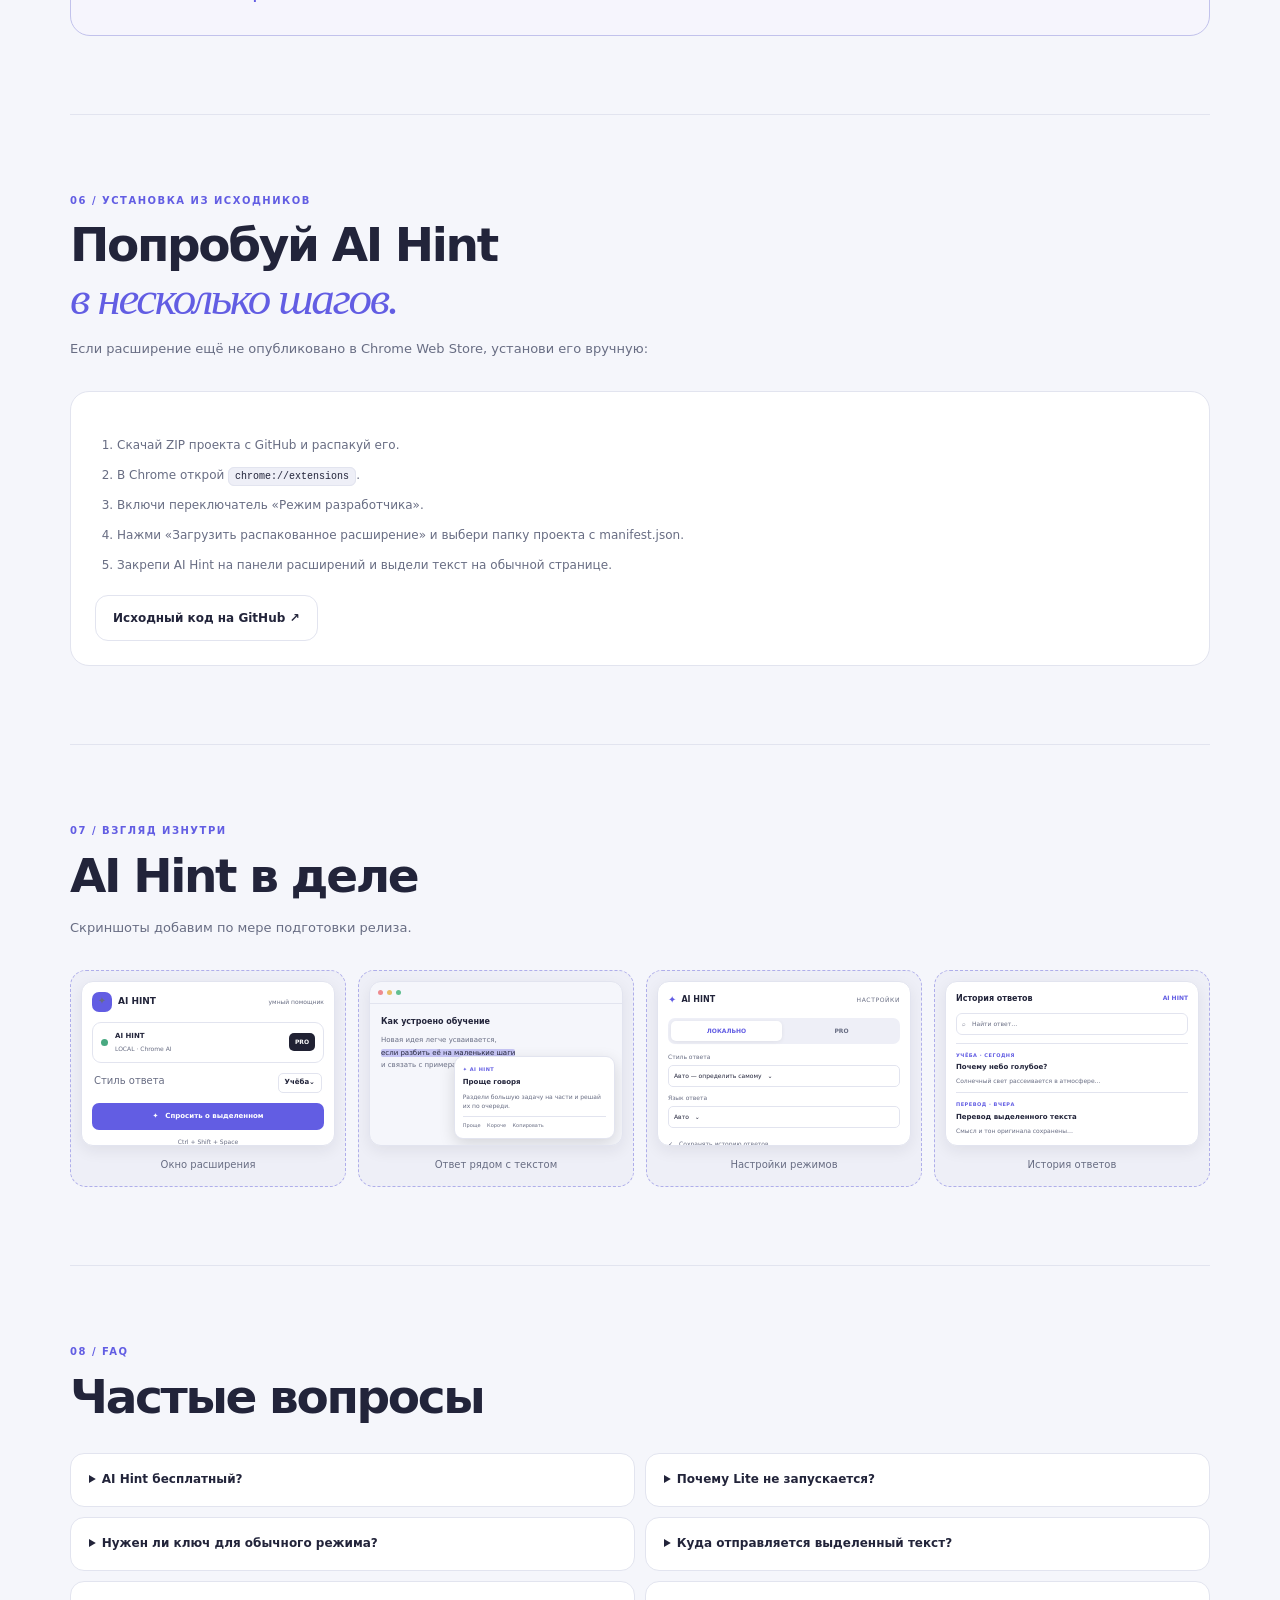
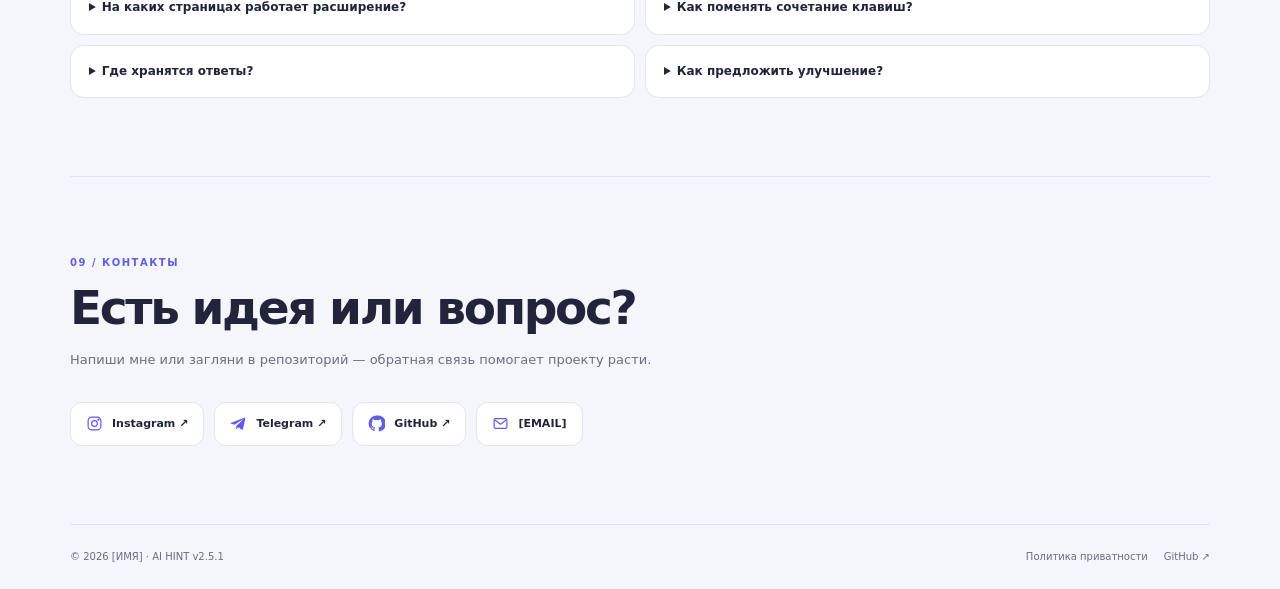
==== commit 24efee5f: "Add product UI mockups to landing page" ====
--- a/site/index.html
+++ b/site/index.html
@@ -4,7 +4,7 @@
 1. [CWS_LINK] — URL расширения в Chrome Web Store.
 2. [EMAIL] — контактная почта (можно удалить кнопку).
 3. [ИМЯ] — имя автора в подвале.
-4. [SCREENSHOT_1] ... [SCREENSHOT_4] — скриншоты расширения (замени src у .shot-placeholder).
+4. Блоки в разделе «Взгляд изнутри» — сейчас там кодовые макеты экранов; замени их содержимое настоящими скриншотами, когда они будут готовы.
 5. --accent в CSS — главный акцентный цвет.
 Тексты обоих языков лежат в объекте COPY в начале скрипта внизу файла.
 -->
@@ -24,6 +24,7 @@
     @media(max-width:680px){.container{width:calc(100% - 34px)}.nav{height:64px}.burger{display:block;margin-left:auto}.navlinks{position:absolute;top:63px;left:0;right:0;display:none;align-items:stretch;gap:0;padding:8px 17px 14px;border-bottom:1px solid var(--line);background:var(--bg)}.navlinks.open{display:flex;flex-direction:column}.navlinks a{padding:10px 4px;font-size:12px}.controls{gap:5px}.hero{grid-template-columns:1fr;gap:24px;min-height:auto;padding-top:57px;padding-bottom:48px}.hero-copy{order:0}.hero h1{font-size:clamp(43px,13vw,61px)}.lead{font-size:14px}.demo{min-height:360px}.section{padding-block:55px}.grid{grid-template-columns:1fr 1fr;gap:9px}.card{padding:16px}.steps,.compare,.faq{grid-template-columns:1fr}.privacy{grid-template-columns:42px 1fr;gap:12px;padding:18px}.privacy-mark{width:40px;height:40px;border-radius:12px}.shots{grid-template-columns:1fr 1fr}.shot{min-height:120px}.footer{align-items:flex-start;flex-direction:column}.footer-links{flex-wrap:wrap}}
     @media(max-width:390px){.brand{font-size:12px}.icon-btn{width:34px;min-height:34px}.lang-btn{padding-inline:6px}.grid{grid-template-columns:1fr}.hero-actions .btn{width:100%}}
     @media(prefers-reduced-motion:reduce){*,*::before,*::after{scroll-behavior:auto!important;animation-duration:.01ms!important;animation-iteration-count:1!important;transition-duration:.01ms!important}.reveal{opacity:1;transform:none}}
+    .shot{display:flex;flex-direction:column;justify-content:space-between;gap:11px;min-width:0;overflow:hidden;padding:10px}.shot>span{display:block;padding:0 3px 3px;color:var(--muted);font-size:10px}.mock{position:relative;width:100%;height:165px;overflow:hidden;border:1px solid var(--line);border-radius:12px;background:var(--surface);box-shadow:0 5px 15px #17162c12;color:var(--text);font-family:Inter,ui-sans-serif,system-ui,sans-serif;text-align:left}.popup-mock{padding:10px}.mock-head{display:flex;align-items:center;gap:6px;font-size:9px}.mock-logo{display:grid;place-items:center;width:20px;height:20px;border-radius:7px;background:var(--accent);color:#fff}.mock-head small{margin-left:auto;color:var(--muted);font-size:6px}.mock-mode{display:flex;align-items:center;gap:7px;margin-top:10px;padding:8px;border:1px solid var(--line);border-radius:9px}.mock-mode i{width:7px;height:7px;border-radius:50%;background:var(--good)}.mock-mode div{display:grid;gap:2px}.mock-mode div b{font-size:7px}.mock-mode div small{color:var(--muted);font-size:6px}.mock-mode strong{margin-left:auto;padding:4px 6px;border-radius:5px;background:#202133;color:white;font-size:6px}.mock-row{display:flex;justify-content:space-between;margin:10px 2px;color:var(--muted);font-size:7px}.mock-row b{padding:3px 6px;border:1px solid var(--line);border-radius:5px;color:var(--text);font-size:7px}.mock-button{padding:8px 6px;border-radius:7px;background:var(--accent);color:white;text-align:center;font-size:7px;font-weight:700}.mock-footer{padding-top:7px;color:var(--muted);text-align:center;font-size:6px}.page-mock{background:var(--bg)}.mock-browserbar{display:flex;gap:4px;padding:8px;border-bottom:1px solid var(--line)}.mock-browserbar i{width:5px;height:5px;border-radius:50%;background:#ee8b8f}.mock-browserbar i:nth-child(2){background:#e8bd66}.mock-browserbar i:nth-child(3){background:#62bf91}.mock-lines{padding:11px;color:var(--muted);font-size:7px;line-height:1.8}.mock-lines b{color:var(--text);font-size:8px}.mock-lines p{margin:5px 0}.mock-lines mark{border-radius:2px;background:color-mix(in srgb,var(--accent) 32%,transparent);color:var(--text)}.mock-bubble{position:absolute;right:7px;bottom:6px;width:64%;padding:8px;border:1px solid var(--line);border-radius:9px;background:var(--surface);box-shadow:0 5px 16px #0002}.mock-bubble small,.mock-entry small{display:block;color:var(--accent);font-size:5px;font-weight:800;letter-spacing:.1em}.mock-bubble b{display:block;margin:4px 0;font-size:7px}.mock-bubble p,.mock-entry p{margin:0;color:var(--muted);font-size:6px;line-height:1.5}.mock-bubble footer{margin-top:6px;padding-top:4px;border-top:1px solid var(--line);color:var(--muted);font-size:5px}.settings-mock{padding:10px}.mock-settings-head{display:flex;align-items:center;gap:5px;font-size:8px}.mock-settings-head span{color:var(--accent)}.mock-settings-head small{margin-left:auto;color:var(--muted);font-size:6px;letter-spacing:.1em}.mock-tabs{display:flex;gap:4px;margin:10px 0 8px;padding:3px;border-radius:7px;background:var(--surface2)}.mock-tabs b{flex:1;padding:5px;border-radius:5px;color:var(--muted);text-align:center;font-size:6px}.mock-tabs b.active{background:var(--surface);color:var(--accent);box-shadow:0 1px 4px #0001}.settings-mock label{display:block;margin:6px 0;color:var(--muted);font-size:6px}.settings-mock label div{margin-top:3px;padding:5px;border:1px solid var(--line);border-radius:5px;color:var(--text);font-size:6px}.mock-check{padding-top:5px;color:var(--muted);font-size:6px}.history-mock{padding:10px}.mock-history-head{display:flex;justify-content:space-between;align-items:center;font-size:8px}.mock-history-head small{color:var(--accent);font-size:6px;font-weight:800}.mock-search{margin:8px 0;padding:5px;border:1px solid var(--line);border-radius:6px;color:var(--muted);font-size:6px}.mock-entry{padding:7px 0;border-top:1px solid var(--line)}.mock-entry b{display:block;margin:3px 0;font-size:7px}
   </style>
 </head>
 <body>
@@ -72,7 +73,12 @@
 
     <section class="section container reveal" id="source-install"><div class="section-head"><div class="section-kicker" data-i="sourceKicker">06 / УСТАНОВКА ИЗ ИСХОДНИКОВ</div><h2 class="section-title" data-i-html="sourceTitle">Попробуй AI Hint<br><em>в несколько шагов.</em></h2><p class="section-copy" data-i="sourceText">Если расширение ещё не опубликовано в Chrome Web Store, установи его вручную:</p></div><div class="install"><ol><li data-i="install1">Скачай ZIP проекта с GitHub и распакуй его.</li><li data-i-html="install2">В Chrome открой <code>chrome://extensions</code>.</li><li data-i="install3">Включи переключатель «Режим разработчика».</li><li data-i="install4">Нажми «Загрузить распакованное расширение» и выбери папку проекта с manifest.json.</li><li data-i="install5">Закрепи AI Hint на панели расширений и выдели текст на обычной странице.</li></ol><a class="btn secondary" href="https://github.com/Williamssdkok/ai-hint-chrome-extension" target="_blank" rel="noopener noreferrer" data-i="sourceBtn">Исходный код на GitHub ↗</a></div></section>
 
-    <section class="section container reveal" id="screenshots"><div class="section-head"><div class="section-kicker" data-i="shotsKicker">07 / ВЗГЛЯД ИЗНУТРИ</div><h2 class="section-title" data-i="shotsTitle">AI Hint в деле</h2><p class="section-copy" data-i="shotsText">Скриншоты добавим по мере подготовки релиза.</p></div><div class="shots"><div class="shot"><span>[SCREENSHOT_1]<br><small data-i="shot1">Окно расширения</small></span></div><div class="shot"><span>[SCREENSHOT_2]<br><small data-i="shot2">Ответ рядом с текстом</small></span></div><div class="shot"><span>[SCREENSHOT_3]<br><small data-i="shot3">Настройки режимов</small></span></div><div class="shot"><span>[SCREENSHOT_4]<br><small data-i="shot4">История ответов</small></span></div></div></section>
+    <section class="section container reveal" id="screenshots"><div class="section-head"><div class="section-kicker" data-i="shotsKicker">07 / ВЗГЛЯД ИЗНУТРИ</div><h2 class="section-title" data-i="shotsTitle">AI Hint в деле</h2><p class="section-copy" data-i="shotsText">Четыре момента: от первого запуска до сохранённых ответов.</p></div><div class="shots">
+      <article class="shot"><div class="mock popup-mock" role="img" aria-label="Окно расширения AI Hint"><div class="mock-head"><span class="mock-logo">✦</span><b>AI HINT</b><small>умный помощник</small></div><div class="mock-mode"><i></i><div><b>AI HINT</b><small>LOCAL · Chrome AI</small></div><strong>PRO</strong></div><div class="mock-row"><span>Стиль ответа</span><b>Учёба⌄</b></div><div class="mock-button">✦　Спросить о выделенном</div><div class="mock-footer">Ctrl + Shift + Space</div></div><span data-i="shot1">Окно расширения</span></article>
+      <article class="shot"><div class="mock page-mock" role="img" aria-label="AI Hint объясняет выделенный текст"><div class="mock-browserbar"><i></i><i></i><i></i></div><div class="mock-lines"><b>Как устроено обучение</b><p>Новая идея легче усваивается,<br><mark>если разбить её на маленькие шаги</mark><br>и связать с примерами.</p></div><div class="mock-bubble"><small>✦ AI HINT</small><b>Проще говоря</b><p>Раздели большую задачу на части и решай их по очереди.</p><footer>Проще　 Короче　 Копировать</footer></div></div><span data-i="shot2">Ответ рядом с текстом</span></article>
+      <article class="shot"><div class="mock settings-mock" role="img" aria-label="Настройки Lite и Pro"><div class="mock-settings-head"><span>✦</span><b>AI HINT</b><small>НАСТРОЙКИ</small></div><div class="mock-tabs"><b class="active">ЛОКАЛЬНО</b><b>PRO</b></div><label>Стиль ответа<div>Авто — определить самому　⌄</div></label><label>Язык ответа<div>Авто　⌄</div></label><div class="mock-check">✓　Сохранять историю ответов</div></div><span data-i="shot3">Настройки режимов</span></article>
+      <article class="shot"><div class="mock history-mock" role="img" aria-label="История ответов AI Hint"><div class="mock-history-head"><b>История ответов</b><small>AI HINT</small></div><div class="mock-search">⌕　Найти ответ…</div><div class="mock-entry"><small>УЧЁБА · СЕГОДНЯ</small><b>Почему небо голубое?</b><p>Солнечный свет рассеивается в атмосфере…</p></div><div class="mock-entry"><small>ПЕРЕВОД · ВЧЕРА</small><b>Перевод выделенного текста</b><p>Смысл и тон оригинала сохранены…</p></div></div><span data-i="shot4">История ответов</span></article>
+    </div></section>
 
     <section class="section container reveal" id="faq"><div class="section-head"><div class="section-kicker">08 / FAQ</div><h2 class="section-title" data-i="faqTitle">Частые вопросы</h2></div><div class="faq">
       <details><summary data-i="q1">AI Hint бесплатный?</summary><p data-i="a1">Локальный режим не требует API-ключа и оплаты за API. Pro использует твой ключ, и провайдер может тарифицировать запросы.</p></details>
@@ -107,3 +113,4 @@
   </script>
 </body>
 </html>
+
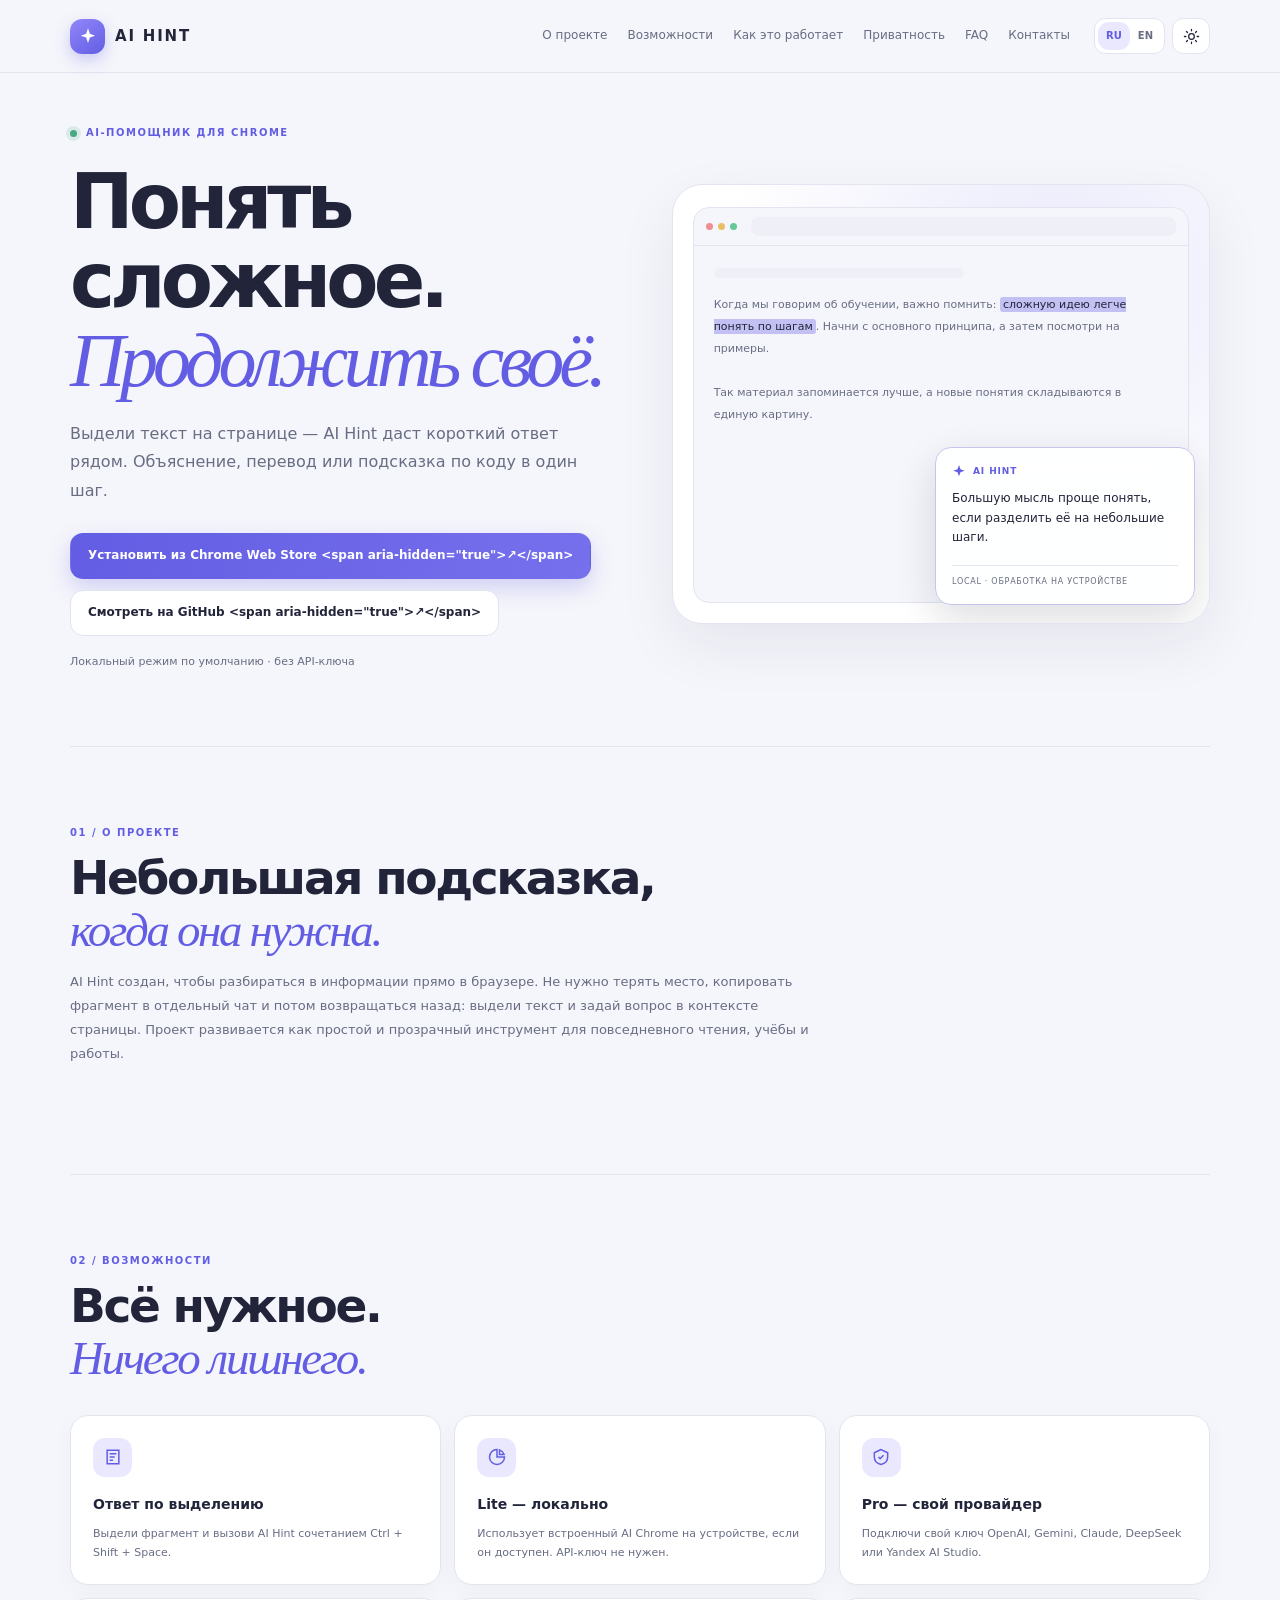
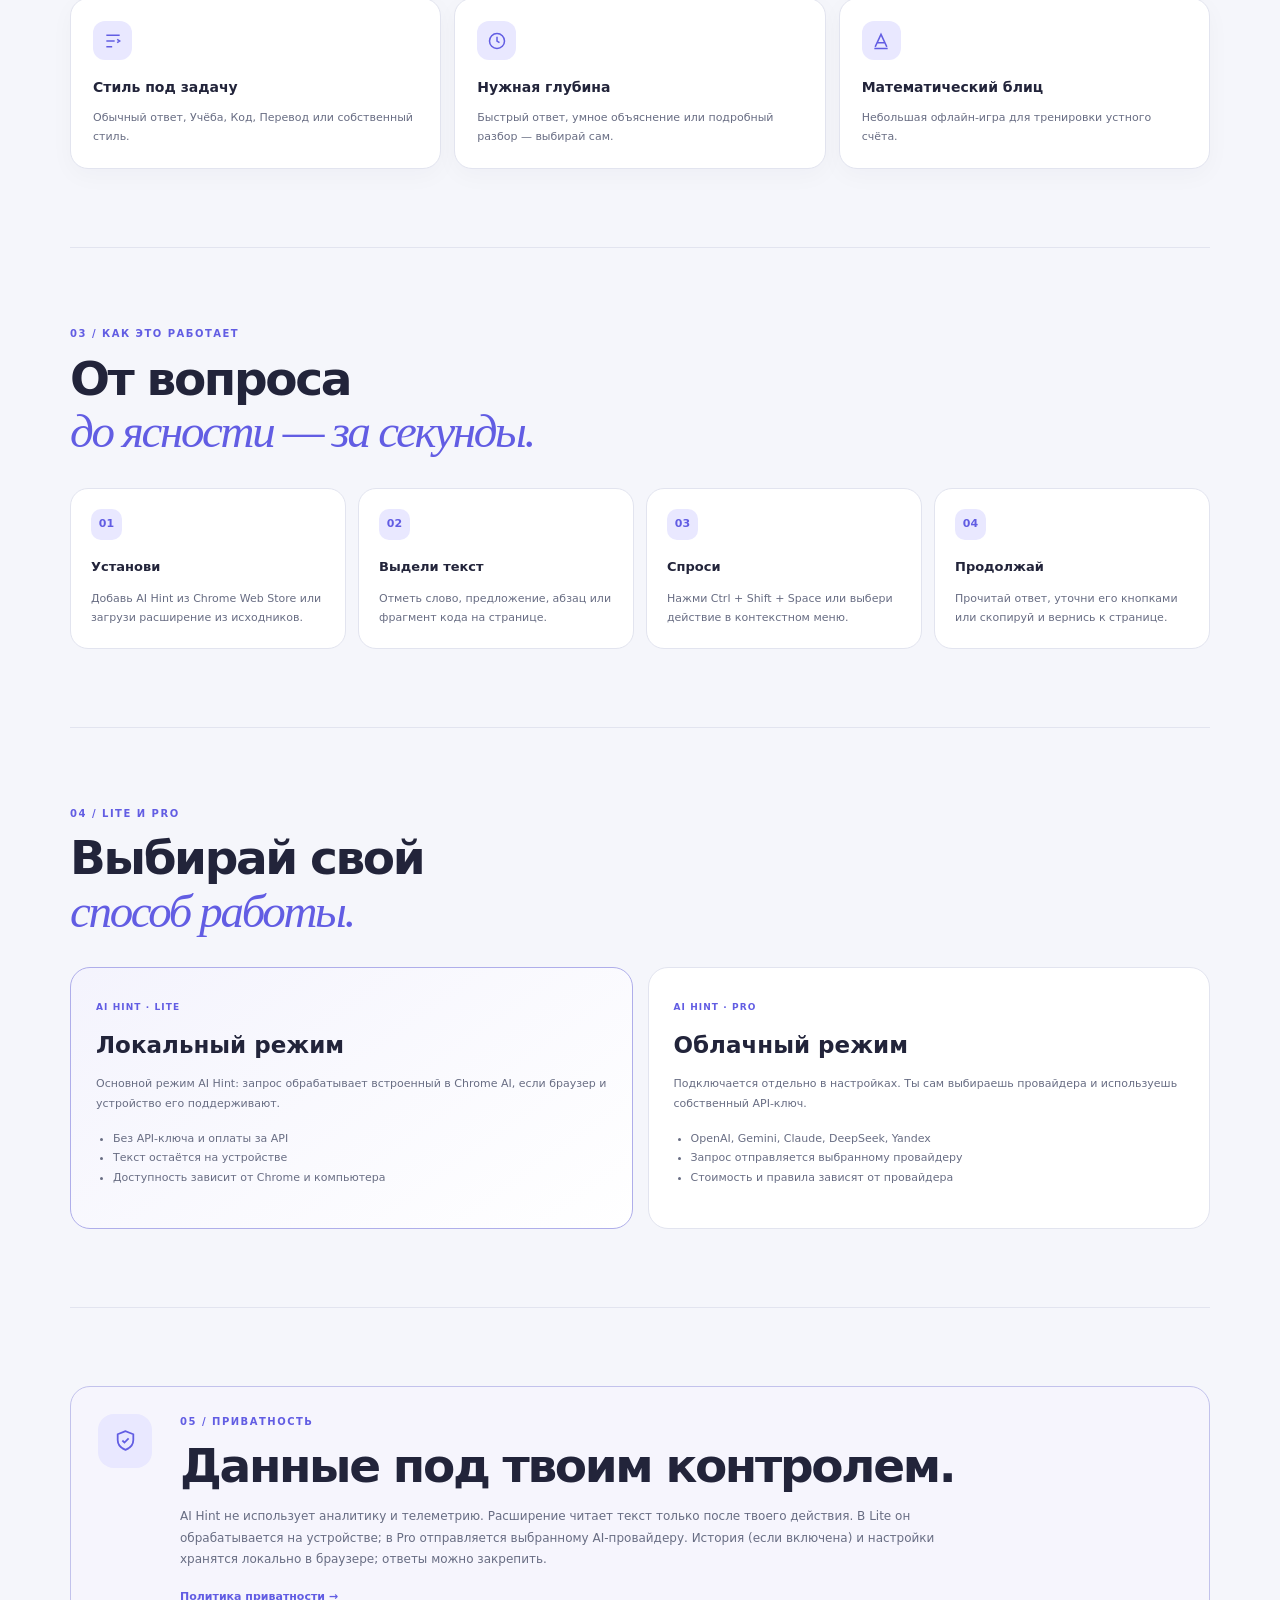
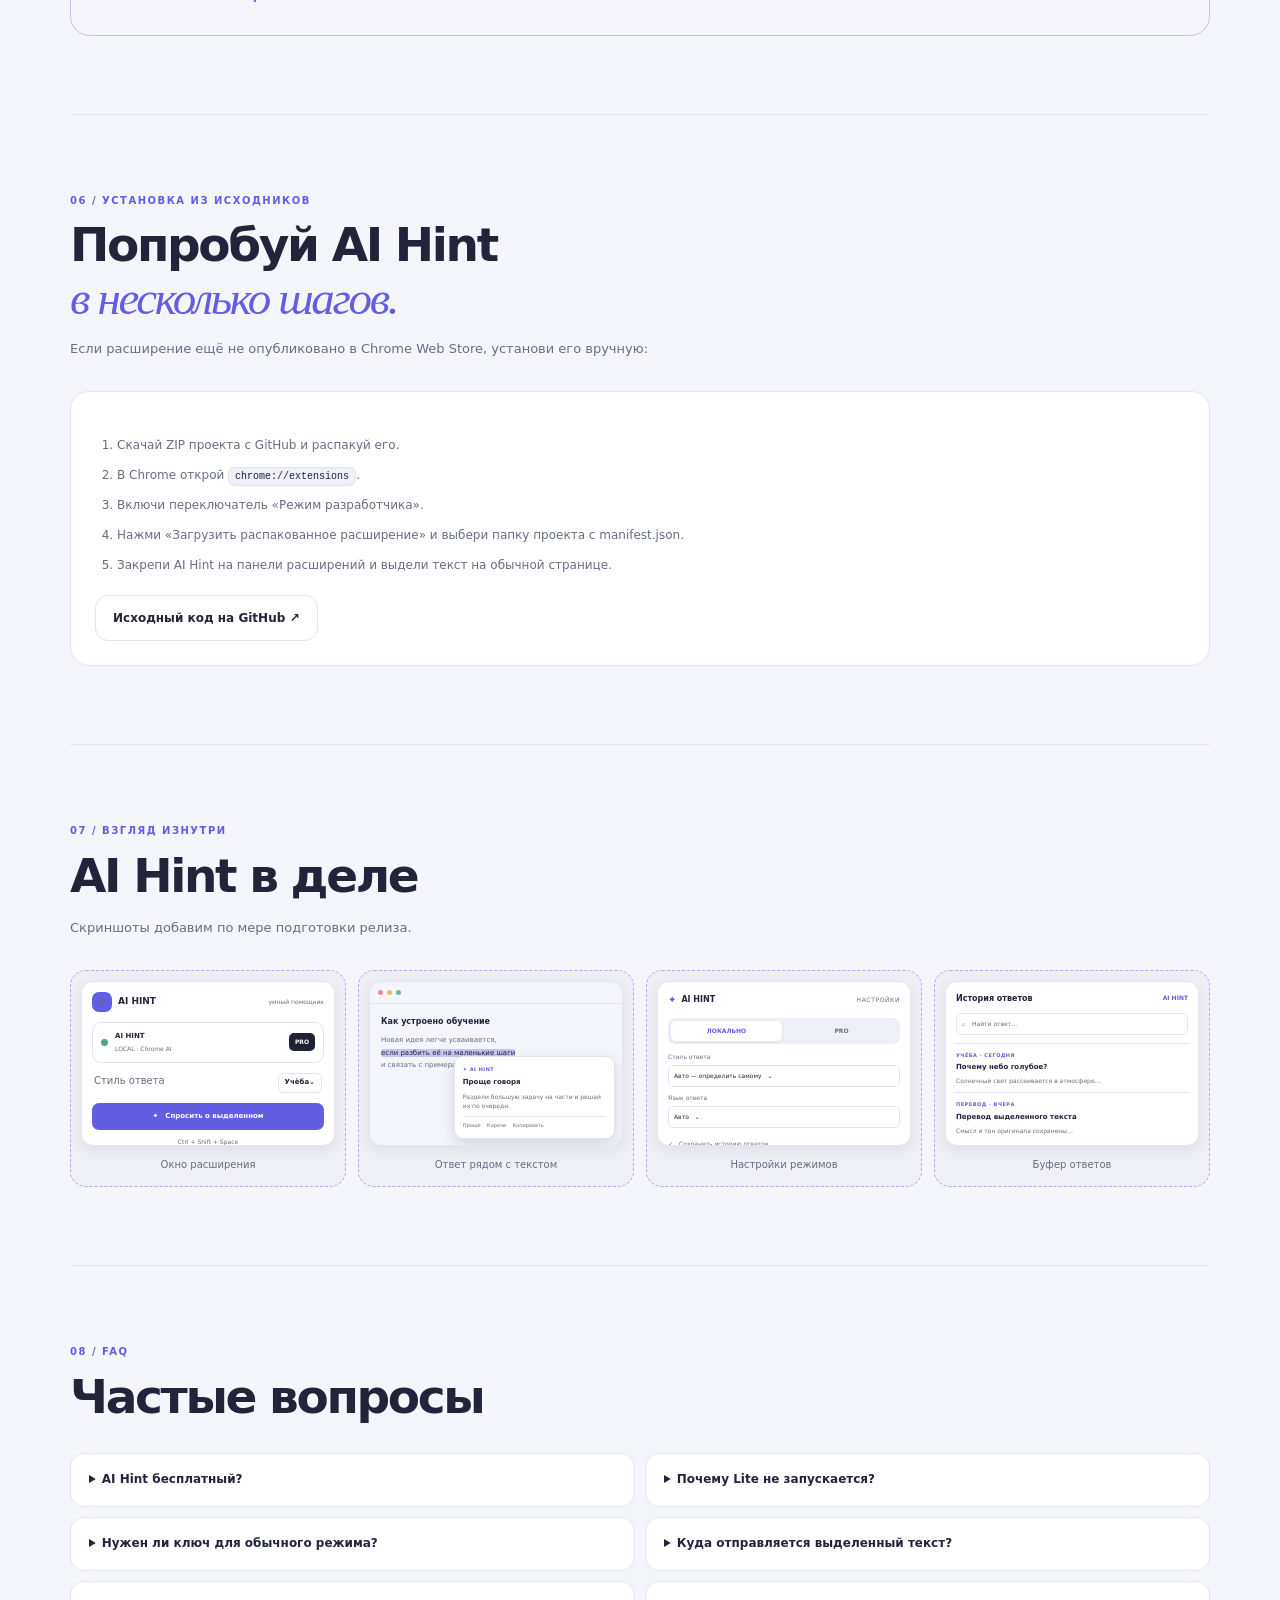
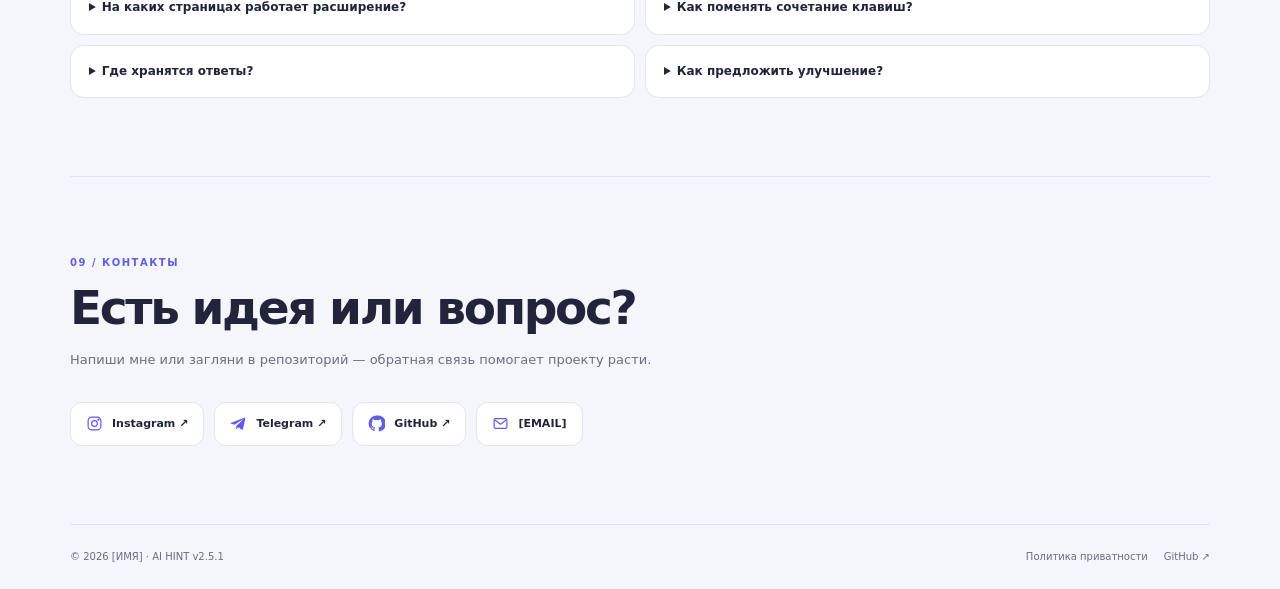
==== commit 184385f0: "Add pinned local answer buffer" ====
--- a/site/index.html
+++ b/site/index.html
@@ -69,7 +69,7 @@
       <article class="plan"><span class="plan-tag">AI HINT · PRO</span><h3 data-i="proTitle">Облачный режим</h3><p data-i="proText">Подключается отдельно в настройках. Ты сам выбираешь провайдера и используешь собственный API-ключ.</p><ul><li data-i="proLi1">OpenAI, Gemini, Claude, DeepSeek, Yandex</li><li data-i="proLi2">Запрос отправляется выбранному провайдеру</li><li data-i="proLi3">Стоимость и правила зависят от провайдера</li></ul></article>
     </div></section>
 
-    <section class="section container reveal" id="privacy"><div class="privacy"><span class="privacy-mark"><svg viewBox="0 0 24 24" fill="none" stroke="currentColor" stroke-width="1.7"><path d="M12 3 4.5 6v5.5c0 4.8 3.2 7.8 7.5 9.5 4.3-1.7 7.5-4.7 7.5-9.5V6zM9 12l2 2 4-4"/></svg></span><div><div class="section-kicker" data-i="privacyKicker">05 / ПРИВАТНОСТЬ</div><h2 class="section-title" data-i="privacyTitle">Данные под твоим контролем.</h2><p data-i="privacyText">AI Hint не использует аналитику и телеметрию. Расширение читает текст только после твоего действия. В Lite он обрабатывается на устройстве; в Pro отправляется выбранному AI-провайдеру. История и настройки хранятся локально в браузере.</p><a class="text-link" href="https://github.com/Williamssdkok/ai-hint-chrome-extension/blob/main/PRIVACY.md" target="_blank" rel="noopener noreferrer" data-i="privacyLink">Политика приватности →</a></div></div></section>
+    <section class="section container reveal" id="privacy"><div class="privacy"><span class="privacy-mark"><svg viewBox="0 0 24 24" fill="none" stroke="currentColor" stroke-width="1.7"><path d="M12 3 4.5 6v5.5c0 4.8 3.2 7.8 7.5 9.5 4.3-1.7 7.5-4.7 7.5-9.5V6zM9 12l2 2 4-4"/></svg></span><div><div class="section-kicker" data-i="privacyKicker">05 / ПРИВАТНОСТЬ</div><h2 class="section-title" data-i="privacyTitle">Данные под твоим контролем.</h2><p data-i="privacyText">AI Hint не использует аналитику и телеметрию. Расширение читает текст только после твоего действия. В Lite он обрабатывается на устройстве; в Pro отправляется выбранному AI-провайдеру. История (если включена) и настройки хранятся локально в браузере; ответы можно закрепить.</p><a class="text-link" href="https://github.com/Williamssdkok/ai-hint-chrome-extension/blob/main/PRIVACY.md" target="_blank" rel="noopener noreferrer" data-i="privacyLink">Политика приватности →</a></div></div></section>
 
     <section class="section container reveal" id="source-install"><div class="section-head"><div class="section-kicker" data-i="sourceKicker">06 / УСТАНОВКА ИЗ ИСХОДНИКОВ</div><h2 class="section-title" data-i-html="sourceTitle">Попробуй AI Hint<br><em>в несколько шагов.</em></h2><p class="section-copy" data-i="sourceText">Если расширение ещё не опубликовано в Chrome Web Store, установи его вручную:</p></div><div class="install"><ol><li data-i="install1">Скачай ZIP проекта с GitHub и распакуй его.</li><li data-i-html="install2">В Chrome открой <code>chrome://extensions</code>.</li><li data-i="install3">Включи переключатель «Режим разработчика».</li><li data-i="install4">Нажми «Загрузить распакованное расширение» и выбери папку проекта с manifest.json.</li><li data-i="install5">Закрепи AI Hint на панели расширений и выдели текст на обычной странице.</li></ol><a class="btn secondary" href="https://github.com/Williamssdkok/ai-hint-chrome-extension" target="_blank" rel="noopener noreferrer" data-i="sourceBtn">Исходный код на GitHub ↗</a></div></section>
 
@@ -87,7 +87,7 @@
       <details><summary data-i="q4">Куда отправляется выделенный текст?</summary><p data-i="a4">В Lite текст обрабатывается локально. В Pro он уходит только провайдеру, которого ты выбрал.</p></details>
       <details><summary data-i="q5">На каких страницах работает расширение?</summary><p data-i="a5">На обычных веб-страницах. Chrome ограничивает работу расширений на внутренних страницах браузера и некоторых защищённых сайтах.</p></details>
       <details><summary data-i="q6">Как поменять сочетание клавиш?</summary><p data-i="a6">Открой chrome://extensions/shortcuts и назначь удобное сочетание для AI Hint.</p></details>
-      <details><summary data-i="q7">Где хранятся ответы?</summary><p data-i="a7">Последние ответы сохраняются в локальном хранилище расширения. Историю можно искать, копировать и очищать.</p></details>
+      <details><summary data-i="q7">Где хранятся ответы?</summary><p data-i="a7">До 10 незакреплённых ответов сохраняются локально, закреплённые остаются. Историю можно отключить в настройках, искать, копировать и очищать.</p></details>
       <details><summary data-i="q8">Как предложить улучшение?</summary><p data-i="a8">Напиши автору в Telegram или создай issue в репозитории GitHub.</p></details>
     </div></section>
 
@@ -103,8 +103,8 @@
   <script>
     // Все тексты RU/EN собраны здесь; редактируй значения без изменения разметки.
     const COPY={
-      ru:{skip:'Перейти к содержимому',menu:'Меню',navAbout:'О проекте',navFeatures:'Возможности',navHow:'Как это работает',navPrivacy:'Приватность',navFaq:'FAQ',navContacts:'Контакты',eyebrow:'AI-ПОМОЩНИК ДЛЯ CHROME',heroTitle:'Понять сложное.<br><em>Продолжить своё.</em>',heroText:'Выдели текст на странице — AI Hint даст короткий ответ рядом. Объяснение, перевод или подсказка по коду в один шаг.',installBtn:'Установить из Chrome Web Store <span aria-hidden="true">↗</span>',githubBtn:'Смотреть на GitHub <span aria-hidden="true">↗</span>',heroNote:'Локальный режим по умолчанию · без API-ключа',demoLabel:'ЖИВАЯ ДЕМОНСТРАЦИЯ',demoText:'Когда мы говорим об обучении, важно помнить: ',selectedText:'сложную идею легче понять по шагам',demoTail:'. Начни с основного принципа, а затем посмотри на примеры.',demoFiller:'Так материал запоминается лучше, а новые понятия складываются в единую картину.',typedAnswer:'Большую мысль проще понять, если разделить её на небольшие шаги.',bubbleFoot:'LOCAL · ОБРАБОТКА НА УСТРОЙСТВЕ',aboutKicker:'01 / О ПРОЕКТЕ',aboutTitle:'Небольшая подсказка,<br><em>когда она нужна.</em>',aboutText:'AI Hint создан, чтобы разбираться в информации прямо в браузере. Не нужно терять место, копировать фрагмент в отдельный чат и потом возвращаться назад: выдели текст и задай вопрос в контексте страницы. Проект развивается как простой и прозрачный инструмент для повседневного чтения, учёбы и работы.',featuresKicker:'02 / ВОЗМОЖНОСТИ',featuresTitle:'Всё нужное.<br><em>Ничего лишнего.</em>',f1Title:'Ответ по выделению',f1Text:'Выдели фрагмент и вызови AI Hint сочетанием Ctrl + Shift + Space.',f2Title:'Lite — локально',f2Text:'Использует встроенный AI Chrome на устройстве, если он доступен. API-ключ не нужен.',f3Title:'Pro — свой провайдер',f3Text:'Подключи свой ключ OpenAI, Gemini, Claude, DeepSeek или Yandex AI Studio.',f4Title:'Стиль под задачу',f4Text:'Обычный ответ, Учёба, Код, Перевод или собственный стиль.',f5Title:'Нужная глубина',f5Text:'Быстрый ответ, умное объяснение или подробный разбор — выбирай сам.',f6Title:'Математический блиц',f6Text:'Небольшая офлайн-игра для тренировки устного счёта.',howKicker:'03 / КАК ЭТО РАБОТАЕТ',howTitle:'От вопроса<br><em>до ясности — за секунды.</em>',step1Title:'Установи',step1Text:'Добавь AI Hint из Chrome Web Store или загрузи расширение из исходников.',step2Title:'Выдели текст',step2Text:'Отметь слово, предложение, абзац или фрагмент кода на странице.',step3Title:'Спроси',step3Text:'Нажми Ctrl + Shift + Space или выбери действие в контекстном меню.',step4Title:'Продолжай',step4Text:'Прочитай ответ, уточни его кнопками или скопируй и вернись к странице.',compareKicker:'04 / LITE И PRO',compareTitle:'Выбирай свой<br><em>способ работы.</em>',liteTitle:'Локальный режим',liteText:'Основной режим AI Hint: запрос обрабатывает встроенный в Chrome AI, если браузер и устройство его поддерживают.',liteLi1:'Без API-ключа и оплаты за API',liteLi2:'Текст остаётся на устройстве',liteLi3:'Доступность зависит от Chrome и компьютера',proTitle:'Облачный режим',proText:'Подключается отдельно в настройках. Ты сам выбираешь провайдера и используешь собственный API-ключ.',proLi1:'OpenAI, Gemini, Claude, DeepSeek, Yandex',proLi2:'Запрос отправляется выбранному провайдеру',proLi3:'Стоимость и правила зависят от провайдера',privacyKicker:'05 / ПРИВАТНОСТЬ',privacyTitle:'Данные под твоим контролем.',privacyText:'AI Hint не использует аналитику и телеметрию. Расширение читает текст только после твоего действия. В Lite он обрабатывается на устройстве; в Pro отправляется выбранному AI-провайдеру. История и настройки хранятся локально в браузере.',privacyLink:'Политика приватности →',sourceKicker:'06 / УСТАНОВКА ИЗ ИСХОДНИКОВ',sourceTitle:'Попробуй AI Hint<br><em>в несколько шагов.</em>',sourceText:'Если расширение ещё не опубликовано в Chrome Web Store, установи его вручную:',install1:'Скачай ZIP проекта с GitHub и распакуй его.',install2:'В Chrome открой <code>chrome://extensions</code>.',install3:'Включи переключатель «Режим разработчика».',install4:'Нажми «Загрузить распакованное расширение» и выбери папку проекта с manifest.json.',install5:'Закрепи AI Hint на панели расширений и выдели текст на обычной странице.',sourceBtn:'Исходный код на GitHub ↗',shotsKicker:'07 / ВЗГЛЯД ИЗНУТРИ',shotsTitle:'AI Hint в деле',shotsText:'Скриншоты добавим по мере подготовки релиза.',shot1:'Окно расширения',shot2:'Ответ рядом с текстом',shot3:'Настройки режимов',shot4:'История ответов',faqTitle:'Частые вопросы',q1:'AI Hint бесплатный?',a1:'Локальный режим не требует API-ключа и оплаты за API. Pro использует твой ключ, и провайдер может тарифицировать запросы.',q2:'Почему Lite не запускается?',a2:'Встроенный AI доступен не во всех версиях Chrome и не на всех устройствах. Проверь Chrome и диагностику в настройках расширения.',q3:'Нужен ли ключ для обычного режима?',a3:'Нет. Ключ нужен только если сам включишь Pro и подключишь провайдера.',q4:'Куда отправляется выделенный текст?',a4:'В Lite текст обрабатывается локально. В Pro он уходит только провайдеру, которого ты выбрал.',q5:'На каких страницах работает расширение?',a5:'На обычных веб-страницах. Chrome ограничивает работу расширений на внутренних страницах браузера и некоторых защищённых сайтах.',q6:'Как поменять сочетание клавиш?',a6:'Открой chrome://extensions/shortcuts и назначь удобное сочетание для AI Hint.',q7:'Где хранятся ответы?',a7:'Последние ответы сохраняются в локальном хранилище расширения. Историю можно искать, копировать и очищать.',q8:'Как предложить улучшение?',a8:'Напиши автору в Telegram или создай issue в репозитории GitHub.',contactsKicker:'09 / КОНТАКТЫ',contactsTitle:'Есть идея или вопрос?',contactsText:'Напиши мне или загляни в репозиторий — обратная связь помогает проекту расти.',footerPrivacy:'Политика приватности'},
-      en:{skip:'Skip to content',menu:'Menu',navAbout:'About',navFeatures:'Features',navHow:'How it works',navPrivacy:'Privacy',navFaq:'FAQ',navContacts:'Contacts',eyebrow:'AI HELPER FOR CHROME',heroTitle:'Understand more.<br><em>Stay in your flow.</em>',heroText:'Select text on a page and AI Hint gives you a short answer right beside it. Get an explanation, translation, or coding hint in one step.',installBtn:'Get it on Chrome Web Store <span aria-hidden="true">↗</span>',githubBtn:'View on GitHub <span aria-hidden="true">↗</span>',heroNote:'Local mode by default · no API key',demoLabel:'LIVE DEMO',demoText:'When learning something new, remember: ',selectedText:'a complex idea is easier to understand step by step',demoTail:'. Start with the main principle, then look at examples.',demoFiller:'This helps new concepts stick and connect into a bigger picture.',typedAnswer:'Big ideas are easier to understand when broken into smaller steps.',bubbleFoot:'LOCAL · ON-DEVICE PROCESSING',aboutKicker:'01 / ABOUT',aboutTitle:'A small hint,<br><em>right when you need it.</em>',aboutText:'AI Hint helps you understand information without leaving your browser. No copying fragments into a separate chat and finding your way back: select text and ask in the context of the page. The project is designed as a simple, transparent companion for reading, learning, and everyday work.',featuresKicker:'02 / FEATURES',featuresTitle:'The useful things.<br><em>Nothing extra.</em>',f1Title:'Answers for selected text',f1Text:'Select a fragment and invoke AI Hint with Ctrl + Shift + Space.',f2Title:'Lite — on device',f2Text:'Uses Chrome built-in AI when available on your device. No API key required.',f3Title:'Pro — your provider',f3Text:'Connect your own OpenAI, Gemini, Claude, DeepSeek, or Yandex AI Studio key.',f4Title:'Styles for the task',f4Text:'Ordinary, Study, Code, Translate, or your own custom style.',f5Title:'Choose answer depth',f5Text:'Pick a quick answer, smart explanation, or deeper breakdown.',f6Title:'Math Blitz',f6Text:'A small offline game for mental math practice.',howKicker:'03 / HOW IT WORKS',howTitle:'From question<br><em>to clarity in seconds.</em>',step1Title:'Install',step1Text:'Get AI Hint from the Chrome Web Store or load it from source.',step2Title:'Select text',step2Text:'Highlight a word, sentence, paragraph, or code fragment.',step3Title:'Ask',step3Text:'Press Ctrl + Shift + Space or choose an action from the context menu.',step4Title:'Keep going',step4Text:'Read the answer, ask a follow-up, or copy it and return to your page.',compareKicker:'04 / LITE AND PRO',compareTitle:'Choose how<br><em>you want to work.</em>',liteTitle:'Local mode',liteText:'The default AI Hint mode uses Chrome built-in AI when supported by your browser and device.',liteLi1:'No API key or API usage bill',liteLi2:'Text stays on your device',liteLi3:'Availability depends on Chrome and your computer',proTitle:'Cloud mode',proText:'Enable Pro in settings, choose a provider, and use your own API key.',proLi1:'OpenAI, Gemini, Claude, DeepSeek, Yandex',proLi2:'Requests go to your selected provider',proLi3:'Provider terms and pricing apply',privacyKicker:'05 / PRIVACY',privacyTitle:'Your data, your choice.',privacyText:'AI Hint does not use analytics or telemetry. It reads text only after you invoke it. Lite processes text on-device; Pro sends it to the AI provider you select. History and settings stay in your browser storage.',privacyLink:'Privacy policy →',sourceKicker:'06 / INSTALL FROM SOURCE',sourceTitle:'Try AI Hint<br><em>in a few steps.</em>',sourceText:'If the extension is not yet listed on the Chrome Web Store, install it manually:',install1:'Download the project ZIP from GitHub and extract it.',install2:'In Chrome, open <code>chrome://extensions</code>.',install3:'Turn on Developer mode.',install4:'Choose Load unpacked and select the project folder containing manifest.json.',install5:'Pin AI Hint and select text on a regular webpage.',sourceBtn:'Source code on GitHub ↗',shotsKicker:'07 / PREVIEW',shotsTitle:'AI Hint in action',shotsText:'Screenshots will be added as the release comes together.',shot1:'Extension popup',shot2:'Answer beside the text',shot3:'Mode settings',shot4:'Answer history',faqTitle:'Frequently asked questions',q1:'Is AI Hint free?',a1:'Local mode needs no API key or API payment. Pro uses your key, and the provider may charge for requests.',q2:'Why is Lite unavailable?',a2:'Built-in AI is not available in every Chrome version or on every device. Check Chrome and the extension diagnostics.',q3:'Do I need a key for the regular mode?',a3:'No. A key is only needed if you enable Pro and connect a provider.',q4:'Where does selected text go?',a4:'Lite processes text locally. Pro sends it only to the provider you choose.',q5:'Which pages are supported?',a5:'Regular webpages. Chrome restricts extensions on internal browser pages and some protected sites.',q6:'How can I change the shortcut?',a6:'Open chrome://extensions/shortcuts and assign a shortcut to AI Hint.',q7:'Where are my answers stored?',a7:'Recent answers stay in extension-local storage. Search, copy, or clear the history anytime.',q8:'How can I suggest an improvement?',a8:'Message me on Telegram or open an issue in the GitHub repository.',contactsKicker:'09 / CONTACTS',contactsTitle:'Have a question or idea?',contactsText:'Send me a message or visit the repository — feedback helps the project grow.',footerPrivacy:'Privacy policy'}
+      ru:{skip:'Перейти к содержимому',menu:'Меню',navAbout:'О проекте',navFeatures:'Возможности',navHow:'Как это работает',navPrivacy:'Приватность',navFaq:'FAQ',navContacts:'Контакты',eyebrow:'AI-ПОМОЩНИК ДЛЯ CHROME',heroTitle:'Понять сложное.<br><em>Продолжить своё.</em>',heroText:'Выдели текст на странице — AI Hint даст короткий ответ рядом. Объяснение, перевод или подсказка по коду в один шаг.',installBtn:'Установить из Chrome Web Store <span aria-hidden="true">↗</span>',githubBtn:'Смотреть на GitHub <span aria-hidden="true">↗</span>',heroNote:'Локальный режим по умолчанию · без API-ключа',demoLabel:'ЖИВАЯ ДЕМОНСТРАЦИЯ',demoText:'Когда мы говорим об обучении, важно помнить: ',selectedText:'сложную идею легче понять по шагам',demoTail:'. Начни с основного принципа, а затем посмотри на примеры.',demoFiller:'Так материал запоминается лучше, а новые понятия складываются в единую картину.',typedAnswer:'Большую мысль проще понять, если разделить её на небольшие шаги.',bubbleFoot:'LOCAL · ОБРАБОТКА НА УСТРОЙСТВЕ',aboutKicker:'01 / О ПРОЕКТЕ',aboutTitle:'Небольшая подсказка,<br><em>когда она нужна.</em>',aboutText:'AI Hint создан, чтобы разбираться в информации прямо в браузере. Не нужно терять место, копировать фрагмент в отдельный чат и потом возвращаться назад: выдели текст и задай вопрос в контексте страницы. Проект развивается как простой и прозрачный инструмент для повседневного чтения, учёбы и работы.',featuresKicker:'02 / ВОЗМОЖНОСТИ',featuresTitle:'Всё нужное.<br><em>Ничего лишнего.</em>',f1Title:'Ответ по выделению',f1Text:'Выдели фрагмент и вызови AI Hint сочетанием Ctrl + Shift + Space.',f2Title:'Lite — локально',f2Text:'Использует встроенный AI Chrome на устройстве, если он доступен. API-ключ не нужен.',f3Title:'Pro — свой провайдер',f3Text:'Подключи свой ключ OpenAI, Gemini, Claude, DeepSeek или Yandex AI Studio.',f4Title:'Стиль под задачу',f4Text:'Обычный ответ, Учёба, Код, Перевод или собственный стиль.',f5Title:'Нужная глубина',f5Text:'Быстрый ответ, умное объяснение или подробный разбор — выбирай сам.',f6Title:'Математический блиц',f6Text:'Небольшая офлайн-игра для тренировки устного счёта.',howKicker:'03 / КАК ЭТО РАБОТАЕТ',howTitle:'От вопроса<br><em>до ясности — за секунды.</em>',step1Title:'Установи',step1Text:'Добавь AI Hint из Chrome Web Store или загрузи расширение из исходников.',step2Title:'Выдели текст',step2Text:'Отметь слово, предложение, абзац или фрагмент кода на странице.',step3Title:'Спроси',step3Text:'Нажми Ctrl + Shift + Space или выбери действие в контекстном меню.',step4Title:'Продолжай',step4Text:'Прочитай ответ, уточни его кнопками или скопируй и вернись к странице.',compareKicker:'04 / LITE И PRO',compareTitle:'Выбирай свой<br><em>способ работы.</em>',liteTitle:'Локальный режим',liteText:'Основной режим AI Hint: запрос обрабатывает встроенный в Chrome AI, если браузер и устройство его поддерживают.',liteLi1:'Без API-ключа и оплаты за API',liteLi2:'Текст остаётся на устройстве',liteLi3:'Доступность зависит от Chrome и компьютера',proTitle:'Облачный режим',proText:'Подключается отдельно в настройках. Ты сам выбираешь провайдера и используешь собственный API-ключ.',proLi1:'OpenAI, Gemini, Claude, DeepSeek, Yandex',proLi2:'Запрос отправляется выбранному провайдеру',proLi3:'Стоимость и правила зависят от провайдера',privacyKicker:'05 / ПРИВАТНОСТЬ',privacyTitle:'Данные под твоим контролем.',privacyText:'AI Hint не использует аналитику и телеметрию. Расширение читает текст только после твоего действия. В Lite он обрабатывается на устройстве; в Pro отправляется выбранному AI-провайдеру. История (если включена) и настройки хранятся локально в браузере; ответы можно закрепить.',privacyLink:'Политика приватности →',sourceKicker:'06 / УСТАНОВКА ИЗ ИСХОДНИКОВ',sourceTitle:'Попробуй AI Hint<br><em>в несколько шагов.</em>',sourceText:'Если расширение ещё не опубликовано в Chrome Web Store, установи его вручную:',install1:'Скачай ZIP проекта с GitHub и распакуй его.',install2:'В Chrome открой <code>chrome://extensions</code>.',install3:'Включи переключатель «Режим разработчика».',install4:'Нажми «Загрузить распакованное расширение» и выбери папку проекта с manifest.json.',install5:'Закрепи AI Hint на панели расширений и выдели текст на обычной странице.',sourceBtn:'Исходный код на GitHub ↗',shotsKicker:'07 / ВЗГЛЯД ИЗНУТРИ',shotsTitle:'AI Hint в деле',shotsText:'Скриншоты добавим по мере подготовки релиза.',shot1:'Окно расширения',shot2:'Ответ рядом с текстом',shot3:'Настройки режимов',shot4:'Буфер ответов',faqTitle:'Частые вопросы',q1:'AI Hint бесплатный?',a1:'Локальный режим не требует API-ключа и оплаты за API. Pro использует твой ключ, и провайдер может тарифицировать запросы.',q2:'Почему Lite не запускается?',a2:'Встроенный AI доступен не во всех версиях Chrome и не на всех устройствах. Проверь Chrome и диагностику в настройках расширения.',q3:'Нужен ли ключ для обычного режима?',a3:'Нет. Ключ нужен только если сам включишь Pro и подключишь провайдера.',q4:'Куда отправляется выделенный текст?',a4:'В Lite текст обрабатывается локально. В Pro он уходит только провайдеру, которого ты выбрал.',q5:'На каких страницах работает расширение?',a5:'На обычных веб-страницах. Chrome ограничивает работу расширений на внутренних страницах браузера и некоторых защищённых сайтах.',q6:'Как поменять сочетание клавиш?',a6:'Открой chrome://extensions/shortcuts и назначь удобное сочетание для AI Hint.',q7:'Где хранятся ответы?',a7:'До 10 незакреплённых ответов сохраняются локально, закреплённые остаются. Историю можно отключить в настройках, искать, копировать и очищать.',q8:'Как предложить улучшение?',a8:'Напиши автору в Telegram или создай issue в репозитории GitHub.',contactsKicker:'09 / КОНТАКТЫ',contactsTitle:'Есть идея или вопрос?',contactsText:'Напиши мне или загляни в репозиторий — обратная связь помогает проекту расти.',footerPrivacy:'Политика приватности'},
+      en:{skip:'Skip to content',menu:'Menu',navAbout:'About',navFeatures:'Features',navHow:'How it works',navPrivacy:'Privacy',navFaq:'FAQ',navContacts:'Contacts',eyebrow:'AI HELPER FOR CHROME',heroTitle:'Understand more.<br><em>Stay in your flow.</em>',heroText:'Select text on a page and AI Hint gives you a short answer right beside it. Get an explanation, translation, or coding hint in one step.',installBtn:'Get it on Chrome Web Store <span aria-hidden="true">↗</span>',githubBtn:'View on GitHub <span aria-hidden="true">↗</span>',heroNote:'Local mode by default · no API key',demoLabel:'LIVE DEMO',demoText:'When learning something new, remember: ',selectedText:'a complex idea is easier to understand step by step',demoTail:'. Start with the main principle, then look at examples.',demoFiller:'This helps new concepts stick and connect into a bigger picture.',typedAnswer:'Big ideas are easier to understand when broken into smaller steps.',bubbleFoot:'LOCAL · ON-DEVICE PROCESSING',aboutKicker:'01 / ABOUT',aboutTitle:'A small hint,<br><em>right when you need it.</em>',aboutText:'AI Hint helps you understand information without leaving your browser. No copying fragments into a separate chat and finding your way back: select text and ask in the context of the page. The project is designed as a simple, transparent companion for reading, learning, and everyday work.',featuresKicker:'02 / FEATURES',featuresTitle:'The useful things.<br><em>Nothing extra.</em>',f1Title:'Answers for selected text',f1Text:'Select a fragment and invoke AI Hint with Ctrl + Shift + Space.',f2Title:'Lite — on device',f2Text:'Uses Chrome built-in AI when available on your device. No API key required.',f3Title:'Pro — your provider',f3Text:'Connect your own OpenAI, Gemini, Claude, DeepSeek, or Yandex AI Studio key.',f4Title:'Styles for the task',f4Text:'Ordinary, Study, Code, Translate, or your own custom style.',f5Title:'Choose answer depth',f5Text:'Pick a quick answer, smart explanation, or deeper breakdown.',f6Title:'Math Blitz',f6Text:'A small offline game for mental math practice.',howKicker:'03 / HOW IT WORKS',howTitle:'From question<br><em>to clarity in seconds.</em>',step1Title:'Install',step1Text:'Get AI Hint from the Chrome Web Store or load it from source.',step2Title:'Select text',step2Text:'Highlight a word, sentence, paragraph, or code fragment.',step3Title:'Ask',step3Text:'Press Ctrl + Shift + Space or choose an action from the context menu.',step4Title:'Keep going',step4Text:'Read the answer, ask a follow-up, or copy it and return to your page.',compareKicker:'04 / LITE AND PRO',compareTitle:'Choose how<br><em>you want to work.</em>',liteTitle:'Local mode',liteText:'The default AI Hint mode uses Chrome built-in AI when supported by your browser and device.',liteLi1:'No API key or API usage bill',liteLi2:'Text stays on your device',liteLi3:'Availability depends on Chrome and your computer',proTitle:'Cloud mode',proText:'Enable Pro in settings, choose a provider, and use your own API key.',proLi1:'OpenAI, Gemini, Claude, DeepSeek, Yandex',proLi2:'Requests go to your selected provider',proLi3:'Provider terms and pricing apply',privacyKicker:'05 / PRIVACY',privacyTitle:'Your data, your choice.',privacyText:'AI Hint does not use analytics or telemetry. It reads text only after you invoke it. Lite processes text on-device; Pro sends it to the AI provider you select. History and settings stay in your browser storage.',privacyLink:'Privacy policy →',sourceKicker:'06 / INSTALL FROM SOURCE',sourceTitle:'Try AI Hint<br><em>in a few steps.</em>',sourceText:'If the extension is not yet listed on the Chrome Web Store, install it manually:',install1:'Download the project ZIP from GitHub and extract it.',install2:'In Chrome, open <code>chrome://extensions</code>.',install3:'Turn on Developer mode.',install4:'Choose Load unpacked and select the project folder containing manifest.json.',install5:'Pin AI Hint and select text on a regular webpage.',sourceBtn:'Source code on GitHub ↗',shotsKicker:'07 / PREVIEW',shotsTitle:'AI Hint in action',shotsText:'Screenshots will be added as the release comes together.',shot1:'Extension popup',shot2:'Answer beside the text',shot3:'Mode settings',shot4:'Answer buffer',faqTitle:'Frequently asked questions',q1:'Is AI Hint free?',a1:'Local mode needs no API key or API payment. Pro uses your key, and the provider may charge for requests.',q2:'Why is Lite unavailable?',a2:'Built-in AI is not available in every Chrome version or on every device. Check Chrome and the extension diagnostics.',q3:'Do I need a key for the regular mode?',a3:'No. A key is only needed if you enable Pro and connect a provider.',q4:'Where does selected text go?',a4:'Lite processes text locally. Pro sends it only to the provider you choose.',q5:'Which pages are supported?',a5:'Regular webpages. Chrome restricts extensions on internal browser pages and some protected sites.',q6:'How can I change the shortcut?',a6:'Open chrome://extensions/shortcuts and assign a shortcut to AI Hint.',q7:'Where are my answers stored?',a7:'Up to 10 unpinned answers stay in local extension storage; pinned entries remain. Turn off history in settings, search, copy, or clear entries anytime.',q8:'How can I suggest an improvement?',a8:'Message me on Telegram or open an issue in the GitHub repository.',contactsKicker:'09 / CONTACTS',contactsTitle:'Have a question or idea?',contactsText:'Send me a message or visit the repository — feedback helps the project grow.',footerPrivacy:'Privacy policy'}
     };
     const root=document.documentElement;let theme=localStorage.getItem('aihint-theme')||'auto';function applyTheme(){const dark=theme==='auto'?matchMedia('(prefers-color-scheme: dark)').matches:theme==='dark';root.dataset.theme=dark?'dark':'light';document.querySelector('#themeToggle').setAttribute('aria-label',dark?'Switch to light theme':'Switch to dark theme');document.querySelector('meta[name="theme-color"]').content=dark?'#171720':'#f5f6fb'}applyTheme();matchMedia('(prefers-color-scheme: dark)').addEventListener?.('change',()=>{if(theme==='auto')applyTheme()});document.querySelector('#themeToggle').addEventListener('click',()=>{theme=(root.dataset.theme==='dark'?'light':'dark');localStorage.setItem('aihint-theme',theme);applyTheme()});
     function setLanguage(lang){const copy=COPY[lang]||COPY.ru;root.lang=lang;document.querySelectorAll('[data-lang]').forEach(b=>b.setAttribute('aria-pressed',String(b.dataset.lang===lang)));document.querySelectorAll('[data-i]').forEach(el=>{const value=copy[el.dataset.i];if(value!==undefined)el.textContent=value});document.querySelectorAll('[data-i-html]').forEach(el=>{const value=copy[el.dataset.iHtml];if(value!==undefined)el.innerHTML=value});document.querySelector('meta[name="description"]').content=lang==='ru'?'AI Hint — расширение Chrome: выдели текст и получи короткий ответ ИИ рядом с ним.':'AI Hint is a Chrome extension: select text and get a short AI answer beside it.';document.title=lang==='ru'?'AI Hint — умная подсказка рядом':'AI Hint — a helpful hint beside your text';localStorage.setItem('aihint-lang',lang)}document.querySelectorAll('[data-lang]').forEach(b=>b.addEventListener('click',()=>setLanguage(b.dataset.lang)));setLanguage(localStorage.getItem('aihint-lang')||'ru');
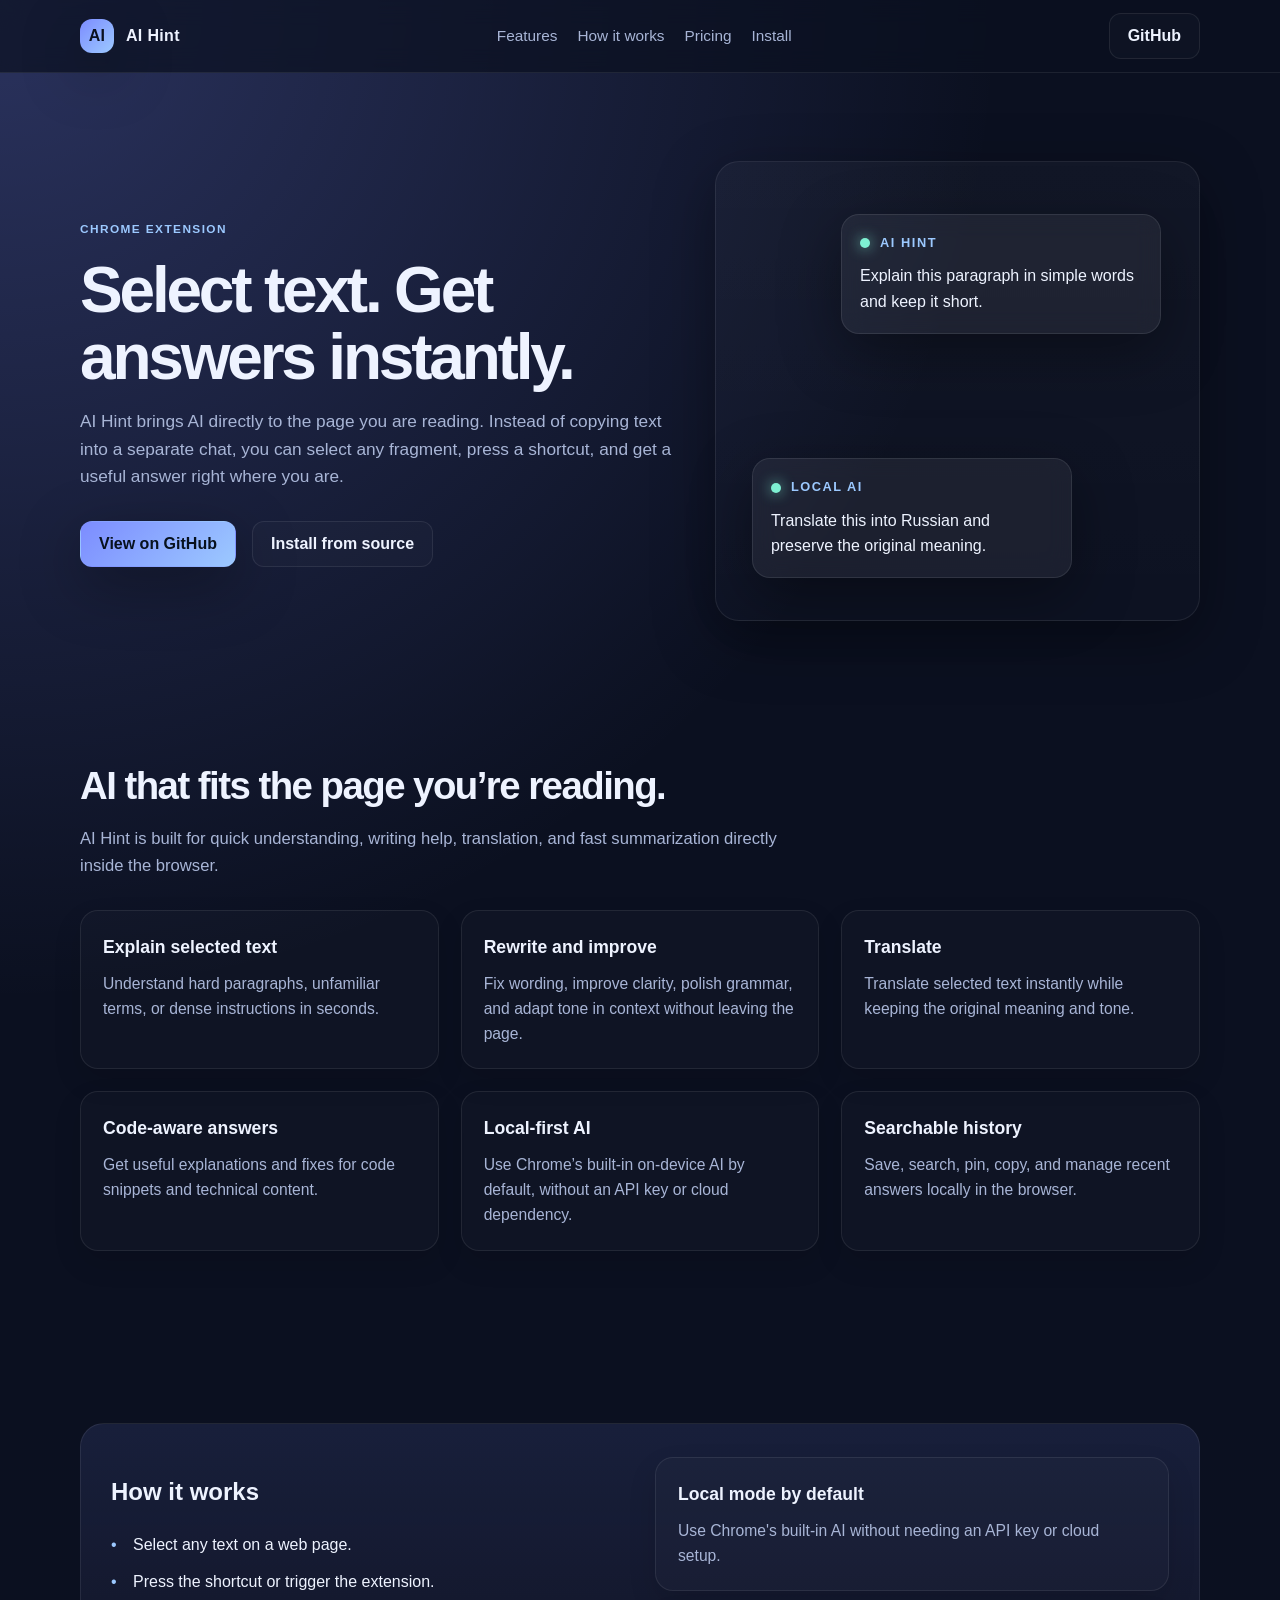
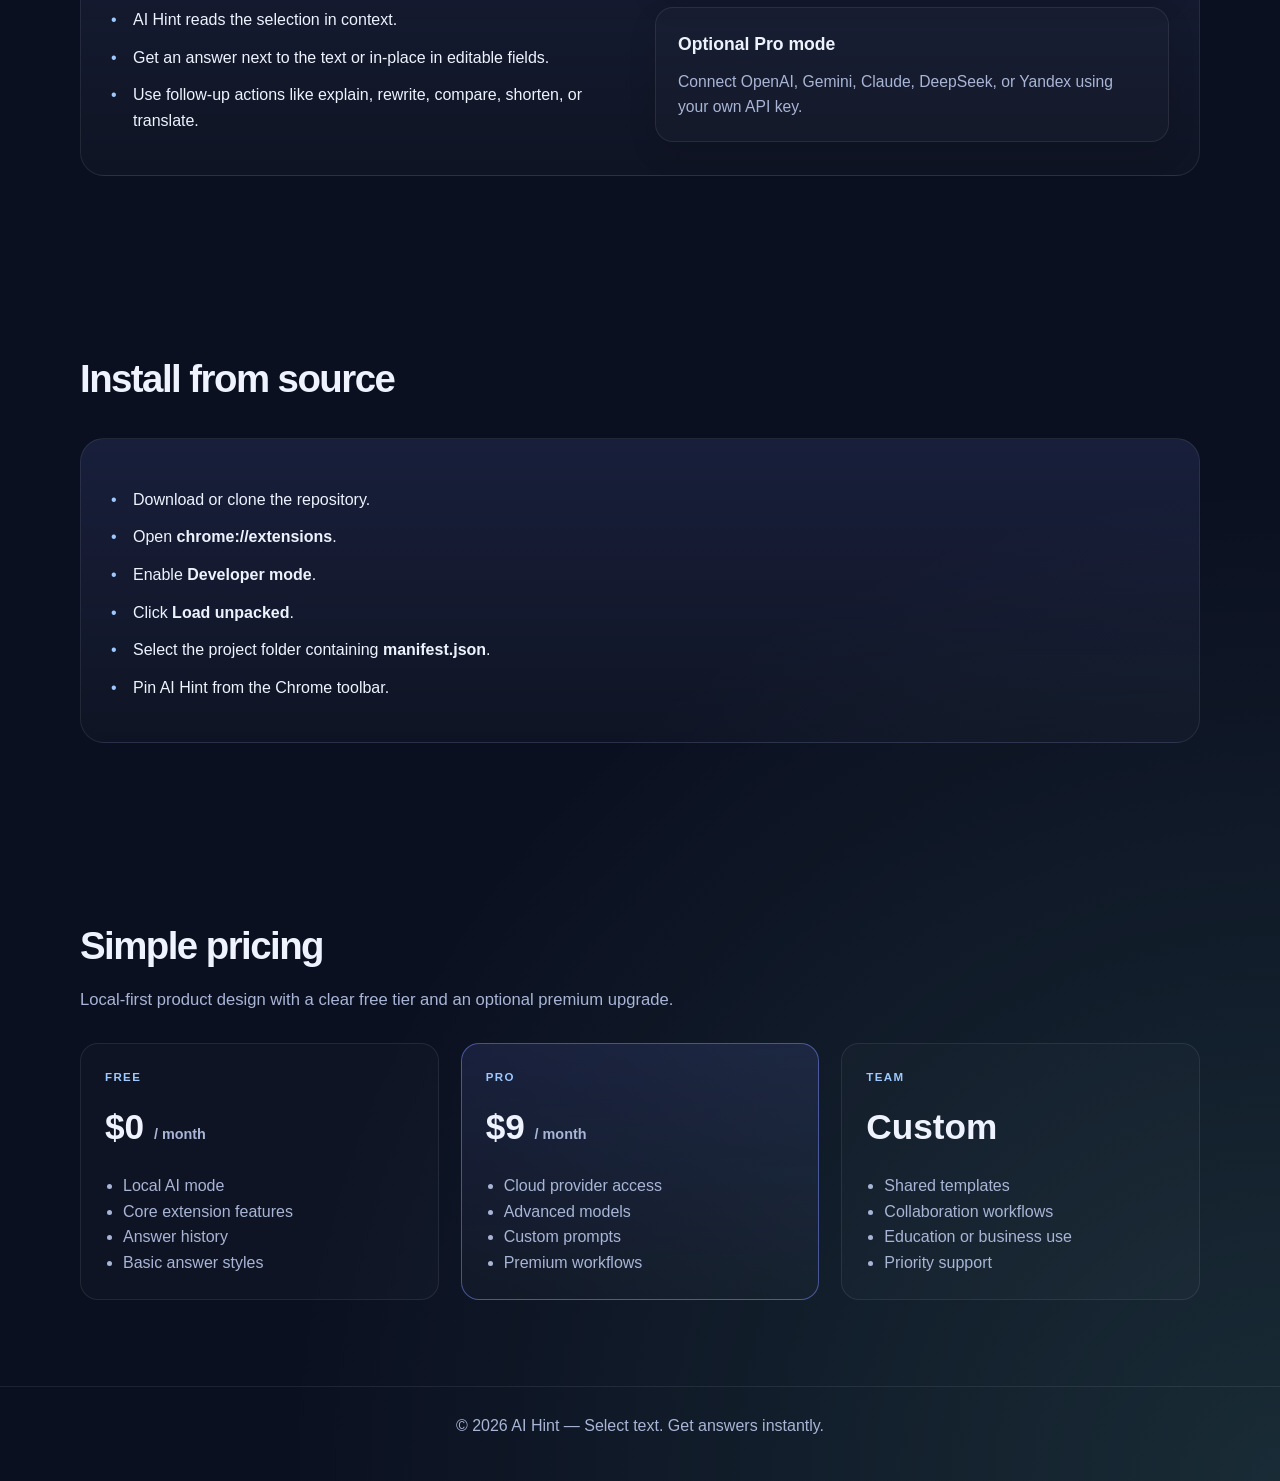
==== commit 57bb314c: "Polish product messaging, README, landing page, and roadmap for AI Hint." ====
--- a/site/index.html
+++ b/site/index.html
@@ -1,116 +1,564 @@
-<!doctype html>
-<!--
-ЗАМЕНИ ПЕРЕД ПУБЛИКАЦИЕЙ:
-1. [CWS_LINK] — URL расширения в Chrome Web Store.
-2. [EMAIL] — контактная почта (можно удалить кнопку).
-3. [ИМЯ] — имя автора в подвале.
-4. Блоки в разделе «Взгляд изнутри» — сейчас там кодовые макеты экранов; замени их содержимое настоящими скриншотами, когда они будут готовы.
-5. --accent в CSS — главный акцентный цвет.
-Тексты обоих языков лежат в объекте COPY в начале скрипта внизу файла.
--->
-<html lang="ru">
+<!DOCTYPE html>
+<html lang="en">
 <head>
-  <meta charset="utf-8"><meta name="viewport" content="width=device-width,initial-scale=1">
-  <meta name="theme-color" content="#f5f6fb"><meta name="description" content="AI Hint — расширение Chrome: выдели текст и получи короткий ответ ИИ рядом с ним.">
-  <meta property="og:type" content="website"><meta property="og:title" content="AI Hint — AI-помощник в Chrome"><meta property="og:description" content="Выдели текст — получи короткий и понятный ответ прямо рядом."><meta property="og:url" content="https://williamssdkok.github.io/ai-hint-chrome-extension/">
-  <meta name="color-scheme" content="light dark"><title>AI Hint — умная подсказка рядом</title>
-  <link rel="icon" href="data:image/svg+xml,%3Csvg xmlns='http://www.w3.org/2000/svg' viewBox='0 0 48 48'%3E%3Crect width='48' height='48' rx='14' fill='%236b63e8'/%3E%3Cpath d='m24 7 4 12 13 5-13 4-4 13-4-13-13-4 13-5z' fill='white'/%3E%3C/svg%3E">
+  <meta charset="UTF-8" />
+  <meta name="viewport" content="width=device-width, initial-scale=1.0" />
+  <title>AI Hint — Select text. Get answers instantly.</title>
+  <meta name="description" content="AI Hint is a Chrome extension that explains, rewrites, translates, and summarizes selected text directly on the page. Local AI by default, Pro support available." />
   <style>
-    :root{color-scheme:light;--bg:#f5f6fb;--surface:#fff;--surface2:#eeeff7;--text:#22243a;--muted:#686d83;--line:#e2e4ef;--accent:#625de3;--accent2:#9287fa;--accent-soft:#e9e8ff;--good:#48a981;--shadow:0 22px 60px #20204b12;--radius:22px;font-family:Inter,Manrope,ui-sans-serif,system-ui,-apple-system,"Segoe UI",sans-serif;scroll-behavior:smooth}
-    :root[data-theme=dark]{color-scheme:dark;--bg:#171720;--surface:#20202c;--surface2:#292936;--text:#f2f0ff;--muted:#b1afc4;--line:#383846;--accent:#aaa0ff;--accent2:#c0b8ff;--accent-soft:#33304e;--good:#75d9b0;--shadow:0 22px 60px #0004}
-    *{box-sizing:border-box}body{margin:0;background:var(--bg);color:var(--text);font-size:15px;line-height:1.65;transition:background .25s,color .25s}a{color:inherit;text-decoration:none}button{font:inherit;color:inherit}svg{display:block}.container{width:min(1140px,calc(100% - 48px));margin-inline:auto}.skip{position:absolute;left:-999px;top:8px;padding:10px;background:var(--surface);z-index:90}.skip:focus{left:8px}.top{position:sticky;z-index:50;top:0;border-bottom:1px solid var(--line);background:color-mix(in srgb,var(--bg) 88%,transparent);backdrop-filter:blur(16px)}.nav{height:72px;display:flex;align-items:center;gap:24px}.brand{display:inline-flex;align-items:center;gap:10px;font-size:15px;font-weight:850;letter-spacing:.12em;white-space:nowrap}.brand-mark{display:grid;place-items:center;width:35px;height:35px;border-radius:12px;color:white;background:linear-gradient(145deg,var(--accent2),var(--accent));box-shadow:0 6px 16px color-mix(in srgb,var(--accent) 30%,transparent)}.brand-mark svg{width:18px}.navlinks{display:flex;align-items:center;gap:20px;margin-left:auto}.navlinks a{color:var(--muted);font-size:12px}.navlinks a:hover{color:var(--accent)}.controls{display:flex;align-items:center;gap:7px}.icon-btn,.lang-btn,.burger{min-height:36px;border:1px solid var(--line);border-radius:11px;background:var(--surface);cursor:pointer}.icon-btn{display:grid;place-items:center;width:38px}.icon-btn svg{width:17px}.lang{display:flex;padding:3px;border:1px solid var(--line);border-radius:11px;background:var(--surface)}.lang-btn{min-height:28px;padding:0 8px;border:0;background:transparent;color:var(--muted);font-size:10px;font-weight:750}.lang-btn[aria-pressed=true]{background:var(--accent-soft);color:var(--accent)}.burger{display:none;padding:0 11px;font-size:12px}.btn{display:inline-flex;align-items:center;justify-content:center;gap:9px;min-height:46px;padding:0 17px;border:1px solid transparent;border-radius:13px;font-size:12px;font-weight:750;transition:transform .18s,box-shadow .18s,background .18s}.btn:hover{transform:translateY(-2px)}.btn:focus-visible,.icon-btn:focus-visible,.lang-btn:focus-visible,.burger:focus-visible,a:focus-visible,summary:focus-visible{outline:3px solid color-mix(in srgb,var(--accent) 48%,transparent);outline-offset:3px}.primary{background:linear-gradient(110deg,var(--accent),#7770ed);color:#fff;box-shadow:0 9px 22px color-mix(in srgb,var(--accent) 25%,transparent)}.primary:hover{box-shadow:0 12px 28px color-mix(in srgb,var(--accent) 34%,transparent)}.secondary{border-color:var(--line);background:var(--surface)}.hero{display:grid;grid-template-columns:1.03fr .97fr;align-items:center;gap:30px;min-height:650px;padding-top:52px;padding-bottom:64px}.eyebrow{display:flex;align-items:center;gap:9px;color:var(--accent);font-size:10px;font-weight:800;letter-spacing:.15em}.eyebrow i{width:7px;height:7px;border-radius:50%;background:var(--good);box-shadow:0 0 0 4px color-mix(in srgb,var(--good) 15%,transparent)}h1,h2,h3,p{margin-top:0}h1{margin:20px 0;font-size:clamp(45px,6.8vw,76px);line-height:1.04;letter-spacing:-.065em}h1 em,.section-title em{color:var(--accent);font-family:Georgia,serif;font-weight:400}.lead{max-width:520px;color:var(--muted);font-size:16px;line-height:1.8}.hero-actions{display:flex;flex-wrap:wrap;gap:11px;margin-top:27px}.tiny{margin-top:17px;color:var(--muted);font-size:11px}.demo{position:relative;min-height:440px;overflow:hidden;border:1px solid var(--line);border-radius:30px;background:radial-gradient(ellipse at 72% 22%,color-mix(in srgb,var(--accent) 14%,var(--surface)),var(--surface) 62%);box-shadow:var(--shadow)}.demo-browser{position:absolute;inset:22px 20px 20px;border:1px solid var(--line);border-radius:16px;background:var(--bg);overflow:hidden}.browserbar{height:38px;display:flex;align-items:center;gap:5px;padding:0 12px;border-bottom:1px solid var(--line)}.browserbar i{width:7px;height:7px;border-radius:50%;background:#f08d93}.browserbar i:nth-child(2){background:#e9bf64}.browserbar i:nth-child(3){background:#68c89a}.address{height:19px;flex:1;margin-left:9px;border-radius:8px;background:var(--surface2)}.webtext{padding:22px 20px;color:var(--muted);font-size:11px;line-height:2}.fake-heading{height:10px;width:55%;margin-bottom:16px;border-radius:6px;background:var(--surface2)}.selected{padding:1px 3px;border-radius:3px;background:color-mix(in srgb,var(--accent) 34%,transparent);color:var(--text)}.demo-bubble{position:absolute;right:14px;bottom:18px;width:min(260px,75%);padding:16px;border:1px solid color-mix(in srgb,var(--accent) 23%,var(--line));border-radius:16px;background:color-mix(in srgb,var(--surface) 91%,transparent);box-shadow:0 15px 40px #17162c24;backdrop-filter:blur(14px);animation:bubble-in .7s .3s both}.bubble-brand{display:flex;align-items:center;gap:7px;margin-bottom:10px;color:var(--accent);font-size:9px;font-weight:850;letter-spacing:.1em}.bubble-brand svg{width:14px}.bubble-answer{min-height:65px;font-size:12px;line-height:1.65}.cursor{display:inline-block;width:2px;height:13px;margin-left:2px;vertical-align:-2px;background:var(--accent);animation:blink .8s steps(2) infinite}.bubble-foot{margin-top:11px;padding-top:9px;border-top:1px solid var(--line);color:var(--muted);font-size:8px;letter-spacing:.09em}.demo-label{position:absolute;right:28px;top:29px;color:var(--muted);font-size:9px;letter-spacing:.12em}.float-shape{position:absolute;top:31px;left:29px;width:35px;height:35px;border:1px solid color-mix(in srgb,var(--accent) 30%,transparent);border-radius:12px;transform:rotate(18deg);animation:float 5s ease-in-out infinite}.section{padding-block:78px;border-top:1px solid var(--line)}.section-head{max-width:740px;margin-bottom:30px}.section-kicker{margin-bottom:10px;color:var(--accent);font-size:10px;font-weight:800;letter-spacing:.15em}.section-title{margin-bottom:13px;font-size:clamp(31px,4.3vw,47px);line-height:1.12;letter-spacing:-.05em}.section-copy{color:var(--muted);font-size:13px;line-height:1.85}.grid{display:grid;grid-template-columns:repeat(3,1fr);gap:13px}.card{padding:22px;border:1px solid var(--line);border-radius:18px;background:var(--surface);box-shadow:0 7px 24px #24234108}.card-icon{display:grid;place-items:center;width:39px;height:39px;margin-bottom:16px;border-radius:12px;color:var(--accent);background:var(--accent-soft)}.card-icon svg{width:20px;height:20px}.card h3{margin-bottom:8px;font-size:14px}.card p{margin:0;color:var(--muted);font-size:11px;line-height:1.75}.steps{display:grid;grid-template-columns:repeat(4,1fr);gap:12px}.step{padding:20px;border:1px solid var(--line);border-radius:18px;background:var(--surface)}.step-no{display:grid;place-items:center;width:31px;height:31px;margin-bottom:16px;border-radius:10px;color:var(--accent);background:var(--accent-soft);font-size:11px;font-weight:850}.step h3{font-size:13px}.step p{margin:0;color:var(--muted);font-size:11px;line-height:1.7}.compare{display:grid;grid-template-columns:1fr 1fr;gap:15px}.plan{padding:25px;border:1px solid var(--line);border-radius:20px;background:var(--surface)}.plan.featured{border-color:color-mix(in srgb,var(--accent) 40%,var(--line));background:linear-gradient(145deg,color-mix(in srgb,var(--accent) 7%,var(--surface)),var(--surface))}.plan-tag{color:var(--accent);font-size:9px;font-weight:850;letter-spacing:.12em}.plan h3{margin:9px 0;font-size:23px}.plan p,.plan li{color:var(--muted);font-size:11px;line-height:1.8}.plan ul{padding-left:17px}.privacy{display:grid;grid-template-columns:62px 1fr;align-items:start;gap:20px;padding:27px;border:1px solid color-mix(in srgb,var(--accent) 25%,var(--line));border-radius:20px;background:color-mix(in srgb,var(--accent) 6%,var(--surface))}.privacy-mark{display:grid;place-items:center;width:54px;height:54px;border-radius:16px;color:var(--accent);background:var(--accent-soft)}.privacy-mark svg{width:25px}.privacy p{max-width:800px;color:var(--muted);font-size:12px;line-height:1.8}.text-link{color:var(--accent);font-size:11px;font-weight:750}.install{padding:24px;border:1px solid var(--line);border-radius:19px;background:var(--surface)}.install ol{padding-left:22px}.install li{padding:5px 0;color:var(--muted);font-size:12px}.install code{padding:3px 6px;border:1px solid var(--line);border-radius:6px;background:var(--surface2);color:var(--text);font-size:10px}.shots{display:grid;grid-template-columns:repeat(4,1fr);gap:12px}.shot{min-height:155px;display:grid;place-items:center;padding:13px;border:1px dashed color-mix(in srgb,var(--accent) 40%,var(--line));border-radius:16px;background:var(--surface2);text-align:center}.shot img{max-width:100%;max-height:150px;object-fit:contain}.shot span{color:var(--muted);font-size:10px}.faq{display:grid;grid-template-columns:1fr 1fr;gap:10px}.faq details{padding:16px 18px;border:1px solid var(--line);border-radius:14px;background:var(--surface)}.faq summary{cursor:pointer;font-size:12px;font-weight:750}.faq details p{margin:12px 0 0;color:var(--muted);font-size:11px;line-height:1.75}.contact-grid{display:flex;flex-wrap:wrap;gap:10px}.contact{display:inline-flex;align-items:center;gap:9px;min-height:44px;padding:0 15px;border:1px solid var(--line);border-radius:12px;background:var(--surface);font-size:11px;font-weight:750}.contact svg{width:17px;height:17px;color:var(--accent)}.footer{display:flex;flex-wrap:wrap;align-items:center;justify-content:space-between;gap:15px;padding-block:24px;border-top:1px solid var(--line);color:var(--muted);font-size:10px}.footer-links{display:flex;gap:16px}.footer a:hover{color:var(--accent)}.reveal{opacity:0;transform:translateY(14px);transition:opacity .55s ease,transform .55s ease}.reveal.visible{opacity:1;transform:none}
-    @keyframes blink{50%{opacity:0}}@keyframes bubble-in{from{opacity:0;transform:translateY(12px) scale(.98)}to{opacity:1;transform:none}}@keyframes float{50%{transform:rotate(18deg) translateY(-8px)}}
-    @media(max-width:900px){.nav{gap:13px}.navlinks{gap:12px}.navlinks a{font-size:10px}.hero{min-height:570px}.grid{grid-template-columns:repeat(2,1fr)}.steps{grid-template-columns:repeat(2,1fr)}}
-    @media(max-width:680px){.container{width:calc(100% - 34px)}.nav{height:64px}.burger{display:block;margin-left:auto}.navlinks{position:absolute;top:63px;left:0;right:0;display:none;align-items:stretch;gap:0;padding:8px 17px 14px;border-bottom:1px solid var(--line);background:var(--bg)}.navlinks.open{display:flex;flex-direction:column}.navlinks a{padding:10px 4px;font-size:12px}.controls{gap:5px}.hero{grid-template-columns:1fr;gap:24px;min-height:auto;padding-top:57px;padding-bottom:48px}.hero-copy{order:0}.hero h1{font-size:clamp(43px,13vw,61px)}.lead{font-size:14px}.demo{min-height:360px}.section{padding-block:55px}.grid{grid-template-columns:1fr 1fr;gap:9px}.card{padding:16px}.steps,.compare,.faq{grid-template-columns:1fr}.privacy{grid-template-columns:42px 1fr;gap:12px;padding:18px}.privacy-mark{width:40px;height:40px;border-radius:12px}.shots{grid-template-columns:1fr 1fr}.shot{min-height:120px}.footer{align-items:flex-start;flex-direction:column}.footer-links{flex-wrap:wrap}}
-    @media(max-width:390px){.brand{font-size:12px}.icon-btn{width:34px;min-height:34px}.lang-btn{padding-inline:6px}.grid{grid-template-columns:1fr}.hero-actions .btn{width:100%}}
-    @media(prefers-reduced-motion:reduce){*,*::before,*::after{scroll-behavior:auto!important;animation-duration:.01ms!important;animation-iteration-count:1!important;transition-duration:.01ms!important}.reveal{opacity:1;transform:none}}
-    .shot{display:flex;flex-direction:column;justify-content:space-between;gap:11px;min-width:0;overflow:hidden;padding:10px}.shot>span{display:block;padding:0 3px 3px;color:var(--muted);font-size:10px}.mock{position:relative;width:100%;height:165px;overflow:hidden;border:1px solid var(--line);border-radius:12px;background:var(--surface);box-shadow:0 5px 15px #17162c12;color:var(--text);font-family:Inter,ui-sans-serif,system-ui,sans-serif;text-align:left}.popup-mock{padding:10px}.mock-head{display:flex;align-items:center;gap:6px;font-size:9px}.mock-logo{display:grid;place-items:center;width:20px;height:20px;border-radius:7px;background:var(--accent);color:#fff}.mock-head small{margin-left:auto;color:var(--muted);font-size:6px}.mock-mode{display:flex;align-items:center;gap:7px;margin-top:10px;padding:8px;border:1px solid var(--line);border-radius:9px}.mock-mode i{width:7px;height:7px;border-radius:50%;background:var(--good)}.mock-mode div{display:grid;gap:2px}.mock-mode div b{font-size:7px}.mock-mode div small{color:var(--muted);font-size:6px}.mock-mode strong{margin-left:auto;padding:4px 6px;border-radius:5px;background:#202133;color:white;font-size:6px}.mock-row{display:flex;justify-content:space-between;margin:10px 2px;color:var(--muted);font-size:7px}.mock-row b{padding:3px 6px;border:1px solid var(--line);border-radius:5px;color:var(--text);font-size:7px}.mock-button{padding:8px 6px;border-radius:7px;background:var(--accent);color:white;text-align:center;font-size:7px;font-weight:700}.mock-footer{padding-top:7px;color:var(--muted);text-align:center;font-size:6px}.page-mock{background:var(--bg)}.mock-browserbar{display:flex;gap:4px;padding:8px;border-bottom:1px solid var(--line)}.mock-browserbar i{width:5px;height:5px;border-radius:50%;background:#ee8b8f}.mock-browserbar i:nth-child(2){background:#e8bd66}.mock-browserbar i:nth-child(3){background:#62bf91}.mock-lines{padding:11px;color:var(--muted);font-size:7px;line-height:1.8}.mock-lines b{color:var(--text);font-size:8px}.mock-lines p{margin:5px 0}.mock-lines mark{border-radius:2px;background:color-mix(in srgb,var(--accent) 32%,transparent);color:var(--text)}.mock-bubble{position:absolute;right:7px;bottom:6px;width:64%;padding:8px;border:1px solid var(--line);border-radius:9px;background:var(--surface);box-shadow:0 5px 16px #0002}.mock-bubble small,.mock-entry small{display:block;color:var(--accent);font-size:5px;font-weight:800;letter-spacing:.1em}.mock-bubble b{display:block;margin:4px 0;font-size:7px}.mock-bubble p,.mock-entry p{margin:0;color:var(--muted);font-size:6px;line-height:1.5}.mock-bubble footer{margin-top:6px;padding-top:4px;border-top:1px solid var(--line);color:var(--muted);font-size:5px}.settings-mock{padding:10px}.mock-settings-head{display:flex;align-items:center;gap:5px;font-size:8px}.mock-settings-head span{color:var(--accent)}.mock-settings-head small{margin-left:auto;color:var(--muted);font-size:6px;letter-spacing:.1em}.mock-tabs{display:flex;gap:4px;margin:10px 0 8px;padding:3px;border-radius:7px;background:var(--surface2)}.mock-tabs b{flex:1;padding:5px;border-radius:5px;color:var(--muted);text-align:center;font-size:6px}.mock-tabs b.active{background:var(--surface);color:var(--accent);box-shadow:0 1px 4px #0001}.settings-mock label{display:block;margin:6px 0;color:var(--muted);font-size:6px}.settings-mock label div{margin-top:3px;padding:5px;border:1px solid var(--line);border-radius:5px;color:var(--text);font-size:6px}.mock-check{padding-top:5px;color:var(--muted);font-size:6px}.history-mock{padding:10px}.mock-history-head{display:flex;justify-content:space-between;align-items:center;font-size:8px}.mock-history-head small{color:var(--accent);font-size:6px;font-weight:800}.mock-search{margin:8px 0;padding:5px;border:1px solid var(--line);border-radius:6px;color:var(--muted);font-size:6px}.mock-entry{padding:7px 0;border-top:1px solid var(--line)}.mock-entry b{display:block;margin:3px 0;font-size:7px}
+    :root {
+      --bg: #0b1020;
+      --bg-2: #121a2d;
+      --panel: #141d31;
+      --panel-2: #1a2340;
+      --primary: #7c8cff;
+      --primary-2: #9cc9ff;
+      --text: #eef3ff;
+      --muted: #a8b5d6;
+      --line: rgba(255,255,255,0.08);
+      --accent: #7ef0d2;
+      --shadow: 0 18px 60px rgba(0,0,0,0.35);
+    }
+
+    * { box-sizing: border-box; }
+    html { scroll-behavior: smooth; }
+    body {
+      margin: 0;
+      font-family: Inter, "Segoe UI", sans-serif;
+      background:
+        radial-gradient(circle at top left, rgba(124, 140, 255, 0.28), transparent 30%),
+        radial-gradient(circle at bottom right, rgba(126, 240, 210, 0.12), transparent 30%),
+        var(--bg);
+      color: var(--text);
+      line-height: 1.6;
+    }
+
+    a { color: inherit; text-decoration: none; }
+    .container {
+      width: min(1120px, calc(100% - 32px));
+      margin: 0 auto;
+    }
+
+    header {
+      position: sticky;
+      top: 0;
+      backdrop-filter: blur(12px);
+      background: rgba(11, 16, 32, 0.7);
+      border-bottom: 1px solid var(--line);
+      z-index: 10;
+    }
+
+    .nav {
+      display: flex;
+      align-items: center;
+      justify-content: space-between;
+      min-height: 72px;
+      gap: 16px;
+    }
+
+    .brand {
+      display: flex;
+      align-items: center;
+      gap: 12px;
+      font-weight: 700;
+      letter-spacing: 0.02em;
+    }
+
+    .brand-mark {
+      width: 34px;
+      height: 34px;
+      border-radius: 12px;
+      display: grid;
+      place-items: center;
+      background: linear-gradient(135deg, var(--primary), var(--primary-2));
+      color: var(--bg);
+      font-weight: 900;
+      box-shadow: var(--shadow);
+    }
+
+    .nav-links {
+      display: flex;
+      align-items: center;
+      gap: 20px;
+      color: var(--muted);
+      font-size: 0.96rem;
+    }
+
+    .button {
+      display: inline-flex;
+      align-items: center;
+      justify-content: center;
+      min-height: 46px;
+      padding: 0 18px;
+      border-radius: 12px;
+      border: 1px solid transparent;
+      font-weight: 700;
+      transition: 0.2s ease all;
+      cursor: pointer;
+    }
+
+    .button.primary {
+      background: linear-gradient(135deg, var(--primary), var(--primary-2));
+      color: #07111e;
+      box-shadow: var(--shadow);
+    }
+
+    .button.secondary {
+      border-color: var(--line);
+      background: rgba(255,255,255,0.02);
+      color: var(--text);
+    }
+
+    .hero {
+      padding: 88px 0 48px;
+    }
+
+    .hero-grid {
+      display: grid;
+      grid-template-columns: 1.1fr 0.9fr;
+      gap: 42px;
+      align-items: center;
+    }
+
+    .eyebrow {
+      display: inline-block;
+      color: var(--primary-2);
+      font-weight: 700;
+      letter-spacing: 0.12em;
+      text-transform: uppercase;
+      font-size: 0.74rem;
+      margin-bottom: 18px;
+    }
+
+    h1 {
+      margin: 0;
+      font-size: clamp(2.7rem, 5vw, 5rem);
+      line-height: 1.04;
+      letter-spacing: -0.05em;
+    }
+
+    .hero p {
+      margin-top: 18px;
+      font-size: 1.08rem;
+      color: var(--muted);
+      max-width: 650px;
+    }
+
+    .hero-actions {
+      display: flex;
+      flex-wrap: wrap;
+      gap: 16px;
+      margin-top: 30px;
+    }
+
+    .mockup {
+      position: relative;
+      background: linear-gradient(180deg, rgba(255,255,255,0.03), rgba(255,255,255,0.01));
+      border: 1px solid var(--line);
+      border-radius: 24px;
+      padding: 30px;
+      box-shadow: var(--shadow);
+      min-height: 460px;
+    }
+
+    .bubble {
+      position: absolute;
+      width: min(320px, 72%);
+      border-radius: 18px;
+      background: rgba(255,255,255,0.06);
+      border: 1px solid rgba(255,255,255,0.09);
+      padding: 18px;
+      backdrop-filter: blur(12px);
+      box-shadow: var(--shadow);
+    }
+
+    .bubble.one {
+      top: 52px;
+      right: 38px;
+    }
+
+    .bubble.two {
+      left: 36px;
+      bottom: 42px;
+    }
+
+    .bubble-header {
+      display: flex;
+      align-items: center;
+      gap: 10px;
+      color: var(--primary-2);
+      font-size: 0.8rem;
+      font-weight: 800;
+      letter-spacing: 0.12em;
+      text-transform: uppercase;
+      margin-bottom: 10px;
+    }
+
+    .dot {
+      width: 10px;
+      height: 10px;
+      border-radius: 50%;
+      background: var(--accent);
+      display: inline-block;
+      box-shadow: 0 0 14px rgba(126,240,210,0.8);
+    }
+
+    .bubble p {
+      margin: 0;
+      color: var(--text);
+      font-size: 1rem;
+      line-height: 1.6;
+    }
+
+    .panel {
+      padding: 86px 0;
+    }
+
+    .section-header {
+      margin-bottom: 28px;
+    }
+
+    .section-header h2 {
+      margin: 0 0 10px;
+      font-size: clamp(2rem, 3vw, 3rem);
+      letter-spacing: -0.04em;
+    }
+
+    .section-header p {
+      margin: 0;
+      color: var(--muted);
+      max-width: 720px;
+      font-size: 1.04rem;
+    }
+
+    .features-grid {
+      display: grid;
+      grid-template-columns: repeat(3, minmax(0, 1fr));
+      gap: 22px;
+      margin-top: 30px;
+    }
+
+    .feature {
+      background: rgba(255,255,255,0.02);
+      border: 1px solid var(--line);
+      border-radius: 18px;
+      padding: 22px;
+      box-shadow: 0 12px 28px rgba(0,0,0,0.12);
+    }
+
+    .feature h3 {
+      margin: 0 0 10px;
+      font-size: 1.1rem;
+    }
+
+    .feature p {
+      margin: 0;
+      color: var(--muted);
+      font-size: 0.98rem;
+    }
+
+    .highlight {
+      background: linear-gradient(180deg, rgba(124,140,255,0.12), rgba(255,255,255,0.02));
+      border: 1px solid var(--line);
+      border-radius: 24px;
+      padding: 30px;
+    }
+
+    .two-col {
+      display: grid;
+      grid-template-columns: 1fr 1fr;
+      gap: 30px;
+      align-items: center;
+    }
+
+    .list {
+      list-style: none;
+      padding: 0;
+      margin: 18px 0 0;
+    }
+
+    .list li {
+      margin-bottom: 12px;
+      padding-left: 22px;
+      position: relative;
+      color: var(--text);
+    }
+
+    .list li::before {
+      content: "•";
+      position: absolute;
+      left: 0;
+      top: 0;
+      color: var(--primary-2);
+    }
+
+    .pricing {
+      display: grid;
+      grid-template-columns: repeat(3, minmax(0, 1fr));
+      gap: 22px;
+      margin-top: 30px;
+    }
+
+    .price-card {
+      background: rgba(255,255,255,0.02);
+      border: 1px solid var(--line);
+      border-radius: 18px;
+      padding: 24px;
+    }
+
+    .price-card.featured {
+      border-color: rgba(124,140,255,0.5);
+      background: linear-gradient(180deg, rgba(124,140,255,0.12), rgba(255,255,255,0.02));
+    }
+
+    .price-label {
+      color: var(--primary-2);
+      letter-spacing: 0.12em;
+      text-transform: uppercase;
+      font-size: 0.72rem;
+      font-weight: 800;
+    }
+
+    .price {
+      font-size: 2.2rem;
+      font-weight: 800;
+      margin: 12px 0;
+    }
+
+    .price small {
+      font-size: 0.9rem;
+      color: var(--muted);
+    }
+
+    .price-card ul {
+      margin: 18px 0 0;
+      padding-left: 18px;
+      color: var(--muted);
+    }
+
+    footer {
+      border-top: 1px solid var(--line);
+      padding: 26px 0 42px;
+      color: var(--muted);
+      text-align: center;
+    }
+
+    @media (max-width: 900px) {
+      .hero-grid,
+      .two-col,
+      .features-grid,
+      .pricing {
+        grid-template-columns: 1fr;
+      }
+
+      .mockup {
+        min-height: 300px;
+      }
+    }
   </style>
 </head>
 <body>
-  <a class="skip" href="#main" data-i="skip">Перейти к содержимому</a>
-  <header class="top"><div class="nav container">
-    <a class="brand" href="#home" aria-label="AI Hint"><span class="brand-mark"><svg viewBox="0 0 24 24" fill="currentColor" aria-hidden="true"><path d="m12 1.8 2.5 7.1 7.1 2.7-7.1 2.5-2.5 7.1-2.5-7.1-7.1-2.5 7.1-2.7z"/></svg></span>AI HINT</a>
-    <button class="burger" aria-expanded="false" aria-controls="navlinks" data-i="menu">Меню</button>
-    <nav class="navlinks" id="navlinks" aria-label="Навигация">
-      <a href="#about" data-i="navAbout">О проекте</a><a href="#features" data-i="navFeatures">Возможности</a><a href="#how" data-i="navHow">Как это работает</a><a href="#privacy" data-i="navPrivacy">Приватность</a><a href="#faq" data-i="navFaq">FAQ</a><a href="#contacts" data-i="navContacts">Контакты</a>
-    </nav>
-    <div class="controls">
-      <div class="lang" aria-label="Language"><button class="lang-btn" data-lang="ru" aria-pressed="true">RU</button><button class="lang-btn" data-lang="en" aria-pressed="false">EN</button></div>
-      <button class="icon-btn" id="themeToggle" type="button" aria-label="Переключить тему" title="Переключить тему"><svg id="themeIcon" viewBox="0 0 24 24" fill="none" stroke="currentColor" stroke-width="1.8" stroke-linecap="round" aria-hidden="true"><circle cx="12" cy="12" r="4"/><path d="M12 2v2m0 16v2M4.93 4.93l1.42 1.42m11.3 11.3 1.42 1.42M2 12h2m16 0h2M4.93 19.07l1.42-1.42m11.3-11.3 1.42-1.42"/></svg></button>
+  <header>
+    <div class="container nav">
+      <div class="brand">
+        <div class="brand-mark">AI</div>
+        <span>AI Hint</span>
+      </div>
+
+      <nav class="nav-links">
+        <a href="#features">Features</a>
+        <a href="#how-it-works">How it works</a>
+        <a href="#pricing">Pricing</a>
+        <a href="#install">Install</a>
+      </nav>
+
+      <a class="button secondary" href="https://github.com/Williamssdkok/ai-hint-chrome-extension" target="_blank" rel="noopener">
+        GitHub
+      </a>
     </div>
-  </div></header>
-  <main id="main">
-    <section class="hero container" id="home">
-      <div class="hero-copy reveal"><div class="eyebrow"><i></i><span data-i="eyebrow">AI-ПОМОЩНИК ДЛЯ CHROME</span></div><h1 data-i-html="heroTitle">Понять сложное.<br><em>Продолжить своё.</em></h1><p class="lead" data-i="heroText">Выдели текст на странице — AI Hint даст короткий ответ рядом. Объяснение, перевод или подсказка по коду в один шаг.</p><div class="hero-actions"><a class="btn primary" href="[CWS_LINK]" data-i="installBtn">Установить из Chrome Web Store <span aria-hidden="true">↗</span></a><a class="btn secondary" href="https://github.com/Williamssdkok/ai-hint-chrome-extension" target="_blank" rel="noopener noreferrer" data-i="githubBtn">Смотреть на GitHub <span aria-hidden="true">↗</span></a></div><p class="tiny" data-i="heroNote">Локальный режим по умолчанию · без API-ключа</p></div>
-      <div class="demo reveal" role="img" aria-label="Анимированная демонстрация AI Hint"><div class="float-shape"></div><span class="demo-label" data-i="demoLabel">ЖИВОЙ ПРИМЕР</span><div class="demo-browser"><div class="browserbar"><i></i><i></i><i></i><span class="address"></span></div><div class="webtext"><div class="fake-heading"></div><span data-i="demoText">Когда мы говорим об обучении, важно помнить: </span><span class="selected" data-i="selectedText">сложную идею легче понять по шагам</span><span data-i="demoTail">. Начни с основного принципа, а затем посмотри на примеры.</span><br><br><span data-i="demoFiller">Так материал запоминается лучше, а новые понятия складываются в единую картину.</span></div></div><div class="demo-bubble"><div class="bubble-brand"><svg viewBox="0 0 24 24" fill="currentColor" aria-hidden="true"><path d="m12 1.8 2.5 7.1 7.1 2.7-7.1 2.5-2.5 7.1-2.5-7.1-7.1-2.5 7.1-2.7z"/></svg>AI HINT</div><div class="bubble-answer" id="typedAnswer" data-i="typedAnswer">Большую мысль проще понять, если разделить её на небольшие шаги.<span class="cursor"></span></div><div class="bubble-foot" data-i="bubbleFoot">LOCAL · ОБРАБОТКА НА УСТРОЙСТВЕ</div></div></div>
+  </header>
+
+  <main>
+    <section class="hero">
+      <div class="container hero-grid">
+        <div>
+          <div class="eyebrow">Chrome extension</div>
+          <h1>Select text. Get answers instantly.</h1>
+          <p>
+            AI Hint brings AI directly to the page you are reading. Instead of copying text into a separate chat, you can select any fragment, press a shortcut, and get a useful answer right where you are.
+          </p>
+
+          <div class="hero-actions">
+            <a class="button primary" href="https://github.com/Williamssdkok/ai-hint-chrome-extension" target="_blank" rel="noopener">
+              View on GitHub
+            </a>
+            <a class="button secondary" href="#install">
+              Install from source
+            </a>
+          </div>
+        </div>
+
+        <div class="mockup">
+          <div class="bubble one">
+            <div class="bubble-header">
+              <span class="dot"></span>
+              AI Hint
+            </div>
+            <p>Explain this paragraph in simple words and keep it short.</p>
+          </div>
+
+          <div class="bubble two">
+            <div class="bubble-header">
+              <span class="dot"></span>
+              Local AI
+            </div>
+            <p>Translate this into Russian and preserve the original meaning.</p>
+          </div>
+        </div>
+      </div>
     </section>
 
-    <section class="section container reveal" id="about"><div class="section-head"><div class="section-kicker" data-i="aboutKicker">01 / О ПРОЕКТЕ</div><h2 class="section-title" data-i-html="aboutTitle">Небольшая подсказка,<br><em>когда она нужна.</em></h2><p class="section-copy" data-i="aboutText">AI Hint создан, чтобы разбираться в информации прямо в браузере. Не нужно терять место, копировать фрагмент в отдельный чат и потом возвращаться назад: выдели текст и задай вопрос в контексте страницы. Проект развивается как простой и прозрачный инструмент для повседневного чтения, учёбы и работы.</p></div></section>
-
-    <section class="section container reveal" id="features"><div class="section-head"><div class="section-kicker" data-i="featuresKicker">02 / ВОЗМОЖНОСТИ</div><h2 class="section-title" data-i-html="featuresTitle">Всё нужное.<br><em>Ничего лишнего.</em></h2></div><div class="grid">
-      <article class="card"><span class="card-icon"><svg viewBox="0 0 24 24" fill="none" stroke="currentColor" stroke-width="1.8"><path d="M5 4h14v16H5zM8 8h8M8 12h6M8 16h4"/></svg></span><h3 data-i="f1Title">Ответ по выделению</h3><p data-i="f1Text">Выдели фрагмент и вызови AI Hint сочетанием Ctrl + Shift + Space.</p></article>
-      <article class="card"><span class="card-icon"><svg viewBox="0 0 24 24" fill="none" stroke="currentColor" stroke-width="1.8"><path d="M12 3a9 9 0 1 0 9 9h-9zM15 3.5A9 9 0 0 1 20.5 9H15z"/></svg></span><h3 data-i="f2Title">Lite — локально</h3><p data-i="f2Text">Использует встроенный AI Chrome на устройстве, если он доступен. API-ключ не нужен.</p></article>
-      <article class="card"><span class="card-icon"><svg viewBox="0 0 24 24" fill="none" stroke="currentColor" stroke-width="1.8"><path d="M12 3 4 7v5c0 5 3.5 8 8 9 4.5-1 8-4 8-9V7zM9 12l2 2 4-4"/></svg></span><h3 data-i="f3Title">Pro — свой провайдер</h3><p data-i="f3Text">Подключи свой ключ OpenAI, Gemini, Claude, DeepSeek или Yandex AI Studio.</p></article>
-      <article class="card"><span class="card-icon"><svg viewBox="0 0 24 24" fill="none" stroke="currentColor" stroke-width="1.8"><path d="M4 5h16M4 12h10M4 19h7M17 10l3 2-3 2"/></svg></span><h3 data-i="f4Title">Стиль под задачу</h3><p data-i="f4Text">Обычный ответ, Учёба, Код, Перевод или собственный стиль.</p></article>
-      <article class="card"><span class="card-icon"><svg viewBox="0 0 24 24" fill="none" stroke="currentColor" stroke-width="1.8"><circle cx="12" cy="12" r="9"/><path d="M12 7v5l3 2"/></svg></span><h3 data-i="f5Title">Нужная глубина</h3><p data-i="f5Text">Быстрый ответ, умное объяснение или подробный разбор — выбирай сам.</p></article>
-      <article class="card"><span class="card-icon"><svg viewBox="0 0 24 24" fill="none" stroke="currentColor" stroke-width="1.8"><path d="M5 19 12 4l7 15M8 14h8M4 21h16"/></svg></span><h3 data-i="f6Title">Математический блиц</h3><p data-i="f6Text">Небольшая офлайн-игра для тренировки устного счёта.</p></article>
-    </div></section>
-
-    <section class="section container reveal" id="how"><div class="section-head"><div class="section-kicker" data-i="howKicker">03 / КАК ЭТО РАБОТАЕТ</div><h2 class="section-title" data-i-html="howTitle">От вопроса<br><em>до ясности — за секунды.</em></h2></div><div class="steps">
-      <article class="step"><span class="step-no">01</span><h3 data-i="step1Title">Установи</h3><p data-i="step1Text">Добавь AI Hint из Chrome Web Store или загрузи расширение из исходников.</p></article>
-      <article class="step"><span class="step-no">02</span><h3 data-i="step2Title">Выдели текст</h3><p data-i="step2Text">Отметь слово, предложение, абзац или фрагмент кода на странице.</p></article>
-      <article class="step"><span class="step-no">03</span><h3 data-i="step3Title">Спроси</h3><p data-i="step3Text">Нажми Ctrl + Shift + Space или выбери действие в контекстном меню.</p></article>
-      <article class="step"><span class="step-no">04</span><h3 data-i="step4Title">Продолжай</h3><p data-i="step4Text">Прочитай ответ, уточни его кнопками или скопируй и вернись к странице.</p></article>
-    </div></section>
-
-    <section class="section container reveal"><div class="section-head"><div class="section-kicker" data-i="compareKicker">04 / LITE И PRO</div><h2 class="section-title" data-i-html="compareTitle">Выбирай свой<br><em>способ работы.</em></h2></div><div class="compare">
-      <article class="plan featured"><span class="plan-tag">AI HINT · LITE</span><h3 data-i="liteTitle">Локальный режим</h3><p data-i="liteText">Основной режим AI Hint: запрос обрабатывает встроенный в Chrome AI, если браузер и устройство его поддерживают.</p><ul><li data-i="liteLi1">Без API-ключа и оплаты за API</li><li data-i="liteLi2">Текст остаётся на устройстве</li><li data-i="liteLi3">Доступность зависит от Chrome и компьютера</li></ul></article>
-      <article class="plan"><span class="plan-tag">AI HINT · PRO</span><h3 data-i="proTitle">Облачный режим</h3><p data-i="proText">Подключается отдельно в настройках. Ты сам выбираешь провайдера и используешь собственный API-ключ.</p><ul><li data-i="proLi1">OpenAI, Gemini, Claude, DeepSeek, Yandex</li><li data-i="proLi2">Запрос отправляется выбранному провайдеру</li><li data-i="proLi3">Стоимость и правила зависят от провайдера</li></ul></article>
-    </div></section>
-
-    <section class="section container reveal" id="privacy"><div class="privacy"><span class="privacy-mark"><svg viewBox="0 0 24 24" fill="none" stroke="currentColor" stroke-width="1.7"><path d="M12 3 4.5 6v5.5c0 4.8 3.2 7.8 7.5 9.5 4.3-1.7 7.5-4.7 7.5-9.5V6zM9 12l2 2 4-4"/></svg></span><div><div class="section-kicker" data-i="privacyKicker">05 / ПРИВАТНОСТЬ</div><h2 class="section-title" data-i="privacyTitle">Данные под твоим контролем.</h2><p data-i="privacyText">AI Hint не использует аналитику и телеметрию. Расширение читает текст только после твоего действия. В Lite он обрабатывается на устройстве; в Pro отправляется выбранному AI-провайдеру. История (если включена) и настройки хранятся локально в браузере; ответы можно закрепить.</p><a class="text-link" href="https://github.com/Williamssdkok/ai-hint-chrome-extension/blob/main/PRIVACY.md" target="_blank" rel="noopener noreferrer" data-i="privacyLink">Политика приватности →</a></div></div></section>
-
-    <section class="section container reveal" id="source-install"><div class="section-head"><div class="section-kicker" data-i="sourceKicker">06 / УСТАНОВКА ИЗ ИСХОДНИКОВ</div><h2 class="section-title" data-i-html="sourceTitle">Попробуй AI Hint<br><em>в несколько шагов.</em></h2><p class="section-copy" data-i="sourceText">Если расширение ещё не опубликовано в Chrome Web Store, установи его вручную:</p></div><div class="install"><ol><li data-i="install1">Скачай ZIP проекта с GitHub и распакуй его.</li><li data-i-html="install2">В Chrome открой <code>chrome://extensions</code>.</li><li data-i="install3">Включи переключатель «Режим разработчика».</li><li data-i="install4">Нажми «Загрузить распакованное расширение» и выбери папку проекта с manifest.json.</li><li data-i="install5">Закрепи AI Hint на панели расширений и выдели текст на обычной странице.</li></ol><a class="btn secondary" href="https://github.com/Williamssdkok/ai-hint-chrome-extension" target="_blank" rel="noopener noreferrer" data-i="sourceBtn">Исходный код на GitHub ↗</a></div></section>
-
-    <section class="section container reveal" id="screenshots"><div class="section-head"><div class="section-kicker" data-i="shotsKicker">07 / ВЗГЛЯД ИЗНУТРИ</div><h2 class="section-title" data-i="shotsTitle">AI Hint в деле</h2><p class="section-copy" data-i="shotsText">Четыре момента: от первого запуска до сохранённых ответов.</p></div><div class="shots">
-      <article class="shot"><div class="mock popup-mock" role="img" aria-label="Окно расширения AI Hint"><div class="mock-head"><span class="mock-logo">✦</span><b>AI HINT</b><small>умный помощник</small></div><div class="mock-mode"><i></i><div><b>AI HINT</b><small>LOCAL · Chrome AI</small></div><strong>PRO</strong></div><div class="mock-row"><span>Стиль ответа</span><b>Учёба⌄</b></div><div class="mock-button">✦　Спросить о выделенном</div><div class="mock-footer">Ctrl + Shift + Space</div></div><span data-i="shot1">Окно расширения</span></article>
-      <article class="shot"><div class="mock page-mock" role="img" aria-label="AI Hint объясняет выделенный текст"><div class="mock-browserbar"><i></i><i></i><i></i></div><div class="mock-lines"><b>Как устроено обучение</b><p>Новая идея легче усваивается,<br><mark>если разбить её на маленькие шаги</mark><br>и связать с примерами.</p></div><div class="mock-bubble"><small>✦ AI HINT</small><b>Проще говоря</b><p>Раздели большую задачу на части и решай их по очереди.</p><footer>Проще　 Короче　 Копировать</footer></div></div><span data-i="shot2">Ответ рядом с текстом</span></article>
-      <article class="shot"><div class="mock settings-mock" role="img" aria-label="Настройки Lite и Pro"><div class="mock-settings-head"><span>✦</span><b>AI HINT</b><small>НАСТРОЙКИ</small></div><div class="mock-tabs"><b class="active">ЛОКАЛЬНО</b><b>PRO</b></div><label>Стиль ответа<div>Авто — определить самому　⌄</div></label><label>Язык ответа<div>Авто　⌄</div></label><div class="mock-check">✓　Сохранять историю ответов</div></div><span data-i="shot3">Настройки режимов</span></article>
-      <article class="shot"><div class="mock history-mock" role="img" aria-label="История ответов AI Hint"><div class="mock-history-head"><b>История ответов</b><small>AI HINT</small></div><div class="mock-search">⌕　Найти ответ…</div><div class="mock-entry"><small>УЧЁБА · СЕГОДНЯ</small><b>Почему небо голубое?</b><p>Солнечный свет рассеивается в атмосфере…</p></div><div class="mock-entry"><small>ПЕРЕВОД · ВЧЕРА</small><b>Перевод выделенного текста</b><p>Смысл и тон оригинала сохранены…</p></div></div><span data-i="shot4">История ответов</span></article>
-    </div></section>
-
-    <section class="section container reveal" id="faq"><div class="section-head"><div class="section-kicker">08 / FAQ</div><h2 class="section-title" data-i="faqTitle">Частые вопросы</h2></div><div class="faq">
-      <details><summary data-i="q1">AI Hint бесплатный?</summary><p data-i="a1">Локальный режим не требует API-ключа и оплаты за API. Pro использует твой ключ, и провайдер может тарифицировать запросы.</p></details>
-      <details><summary data-i="q2">Почему Lite не запускается?</summary><p data-i="a2">Встроенный AI доступен не во всех версиях Chrome и не на всех устройствах. Проверь Chrome и диагностику в настройках расширения.</p></details>
-      <details><summary data-i="q3">Нужен ли ключ для обычного режима?</summary><p data-i="a3">Нет. Ключ нужен только если сам включишь Pro и подключишь провайдера.</p></details>
-      <details><summary data-i="q4">Куда отправляется выделенный текст?</summary><p data-i="a4">В Lite текст обрабатывается локально. В Pro он уходит только провайдеру, которого ты выбрал.</p></details>
-      <details><summary data-i="q5">На каких страницах работает расширение?</summary><p data-i="a5">На обычных веб-страницах. Chrome ограничивает работу расширений на внутренних страницах браузера и некоторых защищённых сайтах.</p></details>
-      <details><summary data-i="q6">Как поменять сочетание клавиш?</summary><p data-i="a6">Открой chrome://extensions/shortcuts и назначь удобное сочетание для AI Hint.</p></details>
-      <details><summary data-i="q7">Где хранятся ответы?</summary><p data-i="a7">До 10 незакреплённых ответов сохраняются локально, закреплённые остаются. Историю можно отключить в настройках, искать, копировать и очищать.</p></details>
-      <details><summary data-i="q8">Как предложить улучшение?</summary><p data-i="a8">Напиши автору в Telegram или создай issue в репозитории GitHub.</p></details>
-    </div></section>
-
-    <section class="section container reveal" id="contacts"><div class="section-head"><div class="section-kicker" data-i="contactsKicker">09 / КОНТАКТЫ</div><h2 class="section-title" data-i="contactsTitle">Есть идея или вопрос?</h2><p class="section-copy" data-i="contactsText">Напиши мне или загляни в репозиторий — обратная связь помогает проекту расти.</p></div><div class="contact-grid">
-      <a class="contact" href="https://instagram.com/a1qwns" target="_blank" rel="noopener noreferrer"><svg viewBox="0 0 24 24" fill="none" stroke="currentColor" stroke-width="1.7"><rect x="3" y="3" width="18" height="18" rx="5"/><circle cx="12" cy="12" r="4"/><circle cx="17.5" cy="6.5" r=".8" fill="currentColor"/></svg>Instagram ↗</a>
-      <a class="contact" href="https://t.me/tasta228" target="_blank" rel="noopener noreferrer"><svg viewBox="0 0 24 24" fill="currentColor"><path d="m21.7 4.4-3.3 15.5c-.2 1.1-.8 1.3-1.7.8l-4.8-3.5-2.3 2.2c-.3.3-.5.5-1 .5l.4-4.9 8.9-8c.4-.4-.1-.6-.6-.2L6.3 13.8l-4.7-1.5c-1-.3-1-1 .2-1.5L20 3.9c.9-.3 2-.3 1.7.5Z"/></svg>Telegram ↗</a>
-      <a class="contact" href="https://github.com/Williamssdkok/ai-hint-chrome-extension" target="_blank" rel="noopener noreferrer"><svg viewBox="0 0 24 24" fill="currentColor"><path d="M12 .8a11.2 11.2 0 0 0-3.5 21.8c.6.1.8-.2.8-.6v-2c-3.1.7-3.8-1.3-3.8-1.3-.5-1.3-1.2-1.6-1.2-1.6-1-.7.1-.7.1-.7 1.1.1 1.7 1.2 1.7 1.2 1 .1.8 2.2 3.5 1.6.1-.7.4-1.2.7-1.5-2.5-.3-5.1-1.3-5.1-5.6 0-1.2.4-2.2 1.2-3-.1-.3-.5-1.4.1-2.9 0 0 1-.3 3.1 1.2a10.7 10.7 0 0 1 5.6 0c2.1-1.5 3.1-1.2 3.1-1.2.6 1.5.2 2.6.1 2.9.8.8 1.2 1.8 1.2 3 0 4.3-2.6 5.3-5.1 5.6.4.3.8 1 .8 2v3c0 .4.2.7.8.6A11.2 11.2 0 0 0 12 .8Z"/></svg>GitHub ↗</a>
-      <a class="contact" href="mailto:[EMAIL]"><svg viewBox="0 0 24 24" fill="none" stroke="currentColor" stroke-width="1.7"><rect x="3" y="5" width="18" height="14" rx="2"/><path d="m4 7 8 6 8-6"/></svg>[EMAIL]</a>
-    </div></section>
+    <section class="panel" id="features">
+      <div class="container">
+        <div class="section-header">
+          <h2>AI that fits the page you’re reading.</h2>
+          <p>
+            AI Hint is built for quick understanding, writing help, translation, and fast summarization directly inside the browser.
+          </p>
+        </div>
+
+        <div class="features-grid">
+          <div class="feature">
+            <h3>Explain selected text</h3>
+            <p>Understand hard paragraphs, unfamiliar terms, or dense instructions in seconds.</p>
+          </div>
+
+          <div class="feature">
+            <h3>Rewrite and improve</h3>
+            <p>Fix wording, improve clarity, polish grammar, and adapt tone in context without leaving the page.</p>
+          </div>
+
+          <div class="feature">
+            <h3>Translate</h3>
+            <p>Translate selected text instantly while keeping the original meaning and tone.</p>
+          </div>
+
+          <div class="feature">
+            <h3>Code-aware answers</h3>
+            <p>Get useful explanations and fixes for code snippets and technical content.</p>
+          </div>
+
+          <div class="feature">
+            <h3>Local-first AI</h3>
+            <p>Use Chrome’s built-in on-device AI by default, without an API key or cloud dependency.</p>
+          </div>
+
+          <div class="feature">
+            <h3>Searchable history</h3>
+            <p>Save, search, pin, copy, and manage recent answers locally in the browser.</p>
+          </div>
+        </div>
+      </div>
+    </section>
+
+    <section class="panel" id="how-it-works">
+      <div class="container">
+        <div class="highlight">
+          <div class="two-col">
+            <div>
+              <h2>How it works</h2>
+              <ul class="list">
+                <li>Select any text on a web page.</li>
+                <li>Press the shortcut or trigger the extension.</li>
+                <li>AI Hint reads the selection in context.</li>
+                <li>Get an answer next to the text or in-place in editable fields.</li>
+                <li>Use follow-up actions like explain, rewrite, compare, shorten, or translate.</li>
+              </ul>
+            </div>
+
+            <div>
+              <div class="feature">
+                <h3>Local mode by default</h3>
+                <p>Use Chrome's built-in AI without needing an API key or cloud setup.</p>
+              </div>
+              <div class="feature" style="margin-top:16px;">
+                <h3>Optional Pro mode</h3>
+                <p>Connect OpenAI, Gemini, Claude, DeepSeek, or Yandex using your own API key.</p>
+              </div>
+            </div>
+          </div>
+        </div>
+      </div>
+    </section>
+
+    <section class="panel" id="install">
+      <div class="container">
+        <div class="section-header">
+          <h2>Install from source</h2>
+        </div>
+
+        <div class="highlight">
+          <ol class="list">
+            <li>Download or clone the repository.</li>
+            <li>Open <strong>chrome://extensions</strong>.</li>
+            <li>Enable <strong>Developer mode</strong>.</li>
+            <li>Click <strong>Load unpacked</strong>.</li>
+            <li>Select the project folder containing <strong>manifest.json</strong>.</li>
+            <li>Pin AI Hint from the Chrome toolbar.</li>
+          </ol>
+        </div>
+      </div>
+    </section>
+
+    <section class="panel" id="pricing">
+      <div class="container">
+        <div class="section-header">
+          <h2>Simple pricing</h2>
+          <p>Local-first product design with a clear free tier and an optional premium upgrade.</p>
+        </div>
+
+        <div class="pricing">
+          <div class="price-card">
+            <div class="price-label">Free</div>
+            <div class="price">$0 <small>/ month</small></div>
+            <ul>
+              <li>Local AI mode</li>
+              <li>Core extension features</li>
+              <li>Answer history</li>
+              <li>Basic answer styles</li>
+            </ul>
+          </div>
+
+          <div class="price-card featured">
+            <div class="price-label">Pro</div>
+            <div class="price">$9 <small>/ month</small></div>
+            <ul>
+              <li>Cloud provider access</li>
+              <li>Advanced models</li>
+              <li>Custom prompts</li>
+              <li>Premium workflows</li>
+            </ul>
+          </div>
+
+          <div class="price-card">
+            <div class="price-label">Team</div>
+            <div class="price">Custom</div>
+            <ul>
+              <li>Shared templates</li>
+              <li>Collaboration workflows</li>
+              <li>Education or business use</li>
+              <li>Priority support</li>
+            </ul>
+          </div>
+        </div>
+      </div>
+    </section>
   </main>
-  <footer class="footer container"><span>© <span id="year"></span> [ИМЯ] · AI HINT v2.5.1</span><div class="footer-links"><a href="https://github.com/Williamssdkok/ai-hint-chrome-extension/blob/main/PRIVACY.md" data-i="footerPrivacy">Политика приватности</a><a href="https://github.com/Williamssdkok/ai-hint-chrome-extension" target="_blank" rel="noopener noreferrer">GitHub ↗</a></div></footer>
-
-  <script>
-    // Все тексты RU/EN собраны здесь; редактируй значения без изменения разметки.
-    const COPY={
-      ru:{skip:'Перейти к содержимому',menu:'Меню',navAbout:'О проекте',navFeatures:'Возможности',navHow:'Как это работает',navPrivacy:'Приватность',navFaq:'FAQ',navContacts:'Контакты',eyebrow:'AI-ПОМОЩНИК ДЛЯ CHROME',heroTitle:'Понять сложное.<br><em>Продолжить своё.</em>',heroText:'Выдели текст на странице — AI Hint даст короткий ответ рядом. Объяснение, перевод или подсказка по коду в один шаг.',installBtn:'Установить из Chrome Web Store <span aria-hidden="true">↗</span>',githubBtn:'Смотреть на GitHub <span aria-hidden="true">↗</span>',heroNote:'Локальный режим по умолчанию · без API-ключа',demoLabel:'ЖИВАЯ ДЕМОНСТРАЦИЯ',demoText:'Когда мы говорим об обучении, важно помнить: ',selectedText:'сложную идею легче понять по шагам',demoTail:'. Начни с основного принципа, а затем посмотри на примеры.',demoFiller:'Так материал запоминается лучше, а новые понятия складываются в единую картину.',typedAnswer:'Большую мысль проще понять, если разделить её на небольшие шаги.',bubbleFoot:'LOCAL · ОБРАБОТКА НА УСТРОЙСТВЕ',aboutKicker:'01 / О ПРОЕКТЕ',aboutTitle:'Небольшая подсказка,<br><em>когда она нужна.</em>',aboutText:'AI Hint создан, чтобы разбираться в информации прямо в браузере. Не нужно терять место, копировать фрагмент в отдельный чат и потом возвращаться назад: выдели текст и задай вопрос в контексте страницы. Проект развивается как простой и прозрачный инструмент для повседневного чтения, учёбы и работы.',featuresKicker:'02 / ВОЗМОЖНОСТИ',featuresTitle:'Всё нужное.<br><em>Ничего лишнего.</em>',f1Title:'Ответ по выделению',f1Text:'Выдели фрагмент и вызови AI Hint сочетанием Ctrl + Shift + Space.',f2Title:'Lite — локально',f2Text:'Использует встроенный AI Chrome на устройстве, если он доступен. API-ключ не нужен.',f3Title:'Pro — свой провайдер',f3Text:'Подключи свой ключ OpenAI, Gemini, Claude, DeepSeek или Yandex AI Studio.',f4Title:'Стиль под задачу',f4Text:'Обычный ответ, Учёба, Код, Перевод или собственный стиль.',f5Title:'Нужная глубина',f5Text:'Быстрый ответ, умное объяснение или подробный разбор — выбирай сам.',f6Title:'Математический блиц',f6Text:'Небольшая офлайн-игра для тренировки устного счёта.',howKicker:'03 / КАК ЭТО РАБОТАЕТ',howTitle:'От вопроса<br><em>до ясности — за секунды.</em>',step1Title:'Установи',step1Text:'Добавь AI Hint из Chrome Web Store или загрузи расширение из исходников.',step2Title:'Выдели текст',step2Text:'Отметь слово, предложение, абзац или фрагмент кода на странице.',step3Title:'Спроси',step3Text:'Нажми Ctrl + Shift + Space или выбери действие в контекстном меню.',step4Title:'Продолжай',step4Text:'Прочитай ответ, уточни его кнопками или скопируй и вернись к странице.',compareKicker:'04 / LITE И PRO',compareTitle:'Выбирай свой<br><em>способ работы.</em>',liteTitle:'Локальный режим',liteText:'Основной режим AI Hint: запрос обрабатывает встроенный в Chrome AI, если браузер и устройство его поддерживают.',liteLi1:'Без API-ключа и оплаты за API',liteLi2:'Текст остаётся на устройстве',liteLi3:'Доступность зависит от Chrome и компьютера',proTitle:'Облачный режим',proText:'Подключается отдельно в настройках. Ты сам выбираешь провайдера и используешь собственный API-ключ.',proLi1:'OpenAI, Gemini, Claude, DeepSeek, Yandex',proLi2:'Запрос отправляется выбранному провайдеру',proLi3:'Стоимость и правила зависят от провайдера',privacyKicker:'05 / ПРИВАТНОСТЬ',privacyTitle:'Данные под твоим контролем.',privacyText:'AI Hint не использует аналитику и телеметрию. Расширение читает текст только после твоего действия. В Lite он обрабатывается на устройстве; в Pro отправляется выбранному AI-провайдеру. История (если включена) и настройки хранятся локально в браузере; ответы можно закрепить.',privacyLink:'Политика приватности →',sourceKicker:'06 / УСТАНОВКА ИЗ ИСХОДНИКОВ',sourceTitle:'Попробуй AI Hint<br><em>в несколько шагов.</em>',sourceText:'Если расширение ещё не опубликовано в Chrome Web Store, установи его вручную:',install1:'Скачай ZIP проекта с GitHub и распакуй его.',install2:'В Chrome открой <code>chrome://extensions</code>.',install3:'Включи переключатель «Режим разработчика».',install4:'Нажми «Загрузить распакованное расширение» и выбери папку проекта с manifest.json.',install5:'Закрепи AI Hint на панели расширений и выдели текст на обычной странице.',sourceBtn:'Исходный код на GitHub ↗',shotsKicker:'07 / ВЗГЛЯД ИЗНУТРИ',shotsTitle:'AI Hint в деле',shotsText:'Скриншоты добавим по мере подготовки релиза.',shot1:'Окно расширения',shot2:'Ответ рядом с текстом',shot3:'Настройки режимов',shot4:'Буфер ответов',faqTitle:'Частые вопросы',q1:'AI Hint бесплатный?',a1:'Локальный режим не требует API-ключа и оплаты за API. Pro использует твой ключ, и провайдер может тарифицировать запросы.',q2:'Почему Lite не запускается?',a2:'Встроенный AI доступен не во всех версиях Chrome и не на всех устройствах. Проверь Chrome и диагностику в настройках расширения.',q3:'Нужен ли ключ для обычного режима?',a3:'Нет. Ключ нужен только если сам включишь Pro и подключишь провайдера.',q4:'Куда отправляется выделенный текст?',a4:'В Lite текст обрабатывается локально. В Pro он уходит только провайдеру, которого ты выбрал.',q5:'На каких страницах работает расширение?',a5:'На обычных веб-страницах. Chrome ограничивает работу расширений на внутренних страницах браузера и некоторых защищённых сайтах.',q6:'Как поменять сочетание клавиш?',a6:'Открой chrome://extensions/shortcuts и назначь удобное сочетание для AI Hint.',q7:'Где хранятся ответы?',a7:'До 10 незакреплённых ответов сохраняются локально, закреплённые остаются. Историю можно отключить в настройках, искать, копировать и очищать.',q8:'Как предложить улучшение?',a8:'Напиши автору в Telegram или создай issue в репозитории GitHub.',contactsKicker:'09 / КОНТАКТЫ',contactsTitle:'Есть идея или вопрос?',contactsText:'Напиши мне или загляни в репозиторий — обратная связь помогает проекту расти.',footerPrivacy:'Политика приватности'},
-      en:{skip:'Skip to content',menu:'Menu',navAbout:'About',navFeatures:'Features',navHow:'How it works',navPrivacy:'Privacy',navFaq:'FAQ',navContacts:'Contacts',eyebrow:'AI HELPER FOR CHROME',heroTitle:'Understand more.<br><em>Stay in your flow.</em>',heroText:'Select text on a page and AI Hint gives you a short answer right beside it. Get an explanation, translation, or coding hint in one step.',installBtn:'Get it on Chrome Web Store <span aria-hidden="true">↗</span>',githubBtn:'View on GitHub <span aria-hidden="true">↗</span>',heroNote:'Local mode by default · no API key',demoLabel:'LIVE DEMO',demoText:'When learning something new, remember: ',selectedText:'a complex idea is easier to understand step by step',demoTail:'. Start with the main principle, then look at examples.',demoFiller:'This helps new concepts stick and connect into a bigger picture.',typedAnswer:'Big ideas are easier to understand when broken into smaller steps.',bubbleFoot:'LOCAL · ON-DEVICE PROCESSING',aboutKicker:'01 / ABOUT',aboutTitle:'A small hint,<br><em>right when you need it.</em>',aboutText:'AI Hint helps you understand information without leaving your browser. No copying fragments into a separate chat and finding your way back: select text and ask in the context of the page. The project is designed as a simple, transparent companion for reading, learning, and everyday work.',featuresKicker:'02 / FEATURES',featuresTitle:'The useful things.<br><em>Nothing extra.</em>',f1Title:'Answers for selected text',f1Text:'Select a fragment and invoke AI Hint with Ctrl + Shift + Space.',f2Title:'Lite — on device',f2Text:'Uses Chrome built-in AI when available on your device. No API key required.',f3Title:'Pro — your provider',f3Text:'Connect your own OpenAI, Gemini, Claude, DeepSeek, or Yandex AI Studio key.',f4Title:'Styles for the task',f4Text:'Ordinary, Study, Code, Translate, or your own custom style.',f5Title:'Choose answer depth',f5Text:'Pick a quick answer, smart explanation, or deeper breakdown.',f6Title:'Math Blitz',f6Text:'A small offline game for mental math practice.',howKicker:'03 / HOW IT WORKS',howTitle:'From question<br><em>to clarity in seconds.</em>',step1Title:'Install',step1Text:'Get AI Hint from the Chrome Web Store or load it from source.',step2Title:'Select text',step2Text:'Highlight a word, sentence, paragraph, or code fragment.',step3Title:'Ask',step3Text:'Press Ctrl + Shift + Space or choose an action from the context menu.',step4Title:'Keep going',step4Text:'Read the answer, ask a follow-up, or copy it and return to your page.',compareKicker:'04 / LITE AND PRO',compareTitle:'Choose how<br><em>you want to work.</em>',liteTitle:'Local mode',liteText:'The default AI Hint mode uses Chrome built-in AI when supported by your browser and device.',liteLi1:'No API key or API usage bill',liteLi2:'Text stays on your device',liteLi3:'Availability depends on Chrome and your computer',proTitle:'Cloud mode',proText:'Enable Pro in settings, choose a provider, and use your own API key.',proLi1:'OpenAI, Gemini, Claude, DeepSeek, Yandex',proLi2:'Requests go to your selected provider',proLi3:'Provider terms and pricing apply',privacyKicker:'05 / PRIVACY',privacyTitle:'Your data, your choice.',privacyText:'AI Hint does not use analytics or telemetry. It reads text only after you invoke it. Lite processes text on-device; Pro sends it to the AI provider you select. History and settings stay in your browser storage.',privacyLink:'Privacy policy →',sourceKicker:'06 / INSTALL FROM SOURCE',sourceTitle:'Try AI Hint<br><em>in a few steps.</em>',sourceText:'If the extension is not yet listed on the Chrome Web Store, install it manually:',install1:'Download the project ZIP from GitHub and extract it.',install2:'In Chrome, open <code>chrome://extensions</code>.',install3:'Turn on Developer mode.',install4:'Choose Load unpacked and select the project folder containing manifest.json.',install5:'Pin AI Hint and select text on a regular webpage.',sourceBtn:'Source code on GitHub ↗',shotsKicker:'07 / PREVIEW',shotsTitle:'AI Hint in action',shotsText:'Screenshots will be added as the release comes together.',shot1:'Extension popup',shot2:'Answer beside the text',shot3:'Mode settings',shot4:'Answer buffer',faqTitle:'Frequently asked questions',q1:'Is AI Hint free?',a1:'Local mode needs no API key or API payment. Pro uses your key, and the provider may charge for requests.',q2:'Why is Lite unavailable?',a2:'Built-in AI is not available in every Chrome version or on every device. Check Chrome and the extension diagnostics.',q3:'Do I need a key for the regular mode?',a3:'No. A key is only needed if you enable Pro and connect a provider.',q4:'Where does selected text go?',a4:'Lite processes text locally. Pro sends it only to the provider you choose.',q5:'Which pages are supported?',a5:'Regular webpages. Chrome restricts extensions on internal browser pages and some protected sites.',q6:'How can I change the shortcut?',a6:'Open chrome://extensions/shortcuts and assign a shortcut to AI Hint.',q7:'Where are my answers stored?',a7:'Up to 10 unpinned answers stay in local extension storage; pinned entries remain. Turn off history in settings, search, copy, or clear entries anytime.',q8:'How can I suggest an improvement?',a8:'Message me on Telegram or open an issue in the GitHub repository.',contactsKicker:'09 / CONTACTS',contactsTitle:'Have a question or idea?',contactsText:'Send me a message or visit the repository — feedback helps the project grow.',footerPrivacy:'Privacy policy'}
-    };
-    const root=document.documentElement;let theme=localStorage.getItem('aihint-theme')||'auto';function applyTheme(){const dark=theme==='auto'?matchMedia('(prefers-color-scheme: dark)').matches:theme==='dark';root.dataset.theme=dark?'dark':'light';document.querySelector('#themeToggle').setAttribute('aria-label',dark?'Switch to light theme':'Switch to dark theme');document.querySelector('meta[name="theme-color"]').content=dark?'#171720':'#f5f6fb'}applyTheme();matchMedia('(prefers-color-scheme: dark)').addEventListener?.('change',()=>{if(theme==='auto')applyTheme()});document.querySelector('#themeToggle').addEventListener('click',()=>{theme=(root.dataset.theme==='dark'?'light':'dark');localStorage.setItem('aihint-theme',theme);applyTheme()});
-    function setLanguage(lang){const copy=COPY[lang]||COPY.ru;root.lang=lang;document.querySelectorAll('[data-lang]').forEach(b=>b.setAttribute('aria-pressed',String(b.dataset.lang===lang)));document.querySelectorAll('[data-i]').forEach(el=>{const value=copy[el.dataset.i];if(value!==undefined)el.textContent=value});document.querySelectorAll('[data-i-html]').forEach(el=>{const value=copy[el.dataset.iHtml];if(value!==undefined)el.innerHTML=value});document.querySelector('meta[name="description"]').content=lang==='ru'?'AI Hint — расширение Chrome: выдели текст и получи короткий ответ ИИ рядом с ним.':'AI Hint is a Chrome extension: select text and get a short AI answer beside it.';document.title=lang==='ru'?'AI Hint — умная подсказка рядом':'AI Hint — a helpful hint beside your text';localStorage.setItem('aihint-lang',lang)}document.querySelectorAll('[data-lang]').forEach(b=>b.addEventListener('click',()=>setLanguage(b.dataset.lang)));setLanguage(localStorage.getItem('aihint-lang')||'ru');
-    const burger=document.querySelector('.burger'),nav=document.querySelector('#navlinks');burger.addEventListener('click',()=>{const open=burger.getAttribute('aria-expanded')!=='true';burger.setAttribute('aria-expanded',String(open));nav.classList.toggle('open',open)});nav.querySelectorAll('a').forEach(a=>a.addEventListener('click',()=>{nav.classList.remove('open');burger.setAttribute('aria-expanded','false')}));document.querySelector('#year').textContent=new Date().getFullYear();
-    const observer=new IntersectionObserver(entries=>entries.forEach(entry=>{if(entry.isIntersecting){entry.target.classList.add('visible');observer.unobserve(entry.target)}}),{threshold:.12});document.querySelectorAll('.reveal').forEach(el=>observer.observe(el));
-  </script>
+
+  <footer>
+    <div class="container">
+      © 2026 AI Hint — Select text. Get answers instantly.
+    </div>
+  </footer>
 </body>
 </html>
-
